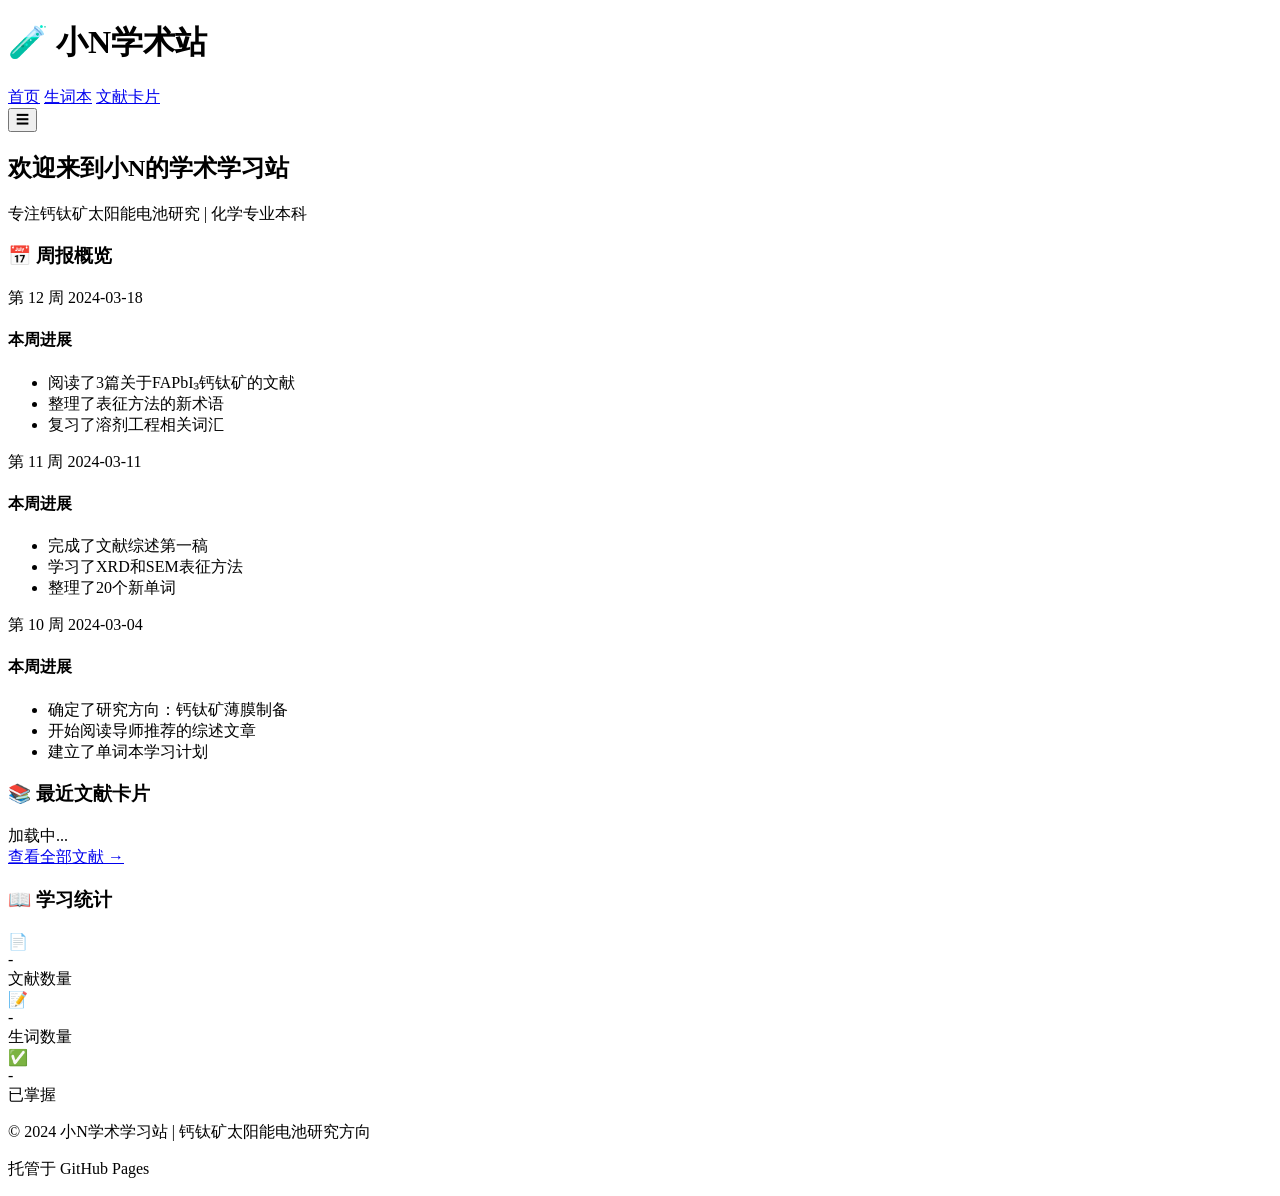
==== index.html @ a97bf340 "Create index.html" ====
<!DOCTYPE html>
<html lang="zh-CN">
<head>
    <meta charset="UTF-8">
    <meta name="viewport" content="width=device-width, initial-scale=1.0">
    <title>小N的学术学习站</title>
    <link rel="stylesheet" href="css/style.css">
</head>
<body>
    <header class="header">
        <div class="container">
            <h1 class="logo">🧪 小N学术站</h1>
            <nav class="nav">
                <a href="index.html" class="nav-link active">首页</a>
                <a href="vocabulary.html" class="nav-link">生词本</a>
                <a href="papers.html" class="nav-link">文献卡片</a>
            </nav>
            <button class="menu-toggle" id="menuToggle">☰</button>
        </div>
    </header>

    <main class="main">
        <section class="hero">
            <div class="container">
                <h2>欢迎来到小N的学术学习站</h2>
                <p>专注钙钛矿太阳能电池研究 | 化学专业本科</p>
            </div>
        </section>

        <div class="container">
            <section class="section">
                <h3 class="section-title">📅 周报概览</h3>
                <div class="weekly-reports">
                    <div class="report-card">
                        <div class="report-header">
                            <span class="report-week">第 12 周</span>
                            <span class="report-date">2024-03-18</span>
                        </div>
                        <div class="report-content">
                            <h4>本周进展</h4>
                            <ul>
                                <li>阅读了3篇关于FAPbI₃钙钛矿的文献</li>
                                <li>整理了表征方法的新术语</li>
                                <li>复习了溶剂工程相关词汇</li>
                            </ul>
                        </div>
                    </div>
                    <div class="report-card">
                        <div class="report-header">
                            <span class="report-week">第 11 周</span>
                            <span class="report-date">2024-03-11</span>
                        </div>
                        <div class="report-content">
                            <h4>本周进展</h4>
                            <ul>
                                <li>完成了文献综述第一稿</li>
                                <li>学习了XRD和SEM表征方法</li>
                                <li>整理了20个新单词</li>
                            </ul>
                        </div>
                    </div>
                    <div class="report-card">
                        <div class="report-header">
                            <span class="report-week">第 10 周</span>
                            <span class="report-date">2024-03-04</span>
                        </div>
                        <div class="report-content">
                            <h4>本周进展</h4>
                            <ul>
                                <li>确定了研究方向：钙钛矿薄膜制备</li>
                                <li>开始阅读导师推荐的综述文章</li>
                                <li>建立了单词本学习计划</li>
                            </ul>
                        </div>
                    </div>
                </div>
            </section>

            <section class="section">
                <h3 class="section-title">📚 最近文献卡片</h3>
                <div id="recentPapers" class="papers-grid">
                    <div class="loading">加载中...</div>
                </div>
                <div class="more-link">
                    <a href="papers.html" class="btn btn-primary">查看全部文献 →</a>
                </div>
            </section>

            <section class="section">
                <h3 class="section-title">📖 学习统计</h3>
                <div class="stats-grid">
                    <div class="stat-card">
                        <div class="stat-icon">📄</div>
                        <div class="stat-value" id="paperCount">-</div>
                        <div class="stat-label">文献数量</div>
                    </div>
                    <div class="stat-card">
                        <div class="stat-icon">📝</div>
                        <div class="stat-value" id="wordCount">-</div>
                        <div class="stat-label">生词数量</div>
                    </div>
                    <div class="stat-card">
                        <div class="stat-icon">✅</div>
                        <div class="stat-value" id="masteredCount">-</div>
                        <div class="stat-label">已掌握</div>
                    </div>
                </div>
            </section>
        </div>
    </main>

    <footer class="footer">
        <div class="container">
            <p>© 2024 小N学术学习站 | 钙钛矿太阳能电池研究方向</p>
            <p class="footer-link">托管于 GitHub Pages</p>
        </div>
    </footer>

    <script src="js/main.js"></script>
</body>
</html>
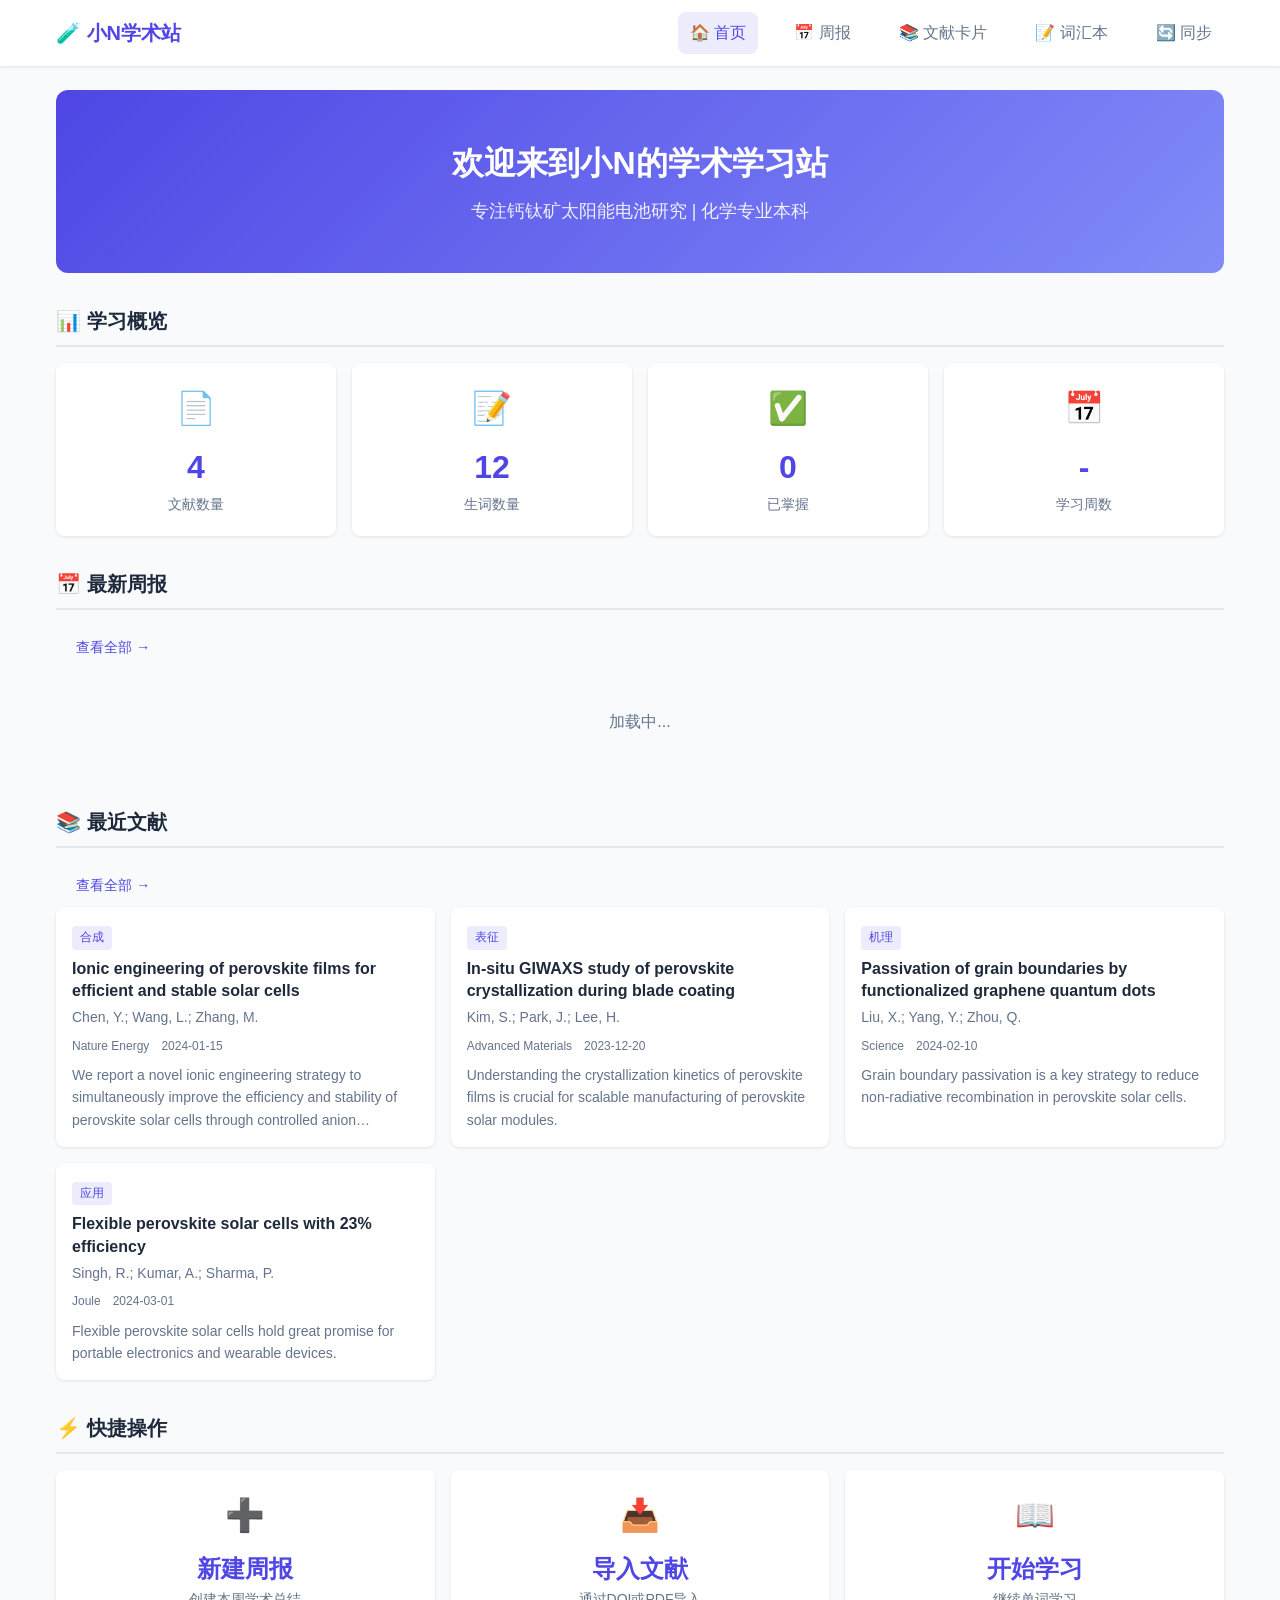
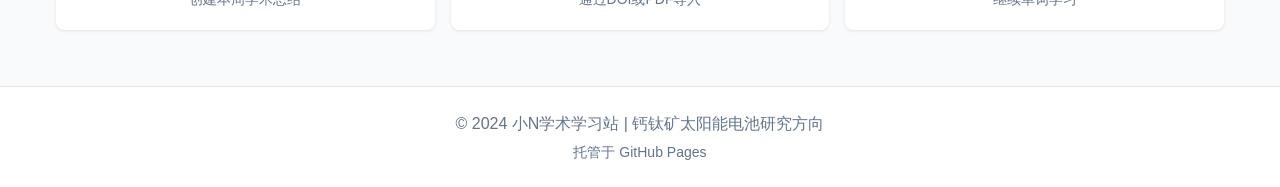
==== commit 0bcb882a: "Upload: index.html" ====
--- a/index.html
+++ b/index.html
@@ -3,91 +3,53 @@
 <head>
     <meta charset="UTF-8">
     <meta name="viewport" content="width=device-width, initial-scale=1.0">
-    <title>小N的学术学习站</title>
+    <title>小N学术站 - 钙钛矿太阳能电池研究</title>
     <link rel="stylesheet" href="css/style.css">
 </head>
 <body>
     <header class="header">
         <div class="container">
-            <h1 class="logo">🧪 小N学术站</h1>
-            <nav class="nav">
-                <a href="index.html" class="nav-link active">首页</a>
-                <a href="vocabulary.html" class="nav-link">生词本</a>
-                <a href="papers.html" class="nav-link">文献卡片</a>
+            <h1 class="logo">
+                <span class="logo-icon">🧪</span>
+                小N学术站
+            </h1>
+            <nav class="nav" id="navMenu">
+                <a href="index.html" class="nav-link active">
+                    <span class="icon">🏠</span> 首页
+                </a>
+                <a href="weekly.html" class="nav-link">
+                    <span class="icon">📅</span> 周报
+                </a>
+                <a href="papers.html" class="nav-link">
+                    <span class="icon">📚</span> 文献卡片
+                </a>
+                <a href="vocabulary.html" class="nav-link">
+                    <span class="icon">📝</span> 词汇本
+                </a>
+                <a href="sync.html" class="nav-link">
+                    <span class="icon">🔄</span> 同步
+                </a>
             </nav>
             <button class="menu-toggle" id="menuToggle">☰</button>
         </div>
     </header>
 
     <main class="main">
-        <section class="hero">
-            <div class="container">
-                <h2>欢迎来到小N的学术学习站</h2>
-                <p>专注钙钛矿太阳能电池研究 | 化学专业本科</p>
-            </div>
-        </section>
-
         <div class="container">
-            <section class="section">
-                <h3 class="section-title">📅 周报概览</h3>
-                <div class="weekly-reports">
-                    <div class="report-card">
-                        <div class="report-header">
-                            <span class="report-week">第 12 周</span>
-                            <span class="report-date">2024-03-18</span>
-                        </div>
-                        <div class="report-content">
-                            <h4>本周进展</h4>
-                            <ul>
-                                <li>阅读了3篇关于FAPbI₃钙钛矿的文献</li>
-                                <li>整理了表征方法的新术语</li>
-                                <li>复习了溶剂工程相关词汇</li>
-                            </ul>
-                        </div>
-                    </div>
-                    <div class="report-card">
-                        <div class="report-header">
-                            <span class="report-week">第 11 周</span>
-                            <span class="report-date">2024-03-11</span>
-                        </div>
-                        <div class="report-content">
-                            <h4>本周进展</h4>
-                            <ul>
-                                <li>完成了文献综述第一稿</li>
-                                <li>学习了XRD和SEM表征方法</li>
-                                <li>整理了20个新单词</li>
-                            </ul>
-                        </div>
-                    </div>
-                    <div class="report-card">
-                        <div class="report-header">
-                            <span class="report-week">第 10 周</span>
-                            <span class="report-date">2024-03-04</span>
-                        </div>
-                        <div class="report-content">
-                            <h4>本周进展</h4>
-                            <ul>
-                                <li>确定了研究方向：钙钛矿薄膜制备</li>
-                                <li>开始阅读导师推荐的综述文章</li>
-                                <li>建立了单词本学习计划</li>
-                            </ul>
-                        </div>
-                    </div>
+            <!-- Hero Section -->
+            <section class="hero">
+                <div class="hero-content">
+                    <h2>欢迎来到小N的学术学习站</h2>
+                    <p>专注钙钛矿太阳能电池研究 | 化学专业本科</p>
                 </div>
             </section>
 
+            <!-- Quick Stats -->
             <section class="section">
-                <h3 class="section-title">📚 最近文献卡片</h3>
-                <div id="recentPapers" class="papers-grid">
-                    <div class="loading">加载中...</div>
-                </div>
-                <div class="more-link">
-                    <a href="papers.html" class="btn btn-primary">查看全部文献 →</a>
-                </div>
-            </section>
-
-            <section class="section">
-                <h3 class="section-title">📖 学习统计</h3>
+                <h3 class="section-title">
+                    <span class="icon">📊</span>
+                    学习概览
+                </h3>
                 <div class="stats-grid">
                     <div class="stat-card">
                         <div class="stat-icon">📄</div>
@@ -104,6 +66,64 @@
                         <div class="stat-value" id="masteredCount">-</div>
                         <div class="stat-label">已掌握</div>
                     </div>
+                    <div class="stat-card">
+                        <div class="stat-icon">📅</div>
+                        <div class="stat-value" id="weekCount">-</div>
+                        <div class="stat-label">学习周数</div>
+                    </div>
+                </div>
+            </section>
+
+            <!-- Weekly Reports Preview -->
+            <section class="section">
+                <div class="section-header">
+                    <h3 class="section-title">
+                        <span class="icon">📅</span>
+                        最新周报
+                    </h3>
+                    <a href="weekly.html" class="btn btn-outline btn-sm">查看全部 →</a>
+                </div>
+                <div id="recentReports" class="weekly-reports">
+                    <div class="loading">加载中...</div>
+                </div>
+            </section>
+
+            <!-- Recent Papers -->
+            <section class="section">
+                <div class="section-header">
+                    <h3 class="section-title">
+                        <span class="icon">📚</span>
+                        最近文献
+                    </h3>
+                    <a href="papers.html" class="btn btn-outline btn-sm">查看全部 →</a>
+                </div>
+                <div id="recentPapers" class="papers-grid">
+                    <div class="loading">加载中...</div>
+                </div>
+            </section>
+
+            <!-- Quick Actions -->
+            <section class="section">
+                <h3 class="section-title">
+                    <span class="icon">⚡</span>
+                    快捷操作
+                </h3>
+                <div class="stats-grid">
+                    <a href="weekly.html" class="stat-card" style="text-decoration: none;">
+                        <div class="stat-icon">➕</div>
+                        <div class="stat-value" style="font-size: 1.5rem;">新建周报</div>
+                        <div class="stat-label">创建本周学术总结</div>
+                    </a>
+                    <a href="papers.html" class="stat-card" style="text-decoration: none;">
+                        <div class="stat-icon">📥</div>
+                        <div class="stat-value" style="font-size: 1.5rem;">导入文献</div>
+                        <div class="stat-label">通过DOI或PDF导入</div>
+                    </a>
+                    <a href="vocabulary.html" class="stat-card" style="text-decoration: none;">
+                        <div class="stat-icon">📖</div>
+                        <div class="stat-value" style="font-size: 1.5rem;">开始学习</div>
+                        <div class="stat-label">继续单词学习</div>
+                    </a>
                 </div>
             </section>
         </div>
--- a/css/style.css
+++ b/css/style.css
@@ -0,0 +1,1156 @@
+/* ===== CSS Variables ===== */
+:root {
+    --primary-color: #4f46e5;
+    --primary-hover: #4338ca;
+    --secondary-color: #64748b;
+    --success-color: #10b981;
+    --warning-color: #f59e0b;
+    --error-color: #ef4444;
+    --bg-color: #f8fafc;
+    --card-bg: #ffffff;
+    --text-primary: #1e293b;
+    --text-secondary: #64748b;
+    --border-color: #e2e8f0;
+    --shadow: 0 1px 3px rgba(0,0,0,0.1);
+    --shadow-lg: 0 4px 6px rgba(0,0,0,0.1);
+    --radius: 8px;
+    --radius-lg: 12px;
+}
+
+/* ===== Reset & Base ===== */
+* {
+    margin: 0;
+    padding: 0;
+    box-sizing: border-box;
+}
+
+body {
+    font-family: -apple-system, BlinkMacSystemFont, 'Segoe UI', Roboto, 'Helvetica Neue', Arial, sans-serif;
+    background-color: var(--bg-color);
+    color: var(--text-primary);
+    line-height: 1.6;
+    min-height: 100vh;
+}
+
+a {
+    color: var(--primary-color);
+    text-decoration: none;
+}
+
+a:hover {
+    text-decoration: underline;
+}
+
+.container {
+    max-width: 1200px;
+    margin: 0 auto;
+    padding: 0 16px;
+}
+
+/* ===== Header ===== */
+.header {
+    background: var(--card-bg);
+    box-shadow: var(--shadow);
+    position: sticky;
+    top: 0;
+    z-index: 100;
+}
+
+.header .container {
+    display: flex;
+    align-items: center;
+    justify-content: space-between;
+    padding: 12px 16px;
+}
+
+.logo {
+    font-size: 1.25rem;
+    font-weight: 700;
+    color: var(--primary-color);
+}
+
+.nav {
+    display: flex;
+    gap: 24px;
+}
+
+.nav-link {
+    color: var(--text-secondary);
+    font-weight: 500;
+    padding: 8px 12px;
+    border-radius: var(--radius);
+    transition: all 0.2s;
+}
+
+.nav-link:hover {
+    color: var(--primary-color);
+    background: rgba(79, 70, 229, 0.1);
+    text-decoration: none;
+}
+
+.nav-link.active {
+    color: var(--primary-color);
+    background: rgba(79, 70, 229, 0.1);
+}
+
+.menu-toggle {
+    display: none;
+    background: none;
+    border: none;
+    font-size: 1.5rem;
+    cursor: pointer;
+    padding: 4px 8px;
+}
+
+/* ===== Main Content ===== */
+.main {
+    padding: 24px 0;
+    min-height: calc(100vh - 180px);
+}
+
+/* ===== Hero Section ===== */
+.hero {
+    background: linear-gradient(135deg, var(--primary-color), #818cf8);
+    color: white;
+    padding: 48px 0;
+    border-radius: var(--radius-lg);
+    margin-bottom: 32px;
+    text-align: center;
+}
+
+.hero h2 {
+    font-size: 2rem;
+    margin-bottom: 8px;
+}
+
+.hero p {
+    opacity: 0.9;
+    font-size: 1.1rem;
+}
+
+/* ===== Section ===== */
+.section {
+    margin-bottom: 32px;
+}
+
+.section-title {
+    font-size: 1.25rem;
+    margin-bottom: 16px;
+    padding-bottom: 8px;
+    border-bottom: 2px solid var(--border-color);
+}
+
+/* ===== Weekly Reports ===== */
+.weekly-reports {
+    display: grid;
+    gap: 16px;
+}
+
+.report-card {
+    background: var(--card-bg);
+    border-radius: var(--radius);
+    box-shadow: var(--shadow);
+    overflow: hidden;
+}
+
+.report-header {
+    display: flex;
+    justify-content: space-between;
+    padding: 12px 16px;
+    background: #f1f5f9;
+    font-weight: 500;
+}
+
+.report-week {
+    color: var(--primary-color);
+}
+
+.report-date {
+    color: var(--text-secondary);
+    font-size: 0.875rem;
+}
+
+.report-content {
+    padding: 16px;
+}
+
+.report-content h4 {
+    font-size: 0.9rem;
+    color: var(--text-secondary);
+    margin-bottom: 8px;
+}
+
+.report-content ul {
+    list-style: none;
+}
+
+.report-content li {
+    padding: 4px 0;
+    padding-left: 20px;
+    position: relative;
+}
+
+.report-content li::before {
+    content: "•";
+    position: absolute;
+    left: 0;
+    color: var(--primary-color);
+}
+
+/* ===== Papers Grid ===== */
+.papers-grid {
+    display: grid;
+    grid-template-columns: repeat(auto-fill, minmax(300px, 1fr));
+    gap: 16px;
+}
+
+.paper-card {
+    background: var(--card-bg);
+    border-radius: var(--radius);
+    box-shadow: var(--shadow);
+    padding: 16px;
+    transition: transform 0.2s, box-shadow 0.2s;
+    cursor: pointer;
+}
+
+.paper-card:hover {
+    transform: translateY(-2px);
+    box-shadow: var(--shadow-lg);
+}
+
+.paper-category {
+    display: inline-block;
+    padding: 2px 8px;
+    background: rgba(79, 70, 229, 0.1);
+    color: var(--primary-color);
+    border-radius: 4px;
+    font-size: 0.75rem;
+    margin-bottom: 8px;
+}
+
+.paper-title {
+    font-size: 1rem;
+    font-weight: 600;
+    margin-bottom: 4px;
+    line-height: 1.4;
+    display: -webkit-box;
+    -webkit-line-clamp: 2;
+    -webkit-box-orient: vertical;
+    overflow: hidden;
+}
+
+.paper-authors {
+    font-size: 0.875rem;
+    color: var(--text-secondary);
+    margin-bottom: 8px;
+}
+
+.paper-meta {
+    display: flex;
+    gap: 12px;
+    font-size: 0.75rem;
+    color: var(--text-secondary);
+}
+
+.paper-abstract {
+    font-size: 0.875rem;
+    color: var(--text-secondary);
+    margin-top: 8px;
+    display: -webkit-box;
+    -webkit-line-clamp: 3;
+    -webkit-box-orient: vertical;
+    overflow: hidden;
+}
+
+/* ===== Stats Grid ===== */
+.stats-grid {
+    display: grid;
+    grid-template-columns: repeat(auto-fit, minmax(150px, 1fr));
+    gap: 16px;
+}
+
+.stat-card {
+    background: var(--card-bg);
+    border-radius: var(--radius);
+    box-shadow: var(--shadow);
+    padding: 20px;
+    text-align: center;
+}
+
+.stat-icon {
+    font-size: 2rem;
+    margin-bottom: 8px;
+}
+
+.stat-value {
+    font-size: 2rem;
+    font-weight: 700;
+    color: var(--primary-color);
+}
+
+.stat-label {
+    font-size: 0.875rem;
+    color: var(--text-secondary);
+}
+
+/* ===== More Link ===== */
+.more-link {
+    text-align: center;
+    margin-top: 16px;
+}
+
+/* ===== Buttons ===== */
+.btn {
+    display: inline-block;
+    padding: 10px 20px;
+    border-radius: var(--radius);
+    font-weight: 500;
+    cursor: pointer;
+    transition: all 0.2s;
+    border: none;
+    font-size: 0.9rem;
+}
+
+.btn-primary {
+    background: var(--primary-color);
+    color: white;
+}
+
+.btn-primary:hover {
+    background: var(--primary-hover);
+}
+
+.btn-secondary {
+    background: var(--secondary-color);
+    color: white;
+}
+
+.btn-secondary:hover {
+    background: #475569;
+}
+
+.btn:disabled {
+    opacity: 0.5;
+    cursor: not-allowed;
+}
+
+/* ===== Vocabulary ===== */
+.vocab-tabs {
+    display: flex;
+    gap: 8px;
+    margin-bottom: 20px;
+    flex-wrap: wrap;
+}
+
+.tab-btn {
+    padding: 8px 16px;
+    border: 1px solid var(--border-color);
+    background: var(--card-bg);
+    border-radius: var(--radius);
+    cursor: pointer;
+    font-weight: 500;
+    transition: all 0.2s;
+}
+
+.tab-btn.active {
+    background: var(--primary-color);
+    color: white;
+    border-color: var(--primary-color);
+}
+
+.vocab-content {
+    min-height: 300px;
+}
+
+.vocab-content.hidden {
+    display: none;
+}
+
+.study-header {
+    display: flex;
+    justify-content: space-between;
+    align-items: center;
+    margin-bottom: 20px;
+    flex-wrap: wrap;
+    gap: 12px;
+}
+
+.progress-info {
+    flex: 1;
+    min-width: 200px;
+}
+
+.progress-bar {
+    height: 8px;
+    background: var(--border-color);
+    border-radius: 4px;
+    overflow: hidden;
+    margin-top: 8px;
+}
+
+.progress-fill {
+    height: 100%;
+    background: var(--success-color);
+    width: 0%;
+    transition: width 0.3s;
+}
+
+.study-stats {
+    display: flex;
+    gap: 16px;
+    font-size: 0.875rem;
+    color: var(--text-secondary);
+}
+
+.study-area {
+    background: var(--card-bg);
+    border-radius: var(--radius-lg);
+    box-shadow: var(--shadow);
+    padding: 32px;
+    text-align: center;
+}
+
+.word-display {
+    font-size: 2rem;
+    font-weight: 700;
+    color: var(--primary-color);
+    margin-bottom: 8px;
+}
+
+.word-type {
+    color: var(--text-secondary);
+    font-size: 0.875rem;
+    margin-bottom: 24px;
+}
+
+.options-grid {
+    display: grid;
+    grid-template-columns: repeat(auto-fit, minmax(200px, 1fr));
+    gap: 12px;
+    margin-top: 20px;
+}
+
+.option-btn {
+    padding: 16px;
+    border: 2px solid var(--border-color);
+    background: var(--card-bg);
+    border-radius: var(--radius);
+    cursor: pointer;
+    font-size: 1rem;
+    transition: all 0.2s;
+    text-align: left;
+}
+
+.option-btn:hover {
+    border-color: var(--primary-color);
+    background: rgba(79, 70, 229, 0.05);
+}
+
+.option-btn.correct {
+    border-color: var(--success-color);
+    background: rgba(16, 185, 129, 0.1);
+}
+
+.option-btn.wrong {
+    border-color: var(--error-color);
+    background: rgba(239, 68, 68, 0.1);
+}
+
+.study-hint {
+    margin-top: 16px;
+    padding: 12px;
+    background: #f0fdf4;
+    border-radius: var(--radius);
+    color: var(--success-color);
+}
+
+.study-hint.error {
+    background: #fef2f2;
+    color: var(--error-color);
+}
+
+.word-list {
+    display: grid;
+    gap: 8px;
+}
+
+.word-item {
+    display: flex;
+    justify-content: space-between;
+    align-items: center;
+    padding: 12px 16px;
+    background: var(--card-bg);
+    border-radius: var(--radius);
+    box-shadow: var(--shadow);
+}
+
+.word-main {
+    display: flex;
+    align-items: center;
+    gap: 12px;
+}
+
+.word-text {
+    font-weight: 600;
+    color: var(--primary-color);
+}
+
+.word-cn {
+    color: var(--text-primary);
+}
+
+.word-meta {
+    font-size: 0.75rem;
+    color: var(--text-secondary);
+}
+
+.mastered-list {
+    display: grid;
+    gap: 8px;
+}
+
+.filter-bar {
+    display: flex;
+    gap: 12px;
+    margin-bottom: 16px;
+    flex-wrap: wrap;
+}
+
+.filter-select, .search-input {
+    padding: 8px 12px;
+    border: 1px solid var(--border-color);
+    border-radius: var(--radius);
+    font-size: 0.9rem;
+}
+
+.filter-select {
+    min-width: 120px;
+}
+
+.search-input {
+    flex: 1;
+    min-width: 200px;
+}
+
+.empty-message {
+    text-align: center;
+    color: var(--text-secondary);
+    padding: 40px;
+}
+
+/* ===== Add Form ===== */
+.add-form {
+    background: var(--card-bg);
+    border-radius: var(--radius);
+    box-shadow: var(--shadow);
+    padding: 20px;
+}
+
+.form-row {
+    display: flex;
+    gap: 16px;
+    margin-bottom: 16px;
+}
+
+.form-group {
+    flex: 1;
+}
+
+.form-group.full {
+    flex: 1 1 100%;
+}
+
+.form-group label {
+    display: block;
+    margin-bottom: 4px;
+    font-weight: 500;
+    font-size: 0.9rem;
+}
+
+.form-group input, .form-group select, .form-group textarea {
+    width: 100%;
+    padding: 8px 12px;
+    border: 1px solid var(--border-color);
+    border-radius: var(--radius);
+    font-size: 0.9rem;
+}
+
+.form-group textarea {
+    resize: vertical;
+}
+
+/* ===== Modal ===== */
+.modal {
+    position: fixed;
+    top: 0;
+    left: 0;
+    width: 100%;
+    height: 100%;
+    background: rgba(0,0,0,0.5);
+    display: flex;
+    align-items: center;
+    justify-content: center;
+    z-index: 1000;
+    padding: 16px;
+}
+
+.modal.hidden {
+    display: none;
+}
+
+.modal-content {
+    background: var(--card-bg);
+    border-radius: var(--radius-lg);
+    width: 100%;
+    max-width: 700px;
+    max-height: 90vh;
+    overflow-y: auto;
+}
+
+.modal-header {
+    display: flex;
+    justify-content: space-between;
+    align-items: center;
+    padding: 16px 20px;
+    border-bottom: 1px solid var(--border-color);
+}
+
+.modal-header h3 {
+    font-size: 1.1rem;
+}
+
+.modal-close {
+    background: none;
+    border: none;
+    font-size: 1.5rem;
+    cursor: pointer;
+    color: var(--text-secondary);
+}
+
+.modal-body {
+    padding: 20px;
+}
+
+.paper-detail {
+    display: grid;
+    gap: 16px;
+}
+
+.detail-item {
+    display: grid;
+    grid-template-columns: 100px 1fr;
+    gap: 8px;
+}
+
+.detail-label {
+    font-weight: 500;
+    color: var(--text-secondary);
+    font-size: 0.9rem;
+}
+
+.detail-value {
+    font-size: 0.9rem;
+}
+
+/* ===== Upload Form ===== */
+.upload-form .form-group {
+    margin-bottom: 16px;
+}
+
+.form-actions {
+    display: flex;
+    justify-content: flex-end;
+    gap: 12px;
+    margin-top: 20px;
+}
+
+/* ===== Pagination ===== */
+.pagination {
+    display: flex;
+    justify-content: center;
+    gap: 8px;
+    margin-top: 24px;
+}
+
+.page-btn {
+    padding: 8px 12px;
+    border: 1px solid var(--border-color);
+    background: var(--card-bg);
+    border-radius: var(--radius);
+    cursor: pointer;
+    transition: all 0.2s;
+}
+
+.page-btn.active {
+    background: var(--primary-color);
+    color: white;
+    border-color: var(--primary-color);
+}
+
+.page-btn:disabled {
+    opacity: 0.5;
+    cursor: not-allowed;
+}
+
+/* ===== Footer ===== */
+.footer {
+    background: var(--card-bg);
+    padding: 24px 0;
+    text-align: center;
+    color: var(--text-secondary);
+    border-top: 1px solid var(--border-color);
+}
+
+.footer-link {
+    font-size: 0.875rem;
+    margin-top: 4px;
+}
+
+/* ===== Loading ===== */
+.loading {
+    text-align: center;
+    padding: 40px;
+    color: var(--text-secondary);
+}
+
+/* ===== Responsive ===== */
+@media (max-width: 768px) {
+    .nav {
+        display: none;
+        position: absolute;
+        top: 100%;
+        left: 0;
+        right: 0;
+        background: var(--card-bg);
+        flex-direction: column;
+        padding: 12px;
+        box-shadow: var(--shadow);
+        gap: 4px;
+    }
+
+    .nav.active {
+        display: flex;
+    }
+
+    .menu-toggle {
+        display: block;
+    }
+
+    .hero {
+        padding: 32px 16px;
+    }
+
+    .hero h2 {
+        font-size: 1.5rem;
+    }
+
+    .papers-grid {
+        grid-template-columns: 1fr;
+    }
+
+    .form-row {
+        flex-direction: column;
+    }
+
+    .filter-bar {
+        flex-direction: column;
+    }
+
+    .filter-select, .search-input {
+        width: 100%;
+    }
+
+    .study-header {
+        flex-direction: column;
+        align-items: flex-start;
+    }
+
+    .word-display {
+        font-size: 1.5rem;
+    }
+
+    .options-grid {
+        grid-template-columns: 1fr;
+    }
+
+    .detail-item {
+        grid-template-columns: 1fr;
+    }
+}
+
+/* ===== Animations ===== */
+@keyframes fadeIn {
+    from { opacity: 0; transform: translateY(10px); }
+    to { opacity: 1; transform: translateY(0); }
+}
+
+.paper-card, .word-item {
+    animation: fadeIn 0.3s ease-out;
+}
+
+/* ===== 单词本新增样式 ===== */
+
+/* 学习统计栏 */
+.study-stats-bar {
+    display: flex;
+    justify-content: center;
+    gap: 32px;
+    margin-bottom: 20px;
+    padding: 16px;
+    background: var(--card-bg);
+    border-radius: var(--radius);
+    box-shadow: var(--shadow);
+}
+
+.stat-item {
+    text-align: center;
+}
+
+.stat-num {
+    display: block;
+    font-size: 2rem;
+    font-weight: 700;
+    color: var(--primary-color);
+}
+
+.stat-label {
+    font-size: 0.875rem;
+    color: var(--text-secondary);
+}
+
+/* 学习按钮 */
+.study-buttons {
+    display: flex;
+    justify-content: center;
+    gap: 16px;
+    margin-bottom: 20px;
+}
+
+.study-btn {
+    padding: 16px 32px;
+    font-size: 1.1rem;
+}
+
+/* 队列信息 */
+.queue-info {
+    text-align: center;
+    margin-bottom: 16px;
+    padding: 8px 16px;
+    background: rgba(79, 70, 229, 0.1);
+    border-radius: var(--radius);
+}
+
+.queue-badge {
+    display: inline-block;
+    padding: 4px 12px;
+    background: var(--primary-color);
+    color: white;
+    border-radius: 20px;
+    font-size: 0.875rem;
+    font-weight: 500;
+}
+
+/* 单词卡片展示 */
+.word-card-display {
+    padding: 24px;
+}
+
+.word-card-display .word-main-display {
+    margin-bottom: 24px;
+}
+
+.word-card-display .word-en {
+    font-size: 2.5rem;
+    font-weight: 700;
+    color: var(--primary-color);
+    margin-bottom: 8px;
+}
+
+.word-card-display .word-cn {
+    font-size: 1.5rem;
+    color: var(--text-primary);
+}
+
+.word-card-display .word-definition-section,
+.word-card-display .word-example-section {
+    text-align: left;
+    margin-bottom: 16px;
+    padding: 16px;
+    background: #f8fafc;
+    border-radius: var(--radius);
+}
+
+.word-card-display .section-label {
+    font-size: 0.75rem;
+    font-weight: 600;
+    color: var(--text-secondary);
+    text-transform: uppercase;
+    margin-bottom: 8px;
+}
+
+.word-card-display .word-definition {
+    font-size: 1rem;
+    line-height: 1.6;
+}
+
+.word-card-display .word-example {
+    font-size: 1rem;
+    font-style: italic;
+    color: var(--text-primary);
+    margin-bottom: 4px;
+}
+
+.word-card-display .word-example-cn {
+    font-size: 0.9rem;
+    color: var(--text-secondary);
+}
+
+.continue-btn {
+    margin-top: 16px;
+    padding: 14px 28px;
+    background: var(--primary-color);
+    color: white;
+    border: none;
+    border-radius: var(--radius);
+    font-size: 1rem;
+    font-weight: 600;
+    cursor: pointer;
+    transition: all 0.2s;
+}
+
+.continue-btn:hover {
+    background: var(--primary-hover);
+    transform: translateY(-2px);
+}
+
+/* 回合指示器 */
+.quiz-header {
+    margin-bottom: 20px;
+}
+
+.round-indicator {
+    display: inline-block;
+    padding: 6px 16px;
+    background: rgba(79, 70, 229, 0.1);
+    color: var(--primary-color);
+    border-radius: 20px;
+    font-size: 0.875rem;
+    font-weight: 600;
+}
+
+/* 完成消息 */
+.completion-message {
+    text-align: center;
+    padding: 40px;
+}
+
+.completion-icon {
+    font-size: 4rem;
+    margin-bottom: 16px;
+}
+
+.completion-message h3 {
+    font-size: 1.5rem;
+    margin-bottom: 8px;
+    color: var(--success-color);
+}
+
+.completion-message p {
+    color: var(--text-secondary);
+    margin-bottom: 24px;
+}
+
+/* 今日完成徽章 */
+.completed-badge {
+    display: inline-block;
+    padding: 8px 16px;
+    background: rgba(16, 185, 129, 0.1);
+    color: var(--success-color);
+    border-radius: 20px;
+    font-size: 0.875rem;
+    font-weight: 600;
+}
+
+/* 错误提示 */
+.error-hint {
+    color: var(--error-color) !important;
+}
+
+/* 状态徽章 */
+.status-badge {
+    display: inline-block;
+    padding: 2px 8px;
+    border-radius: 4px;
+    font-size: 0.75rem;
+    font-weight: 500;
+}
+
+.status-badge.new {
+    background: rgba(79, 70, 229, 0.1);
+    color: var(--primary-color);
+}
+
+.status-badge.wrong {
+    background: rgba(239, 68, 68, 0.1);
+    color: var(--error-color);
+}
+
+.status-badge.mastered {
+    background: rgba(16, 185, 129, 0.1);
+    color: var(--success-color);
+}
+
+.status-badge.learning {
+    background: rgba(245, 158, 11, 0.1);
+    color: var(--warning-color);
+}
+
+/* 单词项右侧 */
+.word-item-right {
+    display: flex;
+    align-items: center;
+    gap: 8px;
+}
+
+/* 单词项状态颜色 */
+.word-item.mastered {
+    border-left: 3px solid var(--success-color);
+}
+
+.word-item.wrong {
+    border-left: 3px solid var(--error-color);
+}
+
+/* 错词计数 */
+.error-count {
+    color: var(--error-color);
+}
+
+/* 提示文字 */
+.form-hint {
+    margin-top: 12px;
+    font-size: 0.8rem;
+    color: var(--text-secondary);
+    text-align: center;
+}
+
+.section-desc {
+    color: var(--text-secondary);
+    margin-bottom: 16px;
+    font-size: 0.9rem;
+}
+
+/* ===== 文献卡片新增样式 ===== */
+
+/* 传入方式选择 */
+.import-type-selector {
+    display: flex;
+    gap: 16px;
+    margin-bottom: 20px;
+}
+
+.radio-label {
+    display: flex;
+    align-items: center;
+    gap: 8px;
+    padding: 12px 20px;
+    border: 2px solid var(--border-color);
+    border-radius: var(--radius);
+    cursor: pointer;
+    transition: all 0.2s;
+    flex: 1;
+    justify-content: center;
+}
+
+.radio-label:hover {
+    border-color: var(--primary-color);
+}
+
+.radio-label input:checked + span {
+    color: var(--primary-color);
+    font-weight: 600;
+}
+
+.radio-label:has(input:checked) {
+    border-color: var(--primary-color);
+    background: rgba(79, 70, 229, 0.05);
+}
+
+.import-field {
+    margin-bottom: 16px;
+}
+
+.field-hint {
+    margin-top: 4px;
+    font-size: 0.8rem;
+    color: var(--text-secondary);
+}
+
+/* 详情操作按钮 */
+.detail-actions {
+    margin-top: 24px;
+    padding-top: 16px;
+    border-top: 1px solid var(--border-color);
+    text-align: center;
+}
+
+/* 编辑表单 */
+.edit-form .form-row {
+    display: flex;
+    gap: 16px;
+    margin-bottom: 16px;
+}
+
+.edit-form .form-row .form-group {
+    flex: 1;
+}
+
+/* 弹窗尺寸 */
+.modal-lg .modal-content {
+    max-width: 800px;
+}
+
+.modal-xl .modal-content {
+    max-width: 900px;
+}
+
+/* 详情项全宽 */
+.paper-detail .detail-item.full {
+    grid-template-columns: 1fr;
+}
+
+.paper-detail .detail-item.full .detail-label {
+    margin-bottom: 4px;
+}
+
+/* 响应式调整 */
+@media (max-width: 768px) {
+    .study-stats-bar {
+        gap: 16px;
+        padding: 12px;
+    }
+    
+    .stat-num {
+        font-size: 1.5rem;
+    }
+    
+    .study-buttons {
+        flex-direction: column;
+    }
+    
+    .study-btn {
+        width: 100%;
+    }
+    
+    .word-card-display .word-en {
+        font-size: 2rem;
+    }
+    
+    .import-type-selector {
+        flex-direction: column;
+    }
+    
+    .edit-form .form-row {
+        flex-direction: column;
+    }
+}
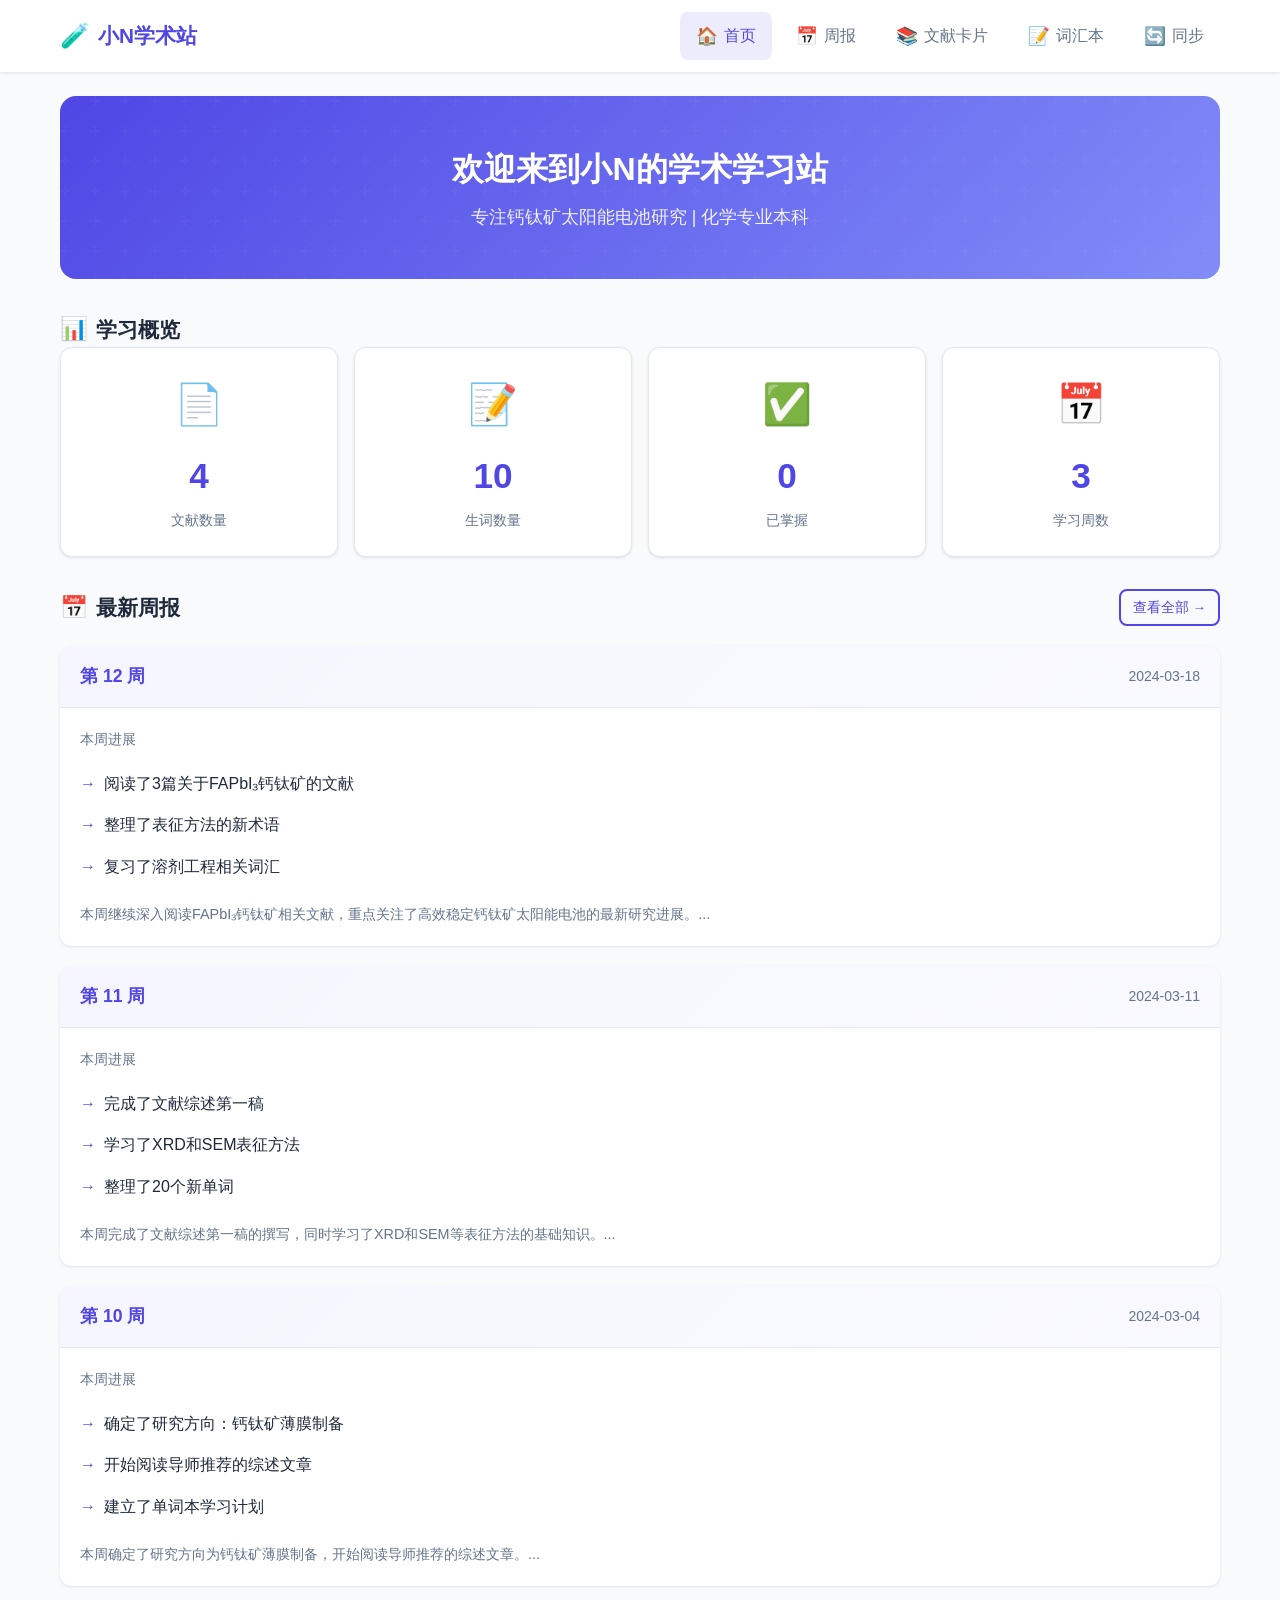
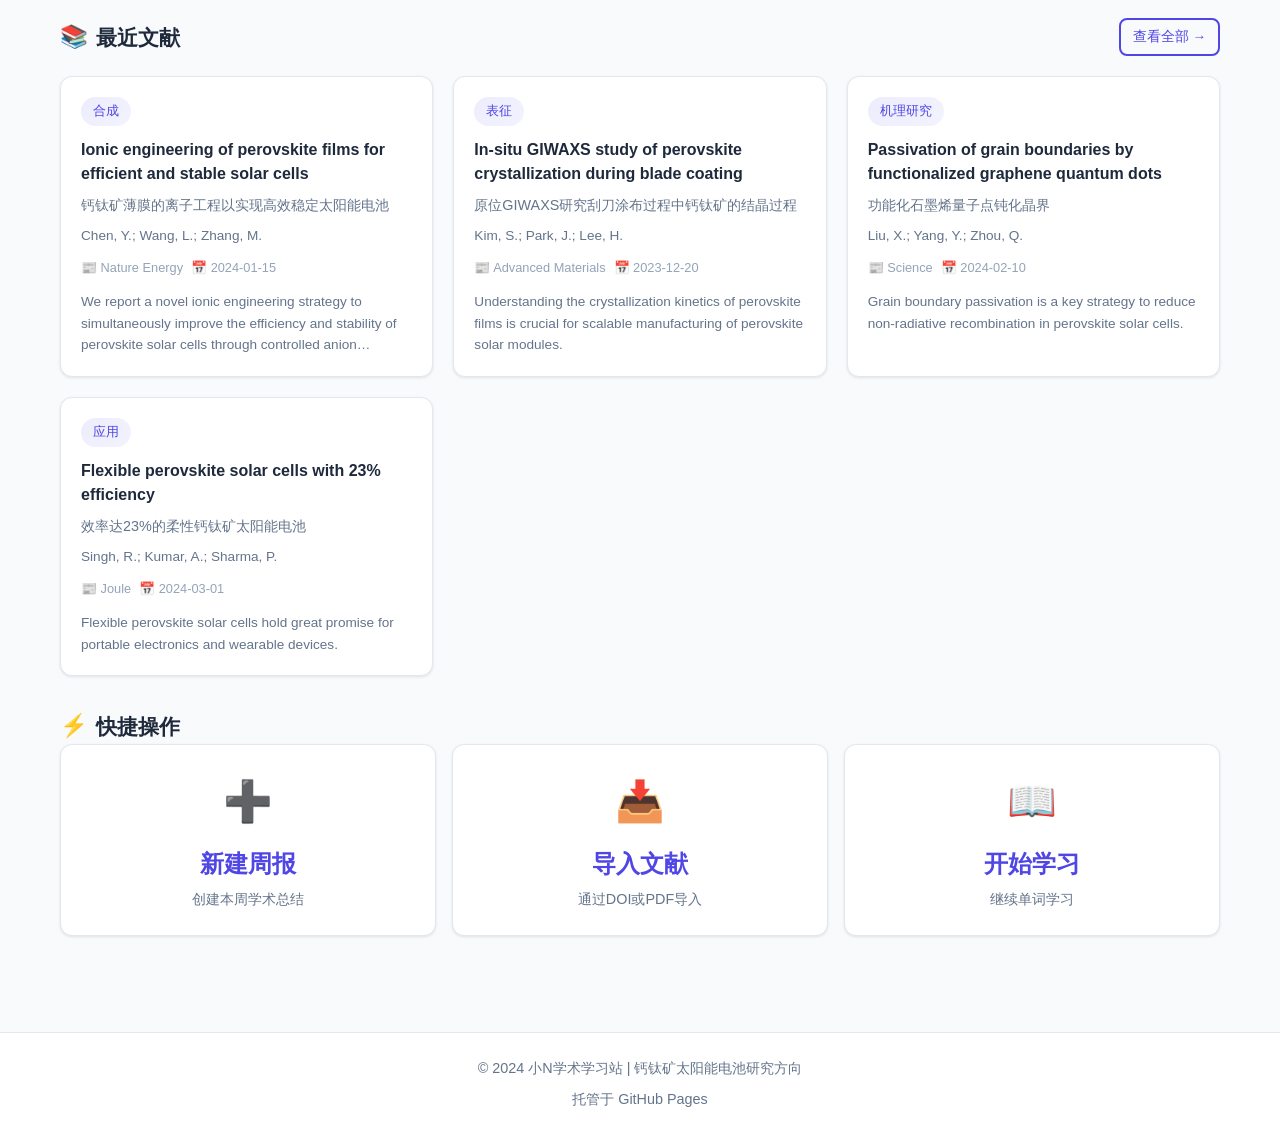
==== commit 384f9bbb: "Update: index.html" ====
--- a/index.html
+++ b/index.html
@@ -2,8 +2,14 @@
 <html lang="zh-CN">
 <head>
     <meta charset="UTF-8">
-    <meta name="viewport" content="width=device-width, initial-scale=1.0">
+    <meta name="viewport" content="width=device-width, initial-scale=1.0, maximum-scale=1.0, user-scalable=no">
+    <meta name="theme-color" content="#4f46e5">
+    <meta name="apple-mobile-web-app-capable" content="yes">
+    <meta name="apple-mobile-web-app-status-bar-style" content="default">
+    <meta name="apple-mobile-web-app-title" content="学术站">
     <title>小N学术站 - 钙钛矿太阳能电池研究</title>
+    <link rel="manifest" href="manifest.json">
+    <link rel="apple-touch-icon" href="icons/icon-192.png">
     <link rel="stylesheet" href="css/style.css">
 </head>
 <body>
@@ -137,5 +143,15 @@
     </footer>
 
     <script src="js/main.js"></script>
+    <script>
+        // 注册 Service Worker
+        if ('serviceWorker' in navigator) {
+            window.addEventListener('load', () => {
+                navigator.serviceWorker.register('/sw.js')
+                    .then(reg => console.log('Service Worker 注册成功'))
+                    .catch(err => console.log('Service Worker 注册失败:', err));
+            });
+        }
+    </script>
 </body>
 </html>
--- a/css/style.css
+++ b/css/style.css
@@ -2,6 +2,7 @@
 :root {
     --primary-color: #4f46e5;
     --primary-hover: #4338ca;
+    --primary-light: #818cf8;
     --secondary-color: #64748b;
     --success-color: #10b981;
     --warning-color: #f59e0b;
@@ -10,11 +11,14 @@
     --card-bg: #ffffff;
     --text-primary: #1e293b;
     --text-secondary: #64748b;
+    --text-muted: #94a3b8;
     --border-color: #e2e8f0;
     --shadow: 0 1px 3px rgba(0,0,0,0.1);
-    --shadow-lg: 0 4px 6px rgba(0,0,0,0.1);
+    --shadow-md: 0 4px 6px rgba(0,0,0,0.1);
+    --shadow-lg: 0 10px 15px rgba(0,0,0,0.1);
     --radius: 8px;
-    --radius-lg: 12px;
+    --radius-md: 12px;
+    --radius-lg: 16px;
 }
 
 /* ===== Reset & Base ===== */
@@ -35,16 +39,18 @@
 a {
     color: var(--primary-color);
     text-decoration: none;
+    transition: color 0.2s;
 }
 
 a:hover {
+    color: var(--primary-hover);
     text-decoration: underline;
 }
 
 .container {
     max-width: 1200px;
     margin: 0 auto;
-    padding: 0 16px;
+    padding: 0 20px;
 }
 
 /* ===== Header ===== */
@@ -60,26 +66,36 @@
     display: flex;
     align-items: center;
     justify-content: space-between;
-    padding: 12px 16px;
+    padding: 12px 20px;
 }
 
 .logo {
-    font-size: 1.25rem;
+    font-size: 1.3rem;
     font-weight: 700;
     color: var(--primary-color);
+    display: flex;
+    align-items: center;
+    gap: 8px;
+}
+
+.logo-icon {
+    font-size: 1.5rem;
 }
 
 .nav {
     display: flex;
-    gap: 24px;
+    gap: 8px;
 }
 
 .nav-link {
     color: var(--text-secondary);
     font-weight: 500;
-    padding: 8px 12px;
+    padding: 10px 16px;
     border-radius: var(--radius);
     transition: all 0.2s;
+    display: flex;
+    align-items: center;
+    gap: 6px;
 }
 
 .nav-link:hover {
@@ -91,6 +107,10 @@
 .nav-link.active {
     color: var(--primary-color);
     background: rgba(79, 70, 229, 0.1);
+}
+
+.nav-link .icon {
+    font-size: 1.1rem;
 }
 
 .menu-toggle {
@@ -110,12 +130,30 @@
 
 /* ===== Hero Section ===== */
 .hero {
-    background: linear-gradient(135deg, var(--primary-color), #818cf8);
+    background: linear-gradient(135deg, var(--primary-color), var(--primary-light));
     color: white;
     padding: 48px 0;
     border-radius: var(--radius-lg);
     margin-bottom: 32px;
     text-align: center;
+    position: relative;
+    overflow: hidden;
+}
+
+.hero::before {
+    content: '';
+    position: absolute;
+    top: 0;
+    left: 0;
+    right: 0;
+    bottom: 0;
+    background: url("data:image/svg+xml,%3Csvg width='60' height='60' viewBox='0 0 60 60' xmlns='http://www.w3.org/2000/svg'%3E%3Cg fill='none' fill-rule='evenodd'%3E%3Cg fill='%23ffffff' fill-opacity='0.05'%3E%3Cpath d='M36 34v-4h-2v4h-4v2h4v4h2v-4h4v-2h-4zm0-30V0h-2v4h-4v2h4v4h2V6h4V4h-4zM6 34v-4H4v4H0v2h4v4h2v-4h4v-2H6zM6 4V0H4v4H0v2h4v4h2V6h4V4H6z'/%3E%3C/g%3E%3C/g%3E%3C/svg%3E");
+    opacity: 0.5;
+}
+
+.hero-content {
+    position: relative;
+    z-index: 1;
 }
 
 .hero h2 {
@@ -133,36 +171,68 @@
     margin-bottom: 32px;
 }
 
+.section-header {
+    display: flex;
+    justify-content: space-between;
+    align-items: center;
+    margin-bottom: 20px;
+    flex-wrap: wrap;
+    gap: 12px;
+}
+
 .section-title {
-    font-size: 1.25rem;
-    margin-bottom: 16px;
-    padding-bottom: 8px;
-    border-bottom: 2px solid var(--border-color);
+    font-size: 1.3rem;
+    font-weight: 600;
+    display: flex;
+    align-items: center;
+    gap: 8px;
+}
+
+.section-title .icon {
+    font-size: 1.4rem;
+}
+
+.section-badge {
+    background: var(--primary-color);
+    color: white;
+    padding: 2px 10px;
+    border-radius: 20px;
+    font-size: 0.75rem;
+    font-weight: 500;
 }
 
 /* ===== Weekly Reports ===== */
 .weekly-reports {
     display: grid;
-    gap: 16px;
+    gap: 20px;
 }
 
 .report-card {
     background: var(--card-bg);
-    border-radius: var(--radius);
+    border-radius: var(--radius-md);
     box-shadow: var(--shadow);
     overflow: hidden;
+    transition: transform 0.2s, box-shadow 0.2s;
+}
+
+.report-card:hover {
+    transform: translateY(-2px);
+    box-shadow: var(--shadow-md);
 }
 
 .report-header {
     display: flex;
     justify-content: space-between;
-    padding: 12px 16px;
-    background: #f1f5f9;
-    font-weight: 500;
+    align-items: center;
+    padding: 16px 20px;
+    background: linear-gradient(135deg, rgba(79, 70, 229, 0.05), rgba(129, 140, 248, 0.05));
+    border-bottom: 1px solid var(--border-color);
 }
 
 .report-week {
     color: var(--primary-color);
+    font-weight: 600;
+    font-size: 1.1rem;
 }
 
 .report-date {
@@ -171,13 +241,14 @@
 }
 
 .report-content {
-    padding: 16px;
+    padding: 20px;
 }
 
 .report-content h4 {
     font-size: 0.9rem;
     color: var(--text-secondary);
-    margin-bottom: 8px;
+    margin-bottom: 12px;
+    font-weight: 500;
 }
 
 .report-content ul {
@@ -185,13 +256,14 @@
 }
 
 .report-content li {
-    padding: 4px 0;
-    padding-left: 20px;
+    padding: 8px 0;
+    padding-left: 24px;
     position: relative;
+    color: var(--text-primary);
 }
 
 .report-content li::before {
-    content: "•";
+    content: "→";
     position: absolute;
     left: 0;
     color: var(--primary-color);
@@ -200,62 +272,76 @@
 /* ===== Papers Grid ===== */
 .papers-grid {
     display: grid;
-    grid-template-columns: repeat(auto-fill, minmax(300px, 1fr));
-    gap: 16px;
+    grid-template-columns: repeat(auto-fill, minmax(320px, 1fr));
+    gap: 20px;
 }
 
 .paper-card {
     background: var(--card-bg);
-    border-radius: var(--radius);
+    border-radius: var(--radius-md);
     box-shadow: var(--shadow);
-    padding: 16px;
+    padding: 20px;
     transition: transform 0.2s, box-shadow 0.2s;
     cursor: pointer;
+    border: 1px solid var(--border-color);
 }
 
 .paper-card:hover {
-    transform: translateY(-2px);
+    transform: translateY(-4px);
     box-shadow: var(--shadow-lg);
+    border-color: var(--primary-light);
 }
 
 .paper-category {
     display: inline-block;
-    padding: 2px 8px;
-    background: rgba(79, 70, 229, 0.1);
-    color: var(--primary-color);
-    border-radius: 4px;
-    font-size: 0.75rem;
-    margin-bottom: 8px;
+    padding: 4px 12px;
+    background: linear-gradient(135deg, rgba(79, 70, 229, 0.1), rgba(129, 140, 248, 0.1));
+    color: var(--primary-color);
+    border-radius: 20px;
+    font-size: 0.8rem;
+    font-weight: 500;
+    margin-bottom: 12px;
 }
 
 .paper-title {
     font-size: 1rem;
     font-weight: 600;
-    margin-bottom: 4px;
-    line-height: 1.4;
-    display: -webkit-box;
-    -webkit-line-clamp: 2;
-    -webkit-box-orient: vertical;
-    overflow: hidden;
+    margin-bottom: 8px;
+    line-height: 1.5;
+    color: var(--text-primary);
+}
+
+.paper-title-cn {
+    font-size: 0.9rem;
+    color: var(--text-secondary);
+    margin-bottom: 8px;
 }
 
 .paper-authors {
-    font-size: 0.875rem;
-    color: var(--text-secondary);
-    margin-bottom: 8px;
+    font-size: 0.85rem;
+    color: var(--text-secondary);
+    margin-bottom: 12px;
 }
 
 .paper-meta {
     display: flex;
-    gap: 12px;
-    font-size: 0.75rem;
-    color: var(--text-secondary);
+    flex-wrap: wrap;
+    gap: 8px;
+    font-size: 0.8rem;
+    color: var(--text-muted);
+}
+
+.paper-meta-item {
+    display: flex;
+    align-items: center;
+    gap: 4px;
 }
 
 .paper-abstract {
-    font-size: 0.875rem;
-    color: var(--text-secondary);
-    margin-top: 8px;
+    font-size: 0.85rem;
+    color: var(--text-secondary);
+    margin-top: 12px;
+    line-height: 1.6;
     display: -webkit-box;
     -webkit-line-clamp: 3;
     -webkit-box-orient: vertical;
@@ -265,43 +351,41 @@
 /* ===== Stats Grid ===== */
 .stats-grid {
     display: grid;
-    grid-template-columns: repeat(auto-fit, minmax(150px, 1fr));
+    grid-template-columns: repeat(auto-fit, minmax(160px, 1fr));
     gap: 16px;
 }
 
 .stat-card {
     background: var(--card-bg);
-    border-radius: var(--radius);
+    border-radius: var(--radius-md);
     box-shadow: var(--shadow);
-    padding: 20px;
+    padding: 24px;
     text-align: center;
+    border: 1px solid var(--border-color);
 }
 
 .stat-icon {
-    font-size: 2rem;
-    margin-bottom: 8px;
+    font-size: 2.5rem;
+    margin-bottom: 12px;
 }
 
 .stat-value {
-    font-size: 2rem;
+    font-size: 2.2rem;
     font-weight: 700;
     color: var(--primary-color);
 }
 
 .stat-label {
-    font-size: 0.875rem;
-    color: var(--text-secondary);
-}
-
-/* ===== More Link ===== */
-.more-link {
-    text-align: center;
-    margin-top: 16px;
+    font-size: 0.9rem;
+    color: var(--text-secondary);
+    margin-top: 4px;
 }
 
 /* ===== Buttons ===== */
 .btn {
-    display: inline-block;
+    display: inline-flex;
+    align-items: center;
+    gap: 6px;
     padding: 10px 20px;
     border-radius: var(--radius);
     font-weight: 500;
@@ -318,6 +402,7 @@
 
 .btn-primary:hover {
     background: var(--primary-hover);
+    text-decoration: none;
 }
 
 .btn-secondary {
@@ -327,6 +412,33 @@
 
 .btn-secondary:hover {
     background: #475569;
+    text-decoration: none;
+}
+
+.btn-outline {
+    background: transparent;
+    border: 2px solid var(--primary-color);
+    color: var(--primary-color);
+}
+
+.btn-outline:hover {
+    background: rgba(79, 70, 229, 0.1);
+    text-decoration: none;
+}
+
+.btn-success {
+    background: var(--success-color);
+    color: white;
+}
+
+.btn-danger {
+    background: var(--error-color);
+    color: white;
+}
+
+.btn-sm {
+    padding: 6px 12px;
+    font-size: 0.85rem;
 }
 
 .btn:disabled {
@@ -334,197 +446,31 @@
     cursor: not-allowed;
 }
 
-/* ===== Vocabulary ===== */
-.vocab-tabs {
-    display: flex;
-    gap: 8px;
-    margin-bottom: 20px;
-    flex-wrap: wrap;
-}
-
-.tab-btn {
-    padding: 8px 16px;
-    border: 1px solid var(--border-color);
-    background: var(--card-bg);
-    border-radius: var(--radius);
-    cursor: pointer;
-    font-weight: 500;
-    transition: all 0.2s;
-}
-
-.tab-btn.active {
-    background: var(--primary-color);
-    color: white;
-    border-color: var(--primary-color);
-}
-
-.vocab-content {
-    min-height: 300px;
-}
-
-.vocab-content.hidden {
-    display: none;
-}
-
-.study-header {
-    display: flex;
-    justify-content: space-between;
-    align-items: center;
-    margin-bottom: 20px;
+/* ===== Filter Bar ===== */
+.filter-bar {
+    display: flex;
     flex-wrap: wrap;
     gap: 12px;
-}
-
-.progress-info {
-    flex: 1;
-    min-width: 200px;
-}
-
-.progress-bar {
-    height: 8px;
-    background: var(--border-color);
-    border-radius: 4px;
-    overflow: hidden;
-    margin-top: 8px;
-}
-
-.progress-fill {
-    height: 100%;
-    background: var(--success-color);
-    width: 0%;
-    transition: width 0.3s;
-}
-
-.study-stats {
-    display: flex;
-    gap: 16px;
-    font-size: 0.875rem;
-    color: var(--text-secondary);
-}
-
-.study-area {
-    background: var(--card-bg);
-    border-radius: var(--radius-lg);
+    margin-bottom: 20px;
+    padding: 16px;
+    background: var(--card-bg);
+    border-radius: var(--radius-md);
     box-shadow: var(--shadow);
-    padding: 32px;
-    text-align: center;
-}
-
-.word-display {
-    font-size: 2rem;
-    font-weight: 700;
-    color: var(--primary-color);
-    margin-bottom: 8px;
-}
-
-.word-type {
-    color: var(--text-secondary);
-    font-size: 0.875rem;
-    margin-bottom: 24px;
-}
-
-.options-grid {
-    display: grid;
-    grid-template-columns: repeat(auto-fit, minmax(200px, 1fr));
-    gap: 12px;
-    margin-top: 20px;
-}
-
-.option-btn {
-    padding: 16px;
-    border: 2px solid var(--border-color);
-    background: var(--card-bg);
-    border-radius: var(--radius);
-    cursor: pointer;
-    font-size: 1rem;
-    transition: all 0.2s;
-    text-align: left;
-}
-
-.option-btn:hover {
+}
+
+.filter-select,
+.search-input {
+    padding: 10px 14px;
+    border: 1px solid var(--border-color);
+    border-radius: var(--radius);
+    font-size: 0.9rem;
+    transition: border-color 0.2s;
+}
+
+.filter-select:focus,
+.search-input:focus {
+    outline: none;
     border-color: var(--primary-color);
-    background: rgba(79, 70, 229, 0.05);
-}
-
-.option-btn.correct {
-    border-color: var(--success-color);
-    background: rgba(16, 185, 129, 0.1);
-}
-
-.option-btn.wrong {
-    border-color: var(--error-color);
-    background: rgba(239, 68, 68, 0.1);
-}
-
-.study-hint {
-    margin-top: 16px;
-    padding: 12px;
-    background: #f0fdf4;
-    border-radius: var(--radius);
-    color: var(--success-color);
-}
-
-.study-hint.error {
-    background: #fef2f2;
-    color: var(--error-color);
-}
-
-.word-list {
-    display: grid;
-    gap: 8px;
-}
-
-.word-item {
-    display: flex;
-    justify-content: space-between;
-    align-items: center;
-    padding: 12px 16px;
-    background: var(--card-bg);
-    border-radius: var(--radius);
-    box-shadow: var(--shadow);
-}
-
-.word-main {
-    display: flex;
-    align-items: center;
-    gap: 12px;
-}
-
-.word-text {
-    font-weight: 600;
-    color: var(--primary-color);
-}
-
-.word-cn {
-    color: var(--text-primary);
-}
-
-.word-meta {
-    font-size: 0.75rem;
-    color: var(--text-secondary);
-}
-
-.mastered-list {
-    display: grid;
-    gap: 8px;
-}
-
-.filter-bar {
-    display: flex;
-    gap: 12px;
-    margin-bottom: 16px;
-    flex-wrap: wrap;
-}
-
-.filter-select, .search-input {
-    padding: 8px 12px;
-    border: 1px solid var(--border-color);
-    border-radius: var(--radius);
-    font-size: 0.9rem;
-}
-
-.filter-select {
-    min-width: 120px;
 }
 
 .search-input {
@@ -532,51 +478,8 @@
     min-width: 200px;
 }
 
-.empty-message {
-    text-align: center;
-    color: var(--text-secondary);
-    padding: 40px;
-}
-
-/* ===== Add Form ===== */
-.add-form {
-    background: var(--card-bg);
-    border-radius: var(--radius);
-    box-shadow: var(--shadow);
-    padding: 20px;
-}
-
-.form-row {
-    display: flex;
-    gap: 16px;
-    margin-bottom: 16px;
-}
-
-.form-group {
-    flex: 1;
-}
-
-.form-group.full {
-    flex: 1 1 100%;
-}
-
-.form-group label {
-    display: block;
-    margin-bottom: 4px;
-    font-weight: 500;
-    font-size: 0.9rem;
-}
-
-.form-group input, .form-group select, .form-group textarea {
-    width: 100%;
-    padding: 8px 12px;
-    border: 1px solid var(--border-color);
-    border-radius: var(--radius);
-    font-size: 0.9rem;
-}
-
-.form-group textarea {
-    resize: vertical;
+.filter-select {
+    min-width: 140px;
 }
 
 /* ===== Modal ===== */
@@ -584,14 +487,14 @@
     position: fixed;
     top: 0;
     left: 0;
-    width: 100%;
-    height: 100%;
-    background: rgba(0,0,0,0.5);
+    right: 0;
+    bottom: 0;
+    background: rgba(0, 0, 0, 0.5);
     display: flex;
     align-items: center;
     justify-content: center;
     z-index: 1000;
-    padding: 16px;
+    padding: 20px;
 }
 
 .modal.hidden {
@@ -601,22 +504,32 @@
 .modal-content {
     background: var(--card-bg);
     border-radius: var(--radius-lg);
+    max-width: 500px;
     width: 100%;
-    max-width: 700px;
     max-height: 90vh;
     overflow-y: auto;
+    box-shadow: var(--shadow-lg);
+}
+
+.modal-lg {
+    max-width: 700px;
+}
+
+.modal-xl {
+    max-width: 900px;
 }
 
 .modal-header {
     display: flex;
     justify-content: space-between;
     align-items: center;
-    padding: 16px 20px;
+    padding: 20px 24px;
     border-bottom: 1px solid var(--border-color);
 }
 
 .modal-header h3 {
-    font-size: 1.1rem;
+    font-size: 1.2rem;
+    font-weight: 600;
 }
 
 .modal-close {
@@ -625,43 +538,459 @@
     font-size: 1.5rem;
     cursor: pointer;
     color: var(--text-secondary);
+    padding: 4px 8px;
+    transition: color 0.2s;
+}
+
+.modal-close:hover {
+    color: var(--text-primary);
 }
 
 .modal-body {
-    padding: 20px;
-}
-
-.paper-detail {
+    padding: 24px;
+}
+
+/* ===== Form ===== */
+.form-group {
+    margin-bottom: 20px;
+}
+
+.form-group label {
+    display: block;
+    font-weight: 500;
+    margin-bottom: 8px;
+    color: var(--text-primary);
+}
+
+.form-group input,
+.form-group select,
+.form-group textarea {
+    width: 100%;
+    padding: 10px 14px;
+    border: 1px solid var(--border-color);
+    border-radius: var(--radius);
+    font-size: 0.9rem;
+    transition: border-color 0.2s;
+}
+
+.form-group input:focus,
+.form-group select:focus,
+.form-group textarea:focus {
+    outline: none;
+    border-color: var(--primary-color);
+}
+
+.form-group textarea {
+    resize: vertical;
+    min-height: 100px;
+}
+
+.form-row {
     display: grid;
+    grid-template-columns: repeat(auto-fit, minmax(200px, 1fr));
     gap: 16px;
 }
 
-.detail-item {
-    display: grid;
-    grid-template-columns: 100px 1fr;
+.checkbox-label {
+    display: flex;
+    align-items: center;
     gap: 8px;
-}
-
-.detail-label {
+    cursor: pointer;
+    padding: 10px 14px;
+    background: rgba(79, 70, 229, 0.05);
+    border: 1px solid rgba(79, 70, 229, 0.2);
+    border-radius: var(--radius);
+    transition: all 0.2s;
+}
+
+.checkbox-label:hover {
+    background: rgba(79, 70, 229, 0.1);
+}
+
+.checkbox-label input[type="checkbox"] {
+    width: 18px;
+    height: 18px;
+    cursor: pointer;
+}
+
+.checkbox-label span {
     font-weight: 500;
-    color: var(--text-secondary);
-    font-size: 0.9rem;
-}
-
-.detail-value {
-    font-size: 0.9rem;
-}
-
-/* ===== Upload Form ===== */
-.upload-form .form-group {
-    margin-bottom: 16px;
+    color: var(--primary-color);
 }
 
 .form-actions {
     display: flex;
     justify-content: flex-end;
     gap: 12px;
+    margin-top: 24px;
+    padding-top: 20px;
+    border-top: 1px solid var(--border-color);
+}
+
+.form-hint {
+    font-size: 0.85rem;
+    color: var(--text-muted);
+    margin-top: 12px;
+}
+
+/* ===== Tabs ===== */
+.tabs {
+    display: flex;
+    gap: 4px;
+    margin-bottom: 20px;
+    flex-wrap: wrap;
+    padding: 4px;
+    background: var(--card-bg);
+    border-radius: var(--radius-md);
+    box-shadow: var(--shadow);
+}
+
+.tab-btn {
+    padding: 10px 20px;
+    border: none;
+    background: transparent;
+    border-radius: var(--radius);
+    cursor: pointer;
+    font-weight: 500;
+    transition: all 0.2s;
+    color: var(--text-secondary);
+    flex: 1;
+    text-align: center;
+}
+
+.tab-btn:hover {
+    background: rgba(79, 70, 229, 0.1);
+    color: var(--primary-color);
+}
+
+.tab-btn.active {
+    background: var(--primary-color);
+    color: white;
+}
+
+.tab-content {
+    display: none;
+}
+
+.tab-content.active {
+    display: block;
+}
+
+/* ===== Vocabulary ===== */
+.vocab-panel {
+    background: var(--card-bg);
+    border-radius: var(--radius-md);
+    box-shadow: var(--shadow);
+    padding: 24px;
+    margin-bottom: 20px;
+}
+
+.study-header {
+    display: flex;
+    justify-content: space-between;
+    align-items: center;
+    margin-bottom: 20px;
+    flex-wrap: wrap;
+    gap: 16px;
+}
+
+.progress-info {
+    flex: 1;
+    min-width: 200px;
+}
+
+.progress-text {
+    font-size: 0.9rem;
+    color: var(--text-secondary);
+    margin-bottom: 8px;
+}
+
+.progress-bar {
+    height: 10px;
+    background: var(--border-color);
+    border-radius: 5px;
+    overflow: hidden;
+}
+
+.progress-fill {
+    height: 100%;
+    background: linear-gradient(90deg, var(--success-color), #34d399);
+    width: 0%;
+    transition: width 0.5s ease;
+}
+
+.study-controls {
+    display: flex;
+    flex-wrap: wrap;
+    gap: 12px;
+    align-items: center;
+}
+
+.study-btn-group {
+    display: flex;
+    gap: 8px;
+}
+
+.study-area {
+    background: var(--card-bg);
+    border-radius: var(--radius-lg);
+    box-shadow: var(--shadow);
+    padding: 40px;
+    text-align: center;
+    min-height: 400px;
+    display: flex;
+    flex-direction: column;
+    justify-content: center;
+}
+
+.study-area .empty-message {
+    color: var(--text-muted);
+    font-size: 1.1rem;
+}
+
+/* Word Card Display */
+.word-card-display {
+    max-width: 600px;
+    margin: 0 auto;
+}
+
+.word-main-display {
+    margin-bottom: 24px;
+}
+
+.word-en {
+    font-size: 2.5rem;
+    font-weight: 700;
+    color: var(--primary-color);
+    margin-bottom: 12px;
+}
+
+.word-cn {
+    font-size: 1.5rem;
+    color: var(--text-primary);
+}
+
+.word-definition-section,
+.word-example-section {
+    text-align: left;
+    margin-bottom: 20px;
+    padding: 16px;
+    background: #f8fafc;
+    border-radius: var(--radius);
+}
+
+.section-label {
+    font-size: 0.8rem;
+    color: var(--text-muted);
+    text-transform: uppercase;
+    letter-spacing: 0.5px;
+    margin-bottom: 8px;
+}
+
+.word-definition {
+    font-size: 1.1rem;
+    color: var(--text-primary);
+    line-height: 1.6;
+}
+
+.word-example {
+    font-size: 1rem;
+    color: var(--text-primary);
+    line-height: 1.6;
+    margin-bottom: 8px;
+}
+
+.word-example-cn {
+    font-size: 0.95rem;
+    color: var(--text-secondary);
+}
+
+.continue-btn {
     margin-top: 20px;
+    padding: 14px 32px;
+    background: var(--primary-color);
+    color: white;
+    border: none;
+    border-radius: var(--radius);
+    font-size: 1rem;
+    font-weight: 500;
+    cursor: pointer;
+    transition: background 0.2s;
+}
+
+.continue-btn:hover {
+    background: var(--primary-hover);
+}
+
+/* Quiz Card Display */
+.quiz-card-display {
+    max-width: 600px;
+    margin: 0 auto;
+}
+
+.word-display {
+    font-size: 2rem;
+    font-weight: 700;
+    color: var(--primary-color);
+    margin-bottom: 32px;
+    padding: 24px;
+    background: linear-gradient(135deg, rgba(79, 70, 229, 0.05), rgba(129, 140, 248, 0.05));
+    border-radius: var(--radius-md);
+}
+
+.quiz-prompt {
+    font-size: 1.1rem;
+    color: var(--text-secondary);
+    margin-bottom: 16px;
+}
+
+.options-grid {
+    display: grid;
+    gap: 12px;
+}
+
+.option-btn {
+    padding: 18px 24px;
+    border: 2px solid var(--border-color);
+    background: var(--card-bg);
+    border-radius: var(--radius);
+    cursor: pointer;
+    font-size: 1rem;
+    transition: all 0.2s;
+    text-align: left;
+}
+
+.option-btn:hover {
+    border-color: var(--primary-color);
+    background: rgba(79, 70, 229, 0.05);
+    transform: translateX(4px);
+}
+
+.option-btn.correct {
+    border-color: var(--success-color);
+    background: rgba(16, 185, 129, 0.1);
+}
+
+.option-btn.wrong {
+    border-color: var(--error-color);
+    background: rgba(239, 68, 68, 0.1);
+}
+
+/* Queue Info */
+.queue-info {
+    display: flex;
+    align-items: center;
+    gap: 12px;
+    flex-wrap: wrap;
+    padding: 12px 20px;
+    background: var(--card-bg);
+    border-radius: var(--radius-md);
+    box-shadow: var(--shadow);
+    margin-bottom: 20px;
+}
+
+.queue-badge {
+    background: var(--primary-color);
+    color: white;
+    padding: 4px 12px;
+    border-radius: 20px;
+    font-size: 0.85rem;
+    font-weight: 500;
+}
+
+.phase-badge {
+    background: rgba(79, 70, 229, 0.1);
+    color: var(--primary-color);
+    padding: 4px 12px;
+    border-radius: 20px;
+    font-size: 0.85rem;
+    font-weight: 500;
+}
+
+.word-progress {
+    color: var(--text-secondary);
+    font-size: 0.9rem;
+}
+
+/* Word Lists */
+.word-list {
+    display: grid;
+    gap: 12px;
+}
+
+.word-item {
+    display: flex;
+    justify-content: space-between;
+    align-items: center;
+    padding: 16px 20px;
+    background: var(--card-bg);
+    border-radius: var(--radius);
+    box-shadow: var(--shadow);
+    border: 1px solid var(--border-color);
+    transition: border-color 0.2s;
+}
+
+.word-item:hover {
+    border-color: var(--primary-light);
+}
+
+.word-main {
+    display: flex;
+    align-items: center;
+    gap: 16px;
+}
+
+.word-text {
+    font-weight: 600;
+    color: var(--primary-color);
+    font-size: 1.1rem;
+}
+
+.word-cn {
+    color: var(--text-primary);
+}
+
+.word-meta {
+    display: flex;
+    align-items: center;
+    gap: 12px;
+}
+
+.word-status {
+    padding: 4px 10px;
+    border-radius: 20px;
+    font-size: 0.75rem;
+    font-weight: 500;
+}
+
+.status-new {
+    background: rgba(79, 70, 229, 0.1);
+    color: var(--primary-color);
+}
+
+.status-studying {
+    background: rgba(245, 158, 11, 0.1);
+    color: var(--warning-color);
+}
+
+.status-learned {
+    background: rgba(16, 185, 129, 0.1);
+    color: var(--success-color);
+}
+
+.status-mastered {
+    background: rgba(16, 185, 129, 0.2);
+    color: #059669;
+}
+
+.status-wrong {
+    background: rgba(239, 68, 68, 0.1);
+    color: var(--error-color);
+}
+
+.word-actions {
+    display: flex;
+    gap: 8px;
 }
 
 /* ===== Pagination ===== */
@@ -673,12 +1002,17 @@
 }
 
 .page-btn {
-    padding: 8px 12px;
+    padding: 8px 14px;
     border: 1px solid var(--border-color);
     background: var(--card-bg);
     border-radius: var(--radius);
     cursor: pointer;
     transition: all 0.2s;
+}
+
+.page-btn:hover {
+    border-color: var(--primary-color);
+    color: var(--primary-color);
 }
 
 .page-btn.active {
@@ -687,30 +1021,444 @@
     border-color: var(--primary-color);
 }
 
-.page-btn:disabled {
-    opacity: 0.5;
-    cursor: not-allowed;
+/* ===== Completion Message ===== */
+.completion-message {
+    text-align: center;
+    padding: 40px;
+}
+
+.completion-icon {
+    font-size: 4rem;
+    margin-bottom: 20px;
+}
+
+.completion-message h3 {
+    font-size: 1.5rem;
+    margin-bottom: 12px;
+    color: var(--success-color);
+}
+
+.completion-message p {
+    color: var(--text-secondary);
+    margin-bottom: 24px;
+}
+
+/* ===== Settings Panel ===== */
+.settings-panel {
+    background: var(--card-bg);
+    border-radius: var(--radius-md);
+    box-shadow: var(--shadow);
+    padding: 24px;
+    margin-bottom: 20px;
+}
+
+.settings-row {
+    display: flex;
+    justify-content: space-between;
+    align-items: center;
+    padding: 12px 0;
+    border-bottom: 1px solid var(--border-color);
+}
+
+.settings-row:last-child {
+    border-bottom: none;
+}
+
+.settings-label {
+    font-weight: 500;
+    color: var(--text-primary);
+}
+
+.settings-value {
+    display: flex;
+    align-items: center;
+    gap: 12px;
+}
+
+.toggle-switch {
+    position: relative;
+    width: 48px;
+    height: 26px;
+}
+
+.toggle-switch input {
+    opacity: 0;
+    width: 0;
+    height: 0;
+}
+
+.toggle-slider {
+    position: absolute;
+    cursor: pointer;
+    top: 0;
+    left: 0;
+    right: 0;
+    bottom: 0;
+    background-color: var(--border-color);
+    transition: 0.3s;
+    border-radius: 26px;
+}
+
+.toggle-slider:before {
+    position: absolute;
+    content: "";
+    height: 20px;
+    width: 20px;
+    left: 3px;
+    bottom: 3px;
+    background-color: white;
+    transition: 0.3s;
+    border-radius: 50%;
+}
+
+input:checked + .toggle-slider {
+    background-color: var(--primary-color);
+}
+
+input:checked + .toggle-slider:before {
+    transform: translateX(22px);
+}
+
+/* ===== Journal Management ===== */
+.journal-list {
+    display: grid;
+    gap: 12px;
+    margin-bottom: 20px;
+}
+
+.journal-item {
+    display: flex;
+    justify-content: space-between;
+    align-items: center;
+    padding: 16px 20px;
+    background: var(--card-bg);
+    border-radius: var(--radius);
+    box-shadow: var(--shadow);
+    border: 1px solid var(--border-color);
+}
+
+.journal-name {
+    font-weight: 500;
+    color: var(--text-primary);
+}
+
+.journal-category {
+    font-size: 0.8rem;
+    color: var(--text-muted);
+    margin-top: 4px;
+}
+
+.journal-actions {
+    display: flex;
+    gap: 8px;
+}
+
+/* ===== Import Form ===== */
+.import-type-selector {
+    display: flex;
+    gap: 12px;
+    margin-bottom: 20px;
+}
+
+.radio-label {
+    display: flex;
+    align-items: center;
+    gap: 8px;
+    cursor: pointer;
+    padding: 12px 16px;
+    border: 2px solid var(--border-color);
+    border-radius: var(--radius);
+    flex: 1;
+    justify-content: center;
+    transition: all 0.2s;
+}
+
+.radio-label:hover {
+    border-color: var(--primary-light);
+}
+
+.radio-label input:checked + span {
+    color: var(--primary-color);
+}
+
+.radio-label:has(input:checked) {
+    border-color: var(--primary-color);
+    background: rgba(79, 70, 229, 0.05);
+}
+
+.import-field {
+    margin-bottom: 20px;
+}
+
+.import-field.hidden {
+    display: none;
+}
+
+.field-hint {
+    font-size: 0.85rem;
+    color: var(--text-muted);
+    margin-top: 8px;
+}
+
+/* ===== Paper Detail Modal ===== */
+.paper-detail {
+    max-width: 800px;
+}
+
+.detail-header {
+    margin-bottom: 24px;
+}
+
+.detail-title {
+    font-size: 1.5rem;
+    font-weight: 600;
+    color: var(--text-primary);
+    margin-bottom: 12px;
+    line-height: 1.4;
+}
+
+.detail-title-cn {
+    font-size: 1.2rem;
+    color: var(--text-secondary);
+    margin-bottom: 16px;
+}
+
+.detail-meta {
+    display: flex;
+    flex-wrap: wrap;
+    gap: 16px;
+    padding: 16px;
+    background: #f8fafc;
+    border-radius: var(--radius);
+    margin-bottom: 20px;
+}
+
+.detail-meta-item {
+    display: flex;
+    flex-direction: column;
+    gap: 4px;
+}
+
+.detail-meta-label {
+    font-size: 0.75rem;
+    color: var(--text-muted);
+    text-transform: uppercase;
+    letter-spacing: 0.5px;
+}
+
+.detail-meta-value {
+    font-weight: 500;
+    color: var(--text-primary);
+}
+
+.detail-section {
+    margin-bottom: 24px;
+}
+
+.detail-section-title {
+    font-size: 1rem;
+    font-weight: 600;
+    color: var(--primary-color);
+    margin-bottom: 12px;
+    padding-bottom: 8px;
+    border-bottom: 2px solid rgba(79, 70, 229, 0.2);
+}
+
+.detail-content {
+    color: var(--text-primary);
+    line-height: 1.8;
+}
+
+.detail-keywords {
+    display: flex;
+    flex-wrap: wrap;
+    gap: 8px;
+}
+
+.keyword-tag {
+    padding: 4px 12px;
+    background: rgba(79, 70, 229, 0.1);
+    color: var(--primary-color);
+    border-radius: 20px;
+    font-size: 0.85rem;
+}
+
+.detail-image {
+    max-width: 100%;
+    border-radius: var(--radius);
+    margin-top: 16px;
+}
+
+.detail-actions {
+    display: flex;
+    gap: 12px;
+    margin-top: 24px;
+    padding-top: 20px;
+    border-top: 1px solid var(--border-color);
+}
+
+/* ===== Weekly Report ===== */
+.weekly-meta {
+    display: flex;
+    gap: 12px;
+    margin-bottom: 20px;
+    flex-wrap: wrap;
+}
+
+.weekly-stats {
+    display: grid;
+    grid-template-columns: repeat(auto-fit, minmax(120px, 1fr));
+    gap: 12px;
+    margin-bottom: 24px;
+}
+
+.weekly-stat {
+    text-align: center;
+    padding: 16px;
+    background: linear-gradient(135deg, rgba(79, 70, 229, 0.05), rgba(129, 140, 248, 0.05));
+    border-radius: var(--radius);
+}
+
+.weekly-stat-value {
+    font-size: 1.5rem;
+    font-weight: 700;
+    color: var(--primary-color);
+}
+
+.weekly-stat-label {
+    font-size: 0.85rem;
+    color: var(--text-secondary);
+}
+
+.review-section {
+    background: var(--card-bg);
+    border-radius: var(--radius-md);
+    box-shadow: var(--shadow);
+    padding: 24px;
+    margin-bottom: 20px;
+}
+
+.review-title {
+    font-size: 1.2rem;
+    font-weight: 600;
+    margin-bottom: 16px;
+    display: flex;
+    align-items: center;
+    gap: 8px;
+}
+
+.review-item {
+    padding: 16px;
+    background: #f8fafc;
+    border-radius: var(--radius);
+    margin-bottom: 12px;
+}
+
+.review-item:last-child {
+    margin-bottom: 0;
+}
+
+.review-paper-title {
+    font-weight: 600;
+    color: var(--text-primary);
+    margin-bottom: 8px;
+}
+
+.review-paper-meta {
+    font-size: 0.85rem;
+    color: var(--text-secondary);
+    margin-bottom: 12px;
+}
+
+.review-summary {
+    font-size: 0.95rem;
+    color: var(--text-primary);
+    line-height: 1.6;
+}
+
+/* ===== Language Toggle ===== */
+.lang-toggle {
+    display: flex;
+    align-items: center;
+    gap: 8px;
+    padding: 6px 12px;
+    background: rgba(79, 70, 229, 0.1);
+    border-radius: 20px;
+    cursor: pointer;
+    transition: background 0.2s;
+}
+
+.lang-toggle:hover {
+    background: rgba(79, 70, 229, 0.2);
+}
+
+.lang-indicator {
+    font-size: 0.85rem;
+    font-weight: 500;
+    color: var(--primary-color);
 }
 
 /* ===== Footer ===== */
 .footer {
     background: var(--card-bg);
+    border-top: 1px solid var(--border-color);
     padding: 24px 0;
+    margin-top: 40px;
+}
+
+.footer .container {
     text-align: center;
-    color: var(--text-secondary);
-    border-top: 1px solid var(--border-color);
+}
+
+.footer p {
+    color: var(--text-secondary);
+    font-size: 0.9rem;
 }
 
 .footer-link {
-    font-size: 0.875rem;
-    margin-top: 4px;
-}
-
-/* ===== Loading ===== */
+    margin-top: 8px;
+    font-size: 0.85rem;
+}
+
+/* ===== Utilities ===== */
+.hidden {
+    display: none !important;
+}
+
+.text-center {
+    text-align: center;
+}
+
+.text-muted {
+    color: var(--text-muted);
+}
+
+.mt-4 {
+    margin-top: 16px;
+}
+
+.mb-4 {
+    margin-bottom: 16px;
+}
+
 .loading {
     text-align: center;
     padding: 40px;
-    color: var(--text-secondary);
+    color: var(--text-muted);
+}
+
+.empty-message {
+    text-align: center;
+    padding: 40px;
+    color: var(--text-muted);
+    background: var(--card-bg);
+    border-radius: var(--radius-md);
+    box-shadow: var(--shadow);
+}
+
+.more-link {
+    text-align: center;
+    margin-top: 20px;
 }
 
 /* ===== Responsive ===== */
@@ -723,9 +1471,9 @@
         right: 0;
         background: var(--card-bg);
         flex-direction: column;
-        padding: 12px;
+        padding: 16px;
         box-shadow: var(--shadow);
-        gap: 4px;
+        gap: 8px;
     }
 
     .nav.active {
@@ -736,33 +1484,57 @@
         display: block;
     }
 
+    .hero h2 {
+        font-size: 1.5rem;
+    }
+
+    .papers-grid {
+        grid-template-columns: 1fr;
+    }
+
+    .stats-grid {
+        grid-template-columns: repeat(2, 1fr);
+    }
+
+    .filter-bar {
+        flex-direction: column;
+    }
+
+    .filter-select,
+    .search-input {
+        width: 100%;
+    }
+
+    .study-controls {
+        flex-direction: column;
+        align-items: stretch;
+    }
+
+    .study-btn-group {
+        flex-direction: column;
+    }
+
+    .queue-info {
+        flex-direction: column;
+        text-align: center;
+    }
+
+    .modal-content {
+        max-height: 85vh;
+    }
+}
+
+@media (max-width: 480px) {
+    .container {
+        padding: 0 16px;
+    }
+
     .hero {
         padding: 32px 16px;
     }
 
-    .hero h2 {
-        font-size: 1.5rem;
-    }
-
-    .papers-grid {
-        grid-template-columns: 1fr;
-    }
-
-    .form-row {
-        flex-direction: column;
-    }
-
-    .filter-bar {
-        flex-direction: column;
-    }
-
-    .filter-select, .search-input {
-        width: 100%;
-    }
-
-    .study-header {
-        flex-direction: column;
-        align-items: flex-start;
+    .word-en {
+        font-size: 2rem;
     }
 
     .word-display {
@@ -772,385 +1544,4 @@
     .options-grid {
         grid-template-columns: 1fr;
     }
-
-    .detail-item {
-        grid-template-columns: 1fr;
-    }
-}
-
-/* ===== Animations ===== */
-@keyframes fadeIn {
-    from { opacity: 0; transform: translateY(10px); }
-    to { opacity: 1; transform: translateY(0); }
-}
-
-.paper-card, .word-item {
-    animation: fadeIn 0.3s ease-out;
-}
-
-/* ===== 单词本新增样式 ===== */
-
-/* 学习统计栏 */
-.study-stats-bar {
-    display: flex;
-    justify-content: center;
-    gap: 32px;
-    margin-bottom: 20px;
-    padding: 16px;
-    background: var(--card-bg);
-    border-radius: var(--radius);
-    box-shadow: var(--shadow);
-}
-
-.stat-item {
-    text-align: center;
-}
-
-.stat-num {
-    display: block;
-    font-size: 2rem;
-    font-weight: 700;
-    color: var(--primary-color);
-}
-
-.stat-label {
-    font-size: 0.875rem;
-    color: var(--text-secondary);
-}
-
-/* 学习按钮 */
-.study-buttons {
-    display: flex;
-    justify-content: center;
-    gap: 16px;
-    margin-bottom: 20px;
-}
-
-.study-btn {
-    padding: 16px 32px;
-    font-size: 1.1rem;
-}
-
-/* 队列信息 */
-.queue-info {
-    text-align: center;
-    margin-bottom: 16px;
-    padding: 8px 16px;
-    background: rgba(79, 70, 229, 0.1);
-    border-radius: var(--radius);
-}
-
-.queue-badge {
-    display: inline-block;
-    padding: 4px 12px;
-    background: var(--primary-color);
-    color: white;
-    border-radius: 20px;
-    font-size: 0.875rem;
-    font-weight: 500;
-}
-
-/* 单词卡片展示 */
-.word-card-display {
-    padding: 24px;
-}
-
-.word-card-display .word-main-display {
-    margin-bottom: 24px;
-}
-
-.word-card-display .word-en {
-    font-size: 2.5rem;
-    font-weight: 700;
-    color: var(--primary-color);
-    margin-bottom: 8px;
-}
-
-.word-card-display .word-cn {
-    font-size: 1.5rem;
-    color: var(--text-primary);
-}
-
-.word-card-display .word-definition-section,
-.word-card-display .word-example-section {
-    text-align: left;
-    margin-bottom: 16px;
-    padding: 16px;
-    background: #f8fafc;
-    border-radius: var(--radius);
-}
-
-.word-card-display .section-label {
-    font-size: 0.75rem;
-    font-weight: 600;
-    color: var(--text-secondary);
-    text-transform: uppercase;
-    margin-bottom: 8px;
-}
-
-.word-card-display .word-definition {
-    font-size: 1rem;
-    line-height: 1.6;
-}
-
-.word-card-display .word-example {
-    font-size: 1rem;
-    font-style: italic;
-    color: var(--text-primary);
-    margin-bottom: 4px;
-}
-
-.word-card-display .word-example-cn {
-    font-size: 0.9rem;
-    color: var(--text-secondary);
-}
-
-.continue-btn {
-    margin-top: 16px;
-    padding: 14px 28px;
-    background: var(--primary-color);
-    color: white;
-    border: none;
-    border-radius: var(--radius);
-    font-size: 1rem;
-    font-weight: 600;
-    cursor: pointer;
-    transition: all 0.2s;
-}
-
-.continue-btn:hover {
-    background: var(--primary-hover);
-    transform: translateY(-2px);
-}
-
-/* 回合指示器 */
-.quiz-header {
-    margin-bottom: 20px;
-}
-
-.round-indicator {
-    display: inline-block;
-    padding: 6px 16px;
-    background: rgba(79, 70, 229, 0.1);
-    color: var(--primary-color);
-    border-radius: 20px;
-    font-size: 0.875rem;
-    font-weight: 600;
-}
-
-/* 完成消息 */
-.completion-message {
-    text-align: center;
-    padding: 40px;
-}
-
-.completion-icon {
-    font-size: 4rem;
-    margin-bottom: 16px;
-}
-
-.completion-message h3 {
-    font-size: 1.5rem;
-    margin-bottom: 8px;
-    color: var(--success-color);
-}
-
-.completion-message p {
-    color: var(--text-secondary);
-    margin-bottom: 24px;
-}
-
-/* 今日完成徽章 */
-.completed-badge {
-    display: inline-block;
-    padding: 8px 16px;
-    background: rgba(16, 185, 129, 0.1);
-    color: var(--success-color);
-    border-radius: 20px;
-    font-size: 0.875rem;
-    font-weight: 600;
-}
-
-/* 错误提示 */
-.error-hint {
-    color: var(--error-color) !important;
-}
-
-/* 状态徽章 */
-.status-badge {
-    display: inline-block;
-    padding: 2px 8px;
-    border-radius: 4px;
-    font-size: 0.75rem;
-    font-weight: 500;
-}
-
-.status-badge.new {
-    background: rgba(79, 70, 229, 0.1);
-    color: var(--primary-color);
-}
-
-.status-badge.wrong {
-    background: rgba(239, 68, 68, 0.1);
-    color: var(--error-color);
-}
-
-.status-badge.mastered {
-    background: rgba(16, 185, 129, 0.1);
-    color: var(--success-color);
-}
-
-.status-badge.learning {
-    background: rgba(245, 158, 11, 0.1);
-    color: var(--warning-color);
-}
-
-/* 单词项右侧 */
-.word-item-right {
-    display: flex;
-    align-items: center;
-    gap: 8px;
-}
-
-/* 单词项状态颜色 */
-.word-item.mastered {
-    border-left: 3px solid var(--success-color);
-}
-
-.word-item.wrong {
-    border-left: 3px solid var(--error-color);
-}
-
-/* 错词计数 */
-.error-count {
-    color: var(--error-color);
-}
-
-/* 提示文字 */
-.form-hint {
-    margin-top: 12px;
-    font-size: 0.8rem;
-    color: var(--text-secondary);
-    text-align: center;
-}
-
-.section-desc {
-    color: var(--text-secondary);
-    margin-bottom: 16px;
-    font-size: 0.9rem;
-}
-
-/* ===== 文献卡片新增样式 ===== */
-
-/* 传入方式选择 */
-.import-type-selector {
-    display: flex;
-    gap: 16px;
-    margin-bottom: 20px;
-}
-
-.radio-label {
-    display: flex;
-    align-items: center;
-    gap: 8px;
-    padding: 12px 20px;
-    border: 2px solid var(--border-color);
-    border-radius: var(--radius);
-    cursor: pointer;
-    transition: all 0.2s;
-    flex: 1;
-    justify-content: center;
-}
-
-.radio-label:hover {
-    border-color: var(--primary-color);
-}
-
-.radio-label input:checked + span {
-    color: var(--primary-color);
-    font-weight: 600;
-}
-
-.radio-label:has(input:checked) {
-    border-color: var(--primary-color);
-    background: rgba(79, 70, 229, 0.05);
-}
-
-.import-field {
-    margin-bottom: 16px;
-}
-
-.field-hint {
-    margin-top: 4px;
-    font-size: 0.8rem;
-    color: var(--text-secondary);
-}
-
-/* 详情操作按钮 */
-.detail-actions {
-    margin-top: 24px;
-    padding-top: 16px;
-    border-top: 1px solid var(--border-color);
-    text-align: center;
-}
-
-/* 编辑表单 */
-.edit-form .form-row {
-    display: flex;
-    gap: 16px;
-    margin-bottom: 16px;
-}
-
-.edit-form .form-row .form-group {
-    flex: 1;
-}
-
-/* 弹窗尺寸 */
-.modal-lg .modal-content {
-    max-width: 800px;
-}
-
-.modal-xl .modal-content {
-    max-width: 900px;
-}
-
-/* 详情项全宽 */
-.paper-detail .detail-item.full {
-    grid-template-columns: 1fr;
-}
-
-.paper-detail .detail-item.full .detail-label {
-    margin-bottom: 4px;
-}
-
-/* 响应式调整 */
-@media (max-width: 768px) {
-    .study-stats-bar {
-        gap: 16px;
-        padding: 12px;
-    }
-    
-    .stat-num {
-        font-size: 1.5rem;
-    }
-    
-    .study-buttons {
-        flex-direction: column;
-    }
-    
-    .study-btn {
-        width: 100%;
-    }
-    
-    .word-card-display .word-en {
-        font-size: 2rem;
-    }
-    
-    .import-type-selector {
-        flex-direction: column;
-    }
-    
-    .edit-form .form-row {
-        flex-direction: column;
-    }
-}
+}
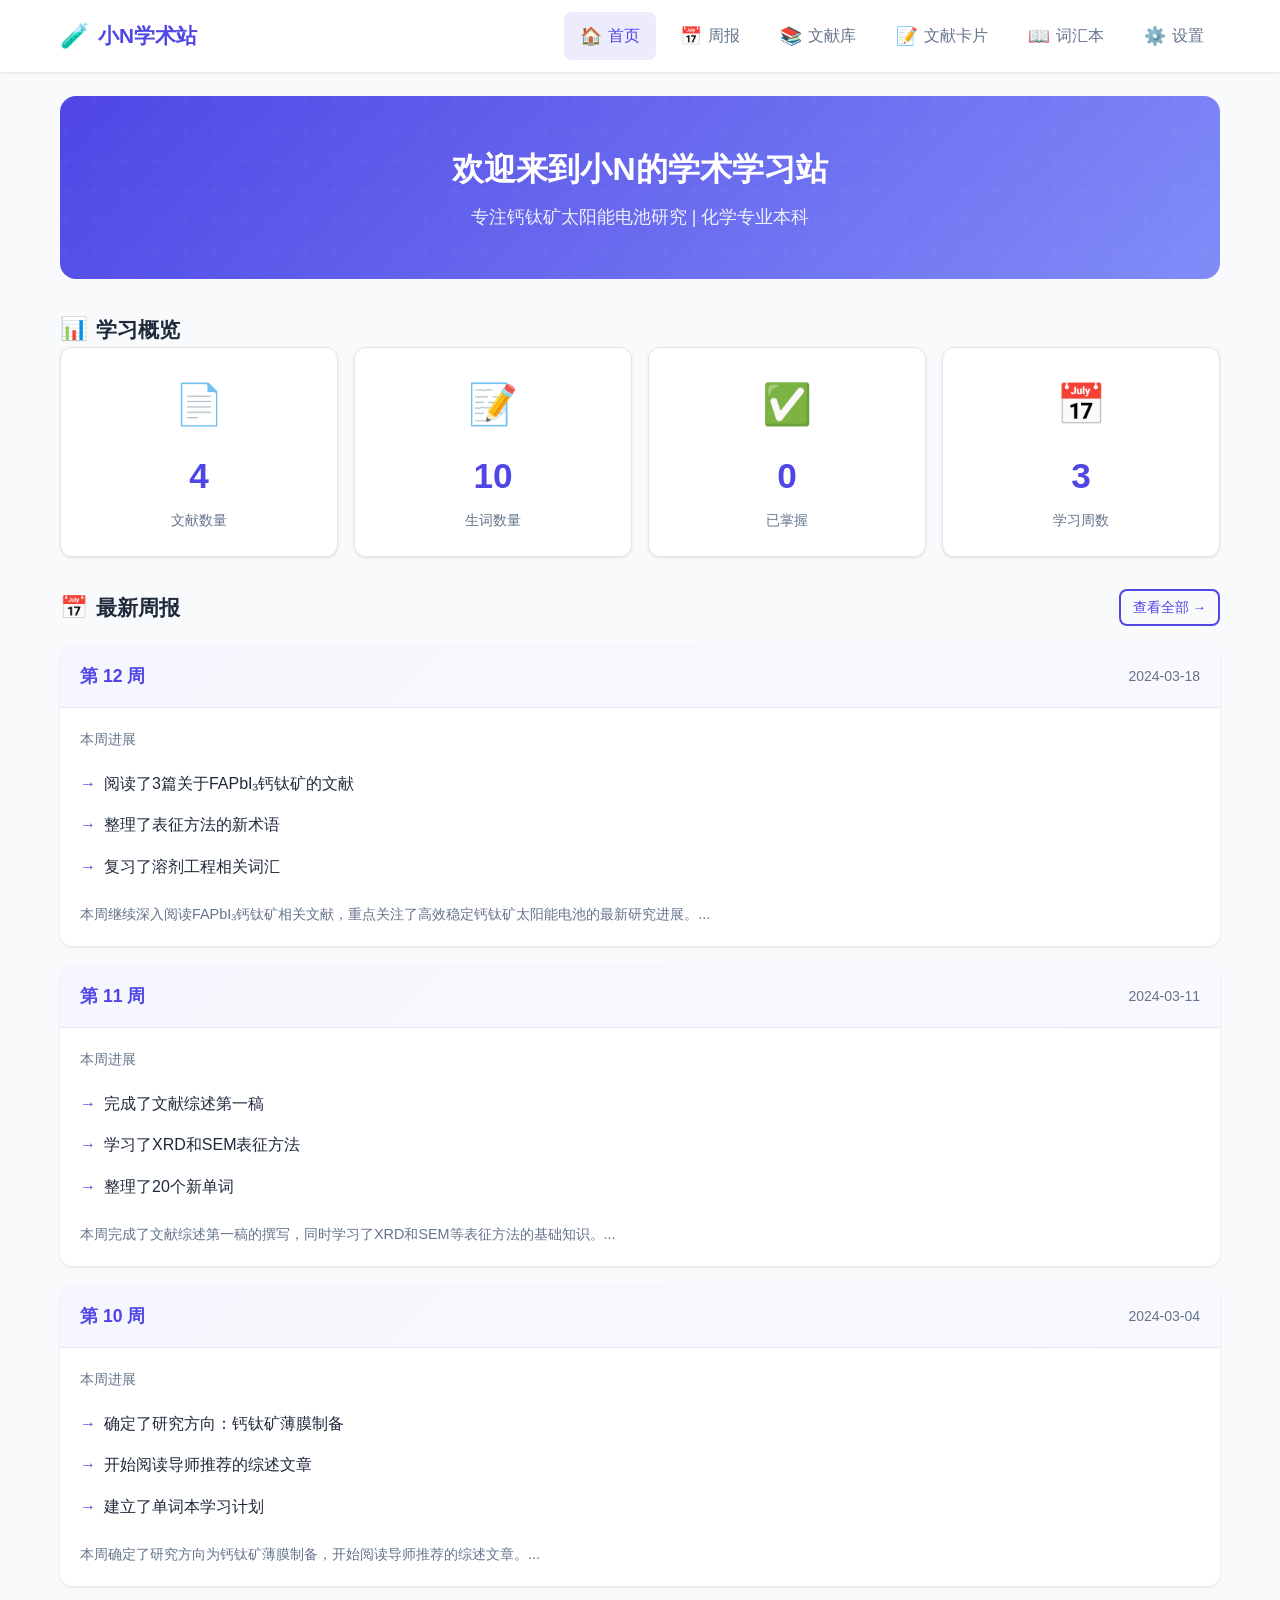
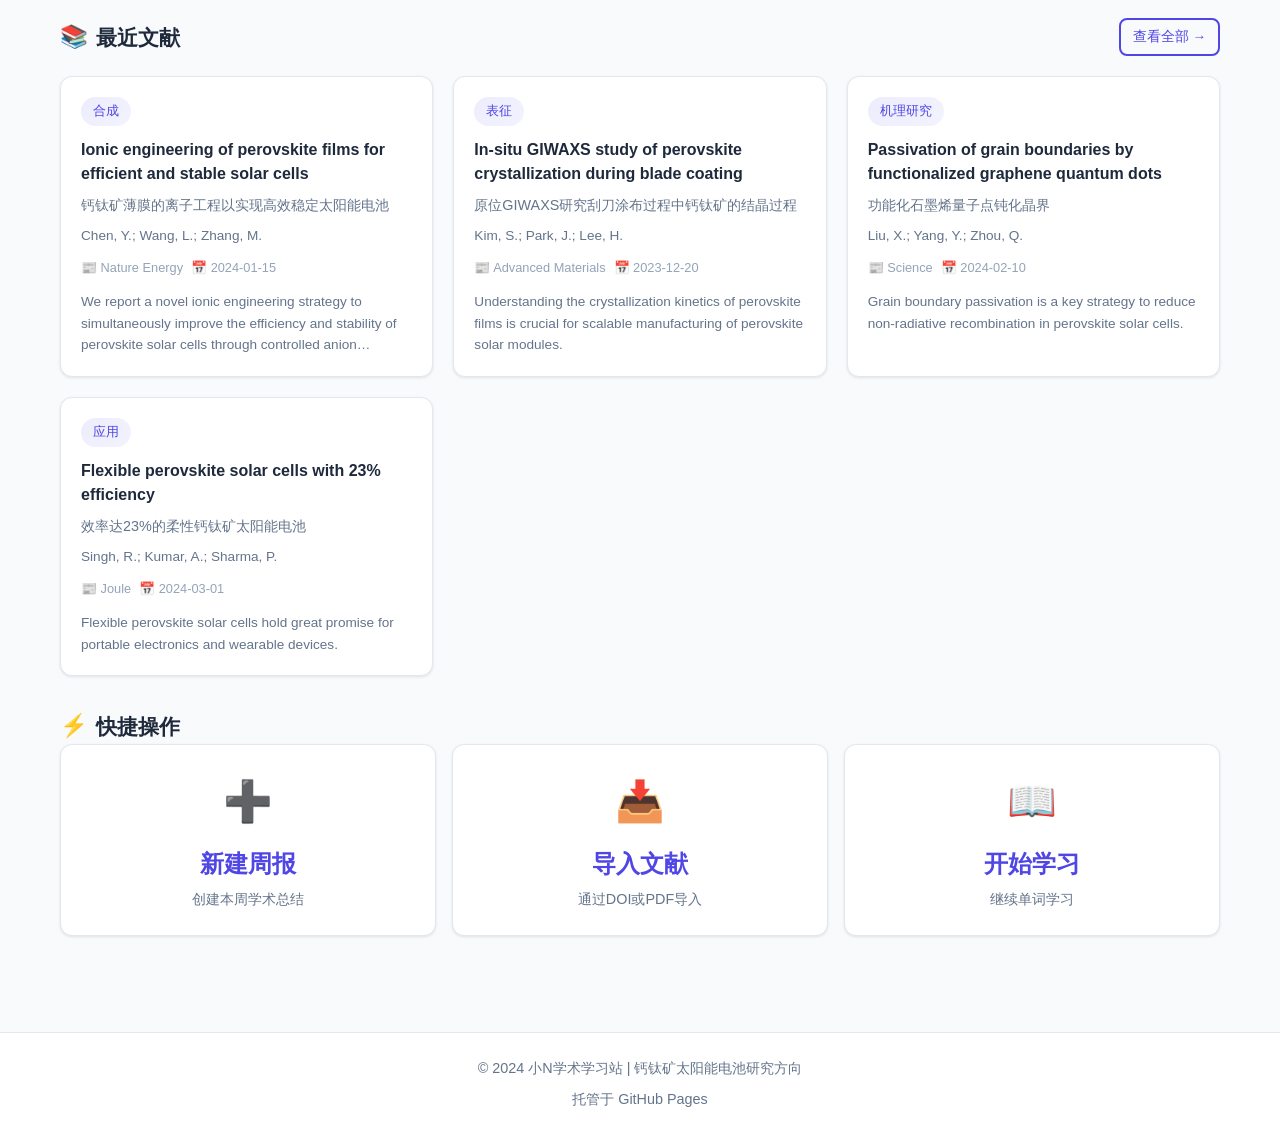
==== commit a325aef0: "Update: index.html" ====
--- a/index.html
+++ b/index.html
@@ -26,14 +26,17 @@
                 <a href="weekly.html" class="nav-link">
                     <span class="icon">📅</span> 周报
                 </a>
+                <a href="library.html" class="nav-link">
+                    <span class="icon">📚</span> 文献库
+                </a>
                 <a href="papers.html" class="nav-link">
-                    <span class="icon">📚</span> 文献卡片
+                    <span class="icon">📝</span> 文献卡片
                 </a>
                 <a href="vocabulary.html" class="nav-link">
-                    <span class="icon">📝</span> 词汇本
+                    <span class="icon">📖</span> 词汇本
                 </a>
-                <a href="sync.html" class="nav-link">
-                    <span class="icon">🔄</span> 同步
+                <a href="settings.html" class="nav-link">
+                    <span class="icon">⚙️</span> 设置
                 </a>
             </nav>
             <button class="menu-toggle" id="menuToggle">☰</button>
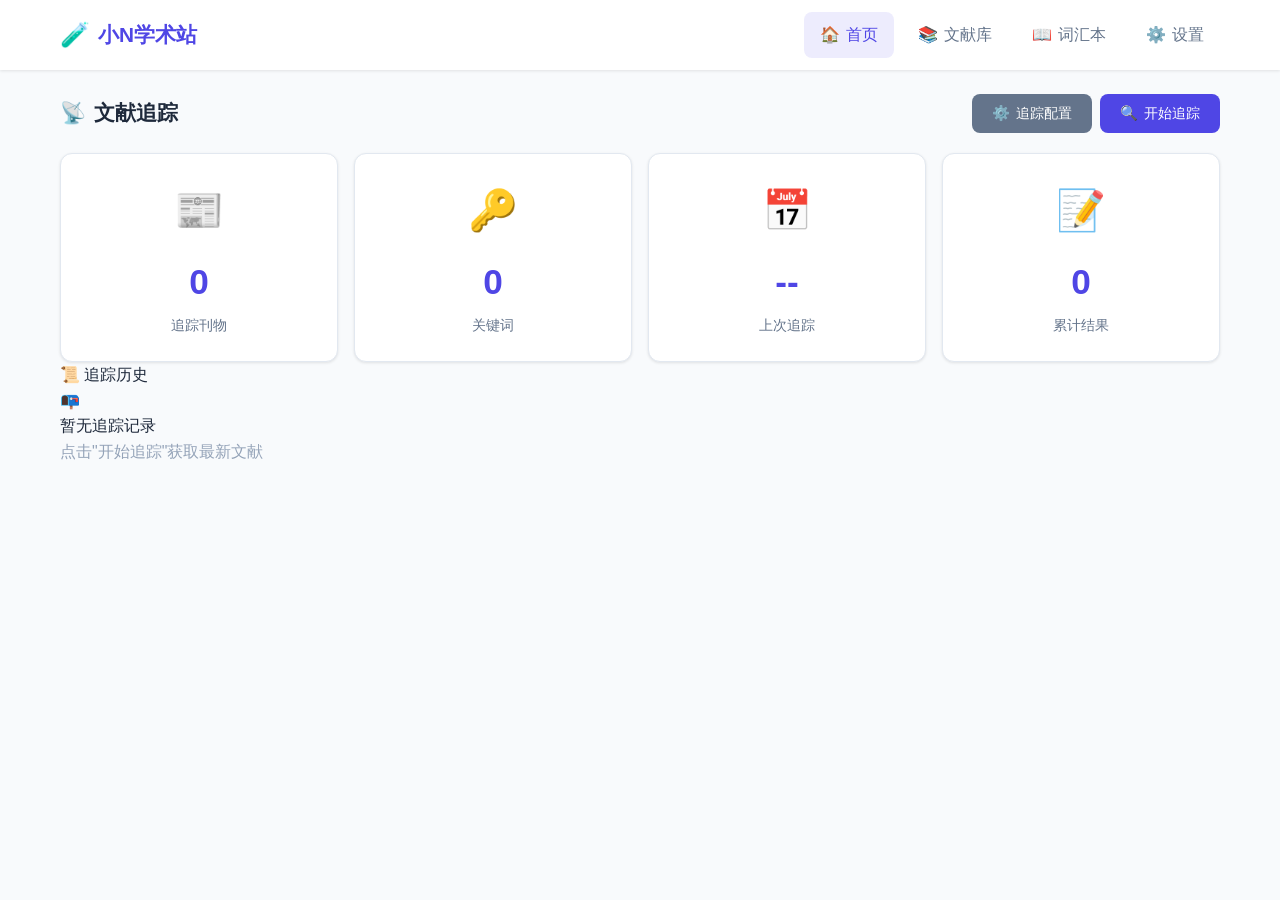
==== commit 863b730c: "Update: index.html" ====
--- a/index.html
+++ b/index.html
@@ -2,14 +2,8 @@
 <html lang="zh-CN">
 <head>
     <meta charset="UTF-8">
-    <meta name="viewport" content="width=device-width, initial-scale=1.0, maximum-scale=1.0, user-scalable=no">
-    <meta name="theme-color" content="#4f46e5">
-    <meta name="apple-mobile-web-app-capable" content="yes">
-    <meta name="apple-mobile-web-app-status-bar-style" content="default">
-    <meta name="apple-mobile-web-app-title" content="学术站">
-    <title>小N学术站 - 钙钛矿太阳能电池研究</title>
-    <link rel="manifest" href="manifest.json">
-    <link rel="apple-touch-icon" href="icons/icon-192.png">
+    <meta name="viewport" content="width=device-width, initial-scale=1.0">
+    <title>首页 - 小N学术站</title>
     <link rel="stylesheet" href="css/style.css">
 </head>
 <body>
@@ -21,22 +15,16 @@
             </h1>
             <nav class="nav" id="navMenu">
                 <a href="index.html" class="nav-link active">
-                    <span class="icon">🏠</span> 首页
-                </a>
-                <a href="weekly.html" class="nav-link">
-                    <span class="icon">📅</span> 周报
-                </a>
-                <a href="library.html" class="nav-link">
-                    <span class="icon">📚</span> 文献库
+                    <span>🏠</span> 首页
                 </a>
                 <a href="papers.html" class="nav-link">
-                    <span class="icon">📝</span> 文献卡片
+                    <span>📚</span> 文献库
                 </a>
                 <a href="vocabulary.html" class="nav-link">
-                    <span class="icon">📖</span> 词汇本
+                    <span>📖</span> 词汇本
                 </a>
                 <a href="settings.html" class="nav-link">
-                    <span class="icon">⚙️</span> 设置
+                    <span>⚙️</span> 设置
                 </a>
             </nav>
             <button class="menu-toggle" id="menuToggle">☰</button>
@@ -45,116 +33,167 @@
 
     <main class="main">
         <div class="container">
-            <!-- Hero Section -->
-            <section class="hero">
-                <div class="hero-content">
-                    <h2>欢迎来到小N的学术学习站</h2>
-                    <p>专注钙钛矿太阳能电池研究 | 化学专业本科</p>
+            <!-- 页面标题 -->
+            <div class="section-header">
+                <h3 class="section-title">
+                    <span>📡</span>
+                    文献追踪
+                </h3>
+                <div style="display: flex; gap: 8px;">
+                    <button class="btn btn-secondary" id="configBtn">
+                        <span>⚙️</span> 追踪配置
+                    </button>
+                    <button class="btn btn-primary" id="trackBtn">
+                        <span>🔍</span> 开始追踪
+                    </button>
                 </div>
-            </section>
+            </div>
 
-            <!-- Quick Stats -->
-            <section class="section">
-                <h3 class="section-title">
-                    <span class="icon">📊</span>
-                    学习概览
-                </h3>
-                <div class="stats-grid">
-                    <div class="stat-card">
-                        <div class="stat-icon">📄</div>
-                        <div class="stat-value" id="paperCount">-</div>
-                        <div class="stat-label">文献数量</div>
+            <!-- 追踪状态卡片 -->
+            <div class="stats-grid">
+                <div class="stat-card">
+                    <div class="stat-icon">📰</div>
+                    <div class="stat-value" id="journalCount">0</div>
+                    <div class="stat-label">追踪刊物</div>
+                </div>
+                <div class="stat-card">
+                    <div class="stat-icon">🔑</div>
+                    <div class="stat-value" id="keywordCount">0</div>
+                    <div class="stat-label">关键词</div>
+                </div>
+                <div class="stat-card">
+                    <div class="stat-icon">📅</div>
+                    <div class="stat-value" id="lastTrackingTime">--</div>
+                    <div class="stat-label">上次追踪</div>
+                </div>
+                <div class="stat-card">
+                    <div class="stat-icon">📝</div>
+                    <div class="stat-value" id="totalResults">0</div>
+                    <div class="stat-label">累计结果</div>
+                </div>
+            </div>
+
+            <!-- 追踪进度区域 -->
+            <div id="trackingProgress" class="card hidden" style="margin-bottom: 24px;">
+                <div class="card-title">
+                    <span>🔄</span> 追踪进度
+                </div>
+                <div class="tracking-progress">
+                    <div class="progress">
+                        <div class="progress-bar" id="trackingBar" style="width: 0%"></div>
                     </div>
-                    <div class="stat-card">
-                        <div class="stat-icon">📝</div>
-                        <div class="stat-value" id="wordCount">-</div>
-                        <div class="stat-label">生词数量</div>
-                    </div>
-                    <div class="stat-card">
-                        <div class="stat-icon">✅</div>
-                        <div class="stat-value" id="masteredCount">-</div>
-                        <div class="stat-label">已掌握</div>
-                    </div>
-                    <div class="stat-card">
-                        <div class="stat-icon">📅</div>
-                        <div class="stat-value" id="weekCount">-</div>
-                        <div class="stat-label">学习周数</div>
+                    <div style="display: flex; justify-content: space-between; margin-top: 8px;">
+                        <span id="trackingStatus">准备中...</span>
+                        <span id="trackingPercent">0%</span>
                     </div>
                 </div>
-            </section>
+                <div id="currentJournal" style="margin-top: 16px; padding: 12px; background: var(--bg); border-radius: 8px;">
+                    等待开始...
+                </div>
+            </div>
 
-            <!-- Weekly Reports Preview -->
-            <section class="section">
-                <div class="section-header">
-                    <h3 class="section-title">
-                        <span class="icon">📅</span>
-                        最新周报
-                    </h3>
-                    <a href="weekly.html" class="btn btn-outline btn-sm">查看全部 →</a>
+            <!-- 追踪结果区域 -->
+            <div id="trackingResults" class="card hidden" style="margin-bottom: 24px;">
+                <div class="card-title">
+                    <span>📊</span> 追踪结果
+                    <button class="btn btn-sm btn-primary" id="importAllBtn" style="margin-left: auto;">
+                        📥 全部导入
+                    </button>
                 </div>
-                <div id="recentReports" class="weekly-reports">
-                    <div class="loading">加载中...</div>
+                <div id="resultsList" class="list"></div>
+            </div>
+
+            <!-- 追踪历史 -->
+            <div class="card">
+                <div class="card-title">
+                    <span>📜</span> 追踪历史
                 </div>
-            </section>
-
-            <!-- Recent Papers -->
-            <section class="section">
-                <div class="section-header">
-                    <h3 class="section-title">
-                        <span class="icon">📚</span>
-                        最近文献
-                    </h3>
-                    <a href="papers.html" class="btn btn-outline btn-sm">查看全部 →</a>
+                <div id="historyList" class="list">
+                    <div class="empty-state">
+                        <div class="empty-state-icon">📭</div>
+                        <p>暂无追踪记录</p>
+                        <p class="text-muted">点击"开始追踪"获取最新文献</p>
+                    </div>
                 </div>
-                <div id="recentPapers" class="papers-grid">
-                    <div class="loading">加载中...</div>
-                </div>
-            </section>
-
-            <!-- Quick Actions -->
-            <section class="section">
-                <h3 class="section-title">
-                    <span class="icon">⚡</span>
-                    快捷操作
-                </h3>
-                <div class="stats-grid">
-                    <a href="weekly.html" class="stat-card" style="text-decoration: none;">
-                        <div class="stat-icon">➕</div>
-                        <div class="stat-value" style="font-size: 1.5rem;">新建周报</div>
-                        <div class="stat-label">创建本周学术总结</div>
-                    </a>
-                    <a href="papers.html" class="stat-card" style="text-decoration: none;">
-                        <div class="stat-icon">📥</div>
-                        <div class="stat-value" style="font-size: 1.5rem;">导入文献</div>
-                        <div class="stat-label">通过DOI或PDF导入</div>
-                    </a>
-                    <a href="vocabulary.html" class="stat-card" style="text-decoration: none;">
-                        <div class="stat-icon">📖</div>
-                        <div class="stat-value" style="font-size: 1.5rem;">开始学习</div>
-                        <div class="stat-label">继续单词学习</div>
-                    </a>
-                </div>
-            </section>
+            </div>
         </div>
     </main>
 
-    <footer class="footer">
-        <div class="container">
-            <p>© 2024 小N学术学习站 | 钙钛矿太阳能电池研究方向</p>
-            <p class="footer-link">托管于 GitHub Pages</p>
+    <!-- 追踪配置模态框 -->
+    <div id="configModal" class="modal hidden">
+        <div class="modal-content modal-lg">
+            <div class="modal-header">
+                <h3>📡 追踪配置</h3>
+                <button class="modal-close" id="closeConfigModal">×</button>
+            </div>
+            <div class="modal-body">
+                <!-- 关键词配置 -->
+                <div class="settings-section">
+                    <div class="settings-section-title">🔑 关键词配置</div>
+                    <div class="form-group">
+                        <label class="form-label">添加关键词（支持 AND/OR/NOT）</label>
+                        <div style="display: flex; gap: 8px; margin-bottom: 12px;">
+                            <input type="text" class="form-input" id="keywordInput" placeholder="输入关键词，如: perovskite AND solar">
+                            <select class="form-select" id="keywordLogic" style="width: 120px;">
+                                <option value="AND">AND</option>
+                                <option value="OR">OR</option>
+                                <option value="NOT">NOT</option>
+                            </select>
+                            <button class="btn btn-primary" id="addKeywordBtn">添加</button>
+                        </div>
+                        <div id="keywordTags" style="display: flex; flex-wrap: wrap; gap: 8px;"></div>
+                    </div>
+                </div>
+
+                <!-- 刊物配置 -->
+                <div class="settings-section">
+                    <div class="settings-section-title">📰 选择追踪刊物</div>
+                    <div id="journalList" class="list" style="max-height: 400px; overflow-y: auto;"></div>
+                </div>
+
+                <!-- 自动追踪设置 -->
+                <div class="settings-section">
+                    <div class="settings-section-title">⏰ 自动追踪</div>
+                    <div class="settings-row">
+                        <span class="settings-label">每周一自动追踪</span>
+                        <label class="toggle-switch">
+                            <input type="checkbox" id="autoTrackToggle">
+                            <span class="toggle-slider"></span>
+                        </label>
+                    </div>
+                </div>
+            </div>
+            <div class="modal-footer" style="padding: 16px 20px; border-top: 1px solid var(--border); display: flex; justify-content: flex-end; gap: 8px;">
+                <button class="btn btn-secondary" id="cancelConfigBtn">取消</button>
+                <button class="btn btn-primary" id="saveConfigBtn">保存配置</button>
+            </div>
         </div>
-    </footer>
+    </div>
+
+    <!-- 导入确认模态框 -->
+    <div id="importModal" class="modal hidden">
+        <div class="modal-content">
+            <div class="modal-header">
+                <h3>📥 导入文献</h3>
+                <button class="modal-close" id="closeImportModal">×</button>
+            </div>
+            <div class="modal-body">
+                <p style="margin-bottom: 16px;">即将导入 <strong id="importCount">0</strong> 篇文献到文献库</p>
+                <div class="form-group">
+                    <label class="form-label">
+                        <input type="checkbox" id="dedupToggle" checked>
+                        自动去重（跳过已存在的文献）
+                    </label>
+                </div>
+            </div>
+            <div class="modal-footer" style="padding: 16px 20px; border-top: 1px solid var(--border); display: flex; justify-content: flex-end; gap: 8px;">
+                <button class="btn btn-secondary" id="cancelImportBtn">取消</button>
+                <button class="btn btn-success" id="confirmImportBtn">确认导入</button>
+            </div>
+        </div>
+    </div>
 
     <script src="js/main.js"></script>
-    <script>
-        // 注册 Service Worker
-        if ('serviceWorker' in navigator) {
-            window.addEventListener('load', () => {
-                navigator.serviceWorker.register('/sw.js')
-                    .then(reg => console.log('Service Worker 注册成功'))
-                    .catch(err => console.log('Service Worker 注册失败:', err));
-            });
-        }
-    </script>
+    <script src="js/tracking.js"></script>
 </body>
 </html>
--- a/css/style.css
+++ b/css/style.css
@@ -1545,3 +1545,141 @@
         grid-template-columns: 1fr;
     }
 }
+
+
+/* ===== Card Badges ===== */
+.card-badge {
+    display: inline-block;
+    padding: 2px 8px;
+    border-radius: 4px;
+    font-size: 0.75rem;
+    font-weight: 500;
+}
+
+.card-badge.yellow {
+    background: rgba(245, 158, 11, 0.2);
+    color: #d97706;
+}
+
+.card-badge.green {
+    background: rgba(16, 185, 129, 0.2);
+    color: #10b981;
+}
+
+/* ===== Paper Cards ===== */
+.paper-card {
+    position: relative;
+}
+
+.paper-card.rough-card {
+    border-left: 3px solid #f59e0b;
+}
+
+.paper-card.complete-card {
+    border-left: 3px solid #10b981;
+}
+
+/* ===== Detail Modal ===== */
+.card-type-banner {
+    text-align: center;
+    padding: 12px;
+    border-radius: var(--radius);
+    margin-bottom: 16px;
+    font-weight: 500;
+}
+
+.card-type-banner.yellow {
+    background: rgba(245, 158, 11, 0.15);
+    color: #d97706;
+}
+
+.card-type-banner.green {
+    background: rgba(16, 185, 129, 0.15);
+    color: #10b981;
+}
+
+/* ===== Complete Modal ===== */
+.complete-modal-content {
+    max-height: 80vh;
+    overflow-y: auto;
+}
+
+/* ===== Buttons ===== */
+.btn-warning {
+    background: #f59e0b;
+    color: white;
+}
+
+.btn-warning:hover {
+    background: #d97706;
+}
+
+/* ===== Swipeable Items ===== */
+.swipe-actions {
+    position: absolute;
+    top: 0;
+    left: 0;
+    right: 0;
+    bottom: 0;
+    display: flex;
+    pointer-events: none;
+}
+
+.swipe-action {
+    flex: 1;
+    display: flex;
+    align-items: center;
+    justify-content: center;
+    color: white;
+    font-weight: 500;
+    opacity: 0;
+    transition: opacity 0.3s;
+}
+
+.swipe-left {
+    background: rgba(239, 68, 68, 0.9);
+}
+
+.swipe-right {
+    background: rgba(16, 185, 129, 0.9);
+}
+
+/* ===== Sync Section ===== */
+.sync-section {
+    padding: 16px;
+    background: var(--card-bg);
+    border-radius: var(--radius);
+    margin: 16px 0;
+}
+
+
+/* ===== Loading Overlay ===== */
+.loading-overlay {
+    position: fixed;
+    top: 0;
+    left: 0;
+    right: 0;
+    bottom: 0;
+    background: rgba(0, 0, 0, 0.5);
+    display: flex;
+    flex-direction: column;
+    align-items: center;
+    justify-content: center;
+    z-index: 9999;
+    color: white;
+    font-size: 16px;
+}
+
+.loading-spinner {
+    width: 40px;
+    height: 40px;
+    border: 3px solid rgba(255, 255, 255, 0.3);
+    border-top-color: white;
+    border-radius: 50%;
+    animation: spin 1s linear infinite;
+    margin-bottom: 12px;
+}
+
+@keyframes spin {
+    to { transform: rotate(360deg); }
+}
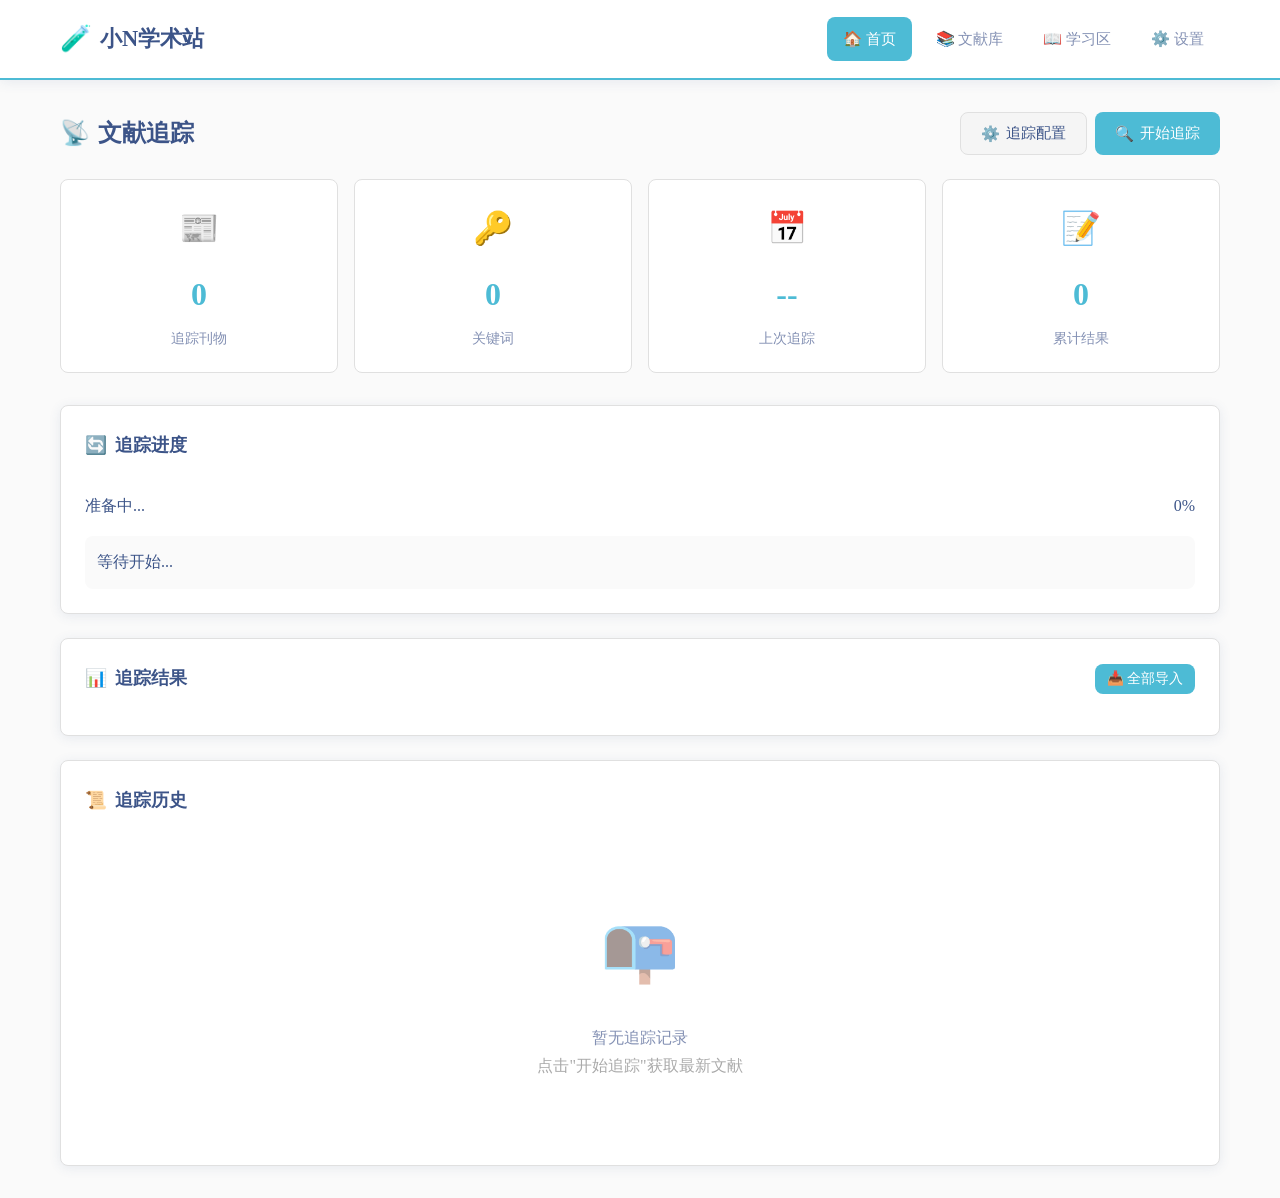
==== commit 71044c75: "修改导航为学习区，添加摘要翻译练习功能" ====
--- a/index.html
+++ b/index.html
@@ -21,7 +21,7 @@
                     <span>📚</span> 文献库
                 </a>
                 <a href="vocabulary.html" class="nav-link">
-                    <span>📖</span> 词汇本
+                    <span>📖</span> 学习区
                 </a>
                 <a href="settings.html" class="nav-link">
                     <span>⚙️</span> 设置
--- a/css/style.css
+++ b/css/style.css
@@ -1,27 +1,38 @@
-/* ===== CSS Variables ===== */
+/* 小N学术站 - 全局样式 */
+/* Nature Classic 配色 + Times New Roman/宋体 字体 */
+
 :root {
-    --primary-color: #4f46e5;
-    --primary-hover: #4338ca;
-    --primary-light: #818cf8;
-    --secondary-color: #64748b;
-    --success-color: #10b981;
-    --warning-color: #f59e0b;
-    --error-color: #ef4444;
-    --bg-color: #f8fafc;
-    --card-bg: #ffffff;
-    --text-primary: #1e293b;
-    --text-secondary: #64748b;
-    --text-muted: #94a3b8;
-    --border-color: #e2e8f0;
-    --shadow: 0 1px 3px rgba(0,0,0,0.1);
-    --shadow-md: 0 4px 6px rgba(0,0,0,0.1);
-    --shadow-lg: 0 10px 15px rgba(0,0,0,0.1);
+    /* 小N学术站配色 - 蓝绿主调 */
+    --primary: #4DBBD5;        /* 主基调 - 蓝色（按钮、标题、强调） */
+    --primary-light: #6DCCE8;
+    --secondary: #00A087;       /* 主基调 - 绿色（成功状态、卡片边框） */
+    --secondary-light: #00C49A;
+    
+    /* 文字颜色 */
+    --text: #3C5488;           /* 主要文字（正文） */
+    --text-secondary: #8491B4;  /* 次要信息（作者、出版日期等） */
+    --text-muted: #AAAAAA;
+    
+    /* 语义化颜色 */
+    --success: #00A087;        /* 成功状态 */
+    --warning: #F39B7F;        /* 强调/警告色 */
+    --danger: #E64B35;         /* 错误提示 - 仅用于错误 */
+    --info: #4DBBD5;
+    
+    /* 背景与边框 */
+    --bg: #FAFAFA;
+    --bg-secondary: #F5F5F5;
+    --card-bg: #FFFFFF;
+    --card-bg-hover: #F8F8F8;
+    --border: #E0E0E0;
+    --border-accent: #00A087;   /* 卡片边框强调 */
+    
+    /* 其他 */
     --radius: 8px;
-    --radius-md: 12px;
-    --radius-lg: 16px;
-}
-
-/* ===== Reset & Base ===== */
+    --shadow: 0 2px 12px rgba(60, 84, 136, 0.1);
+}
+
+/* 字体设置：英文数字Times New Roman，中文宋体 */
 * {
     margin: 0;
     padding: 0;
@@ -29,23 +40,19 @@
 }
 
 body {
-    font-family: -apple-system, BlinkMacSystemFont, 'Segoe UI', Roboto, 'Helvetica Neue', Arial, sans-serif;
-    background-color: var(--bg-color);
-    color: var(--text-primary);
-    line-height: 1.6;
+    font-family: 'Times New Roman', SimSun, serif;
+    background: var(--bg);
+    color: var(--text);
+    line-height: 1.8;
     min-height: 100vh;
 }
 
-a {
-    color: var(--primary-color);
-    text-decoration: none;
-    transition: color 0.2s;
-}
-
-a:hover {
-    color: var(--primary-hover);
-    text-decoration: underline;
-}
+/* 英文和数字使用 Times New Roman */
+.en, .english, code, pre, .code {
+    font-family: 'Times New Roman', serif;
+}
+
+/* 中文使用宋体 - 自动处理 */
 
 .container {
     max-width: 1200px;
@@ -53,443 +60,464 @@
     padding: 0 20px;
 }
 
-/* ===== Header ===== */
+/* Header */
 .header {
     background: var(--card-bg);
-    box-shadow: var(--shadow);
+    border-bottom: 2px solid var(--primary);
+    padding: 16px 0;
     position: sticky;
     top: 0;
     z-index: 100;
+    box-shadow: var(--shadow);
 }
 
 .header .container {
     display: flex;
     align-items: center;
     justify-content: space-between;
-    padding: 12px 20px;
 }
 
 .logo {
-    font-size: 1.3rem;
+    font-size: 1.4rem;
     font-weight: 700;
-    color: var(--primary-color);
     display: flex;
     align-items: center;
     gap: 8px;
+    color: var(--text);
 }
 
 .logo-icon {
-    font-size: 1.5rem;
+    font-size: 1.6rem;
 }
 
 .nav {
     display: flex;
     gap: 8px;
+    flex-wrap: wrap;
 }
 
 .nav-link {
     color: var(--text-secondary);
-    font-weight: 500;
-    padding: 10px 16px;
+    text-decoration: none;
+    padding: 8px 16px;
     border-radius: var(--radius);
     transition: all 0.2s;
-    display: flex;
-    align-items: center;
-    gap: 6px;
+    font-size: 0.95rem;
 }
 
 .nav-link:hover {
-    color: var(--primary-color);
-    background: rgba(79, 70, 229, 0.1);
-    text-decoration: none;
+    background: var(--bg-secondary);
+    color: var(--text);
 }
 
 .nav-link.active {
-    color: var(--primary-color);
-    background: rgba(79, 70, 229, 0.1);
-}
-
-.nav-link .icon {
-    font-size: 1.1rem;
+    background: var(--primary);
+    color: white;
 }
 
 .menu-toggle {
     display: none;
-    background: none;
-    border: none;
+    background: var(--card-bg);
+    border: 1px solid var(--border);
+    color: var(--text);
+    padding: 8px 12px;
+    border-radius: var(--radius);
+    cursor: pointer;
+    font-size: 1.2rem;
+}
+
+/* Main */
+.main {
+    padding: 32px 0;
+}
+
+/* Section */
+.section-header {
+    display: flex;
+    align-items: center;
+    justify-content: space-between;
+    margin-bottom: 24px;
+    flex-wrap: wrap;
+    gap: 16px;
+}
+
+.section-title {
     font-size: 1.5rem;
+    font-weight: 600;
+    display: flex;
+    align-items: center;
+    gap: 8px;
+    color: var(--text);
+}
+
+.main-tab-btn {
     cursor: pointer;
-    padding: 4px 8px;
-}
-
-/* ===== Main Content ===== */
-.main {
-    padding: 24px 0;
-    min-height: calc(100vh - 180px);
-}
-
-/* ===== Hero Section ===== */
-.hero {
-    background: linear-gradient(135deg, var(--primary-color), var(--primary-light));
-    color: white;
-    padding: 48px 0;
-    border-radius: var(--radius-lg);
+    padding: 4px 12px;
+    border-radius: 6px;
+    transition: all 0.2s;
+    color: var(--text-secondary);
+}
+
+.main-tab-btn:hover {
+    color: var(--text);
+    background: var(--hover-bg);
+}
+
+.main-tab-btn.active {
+    color: var(--primary);
+    font-weight: 600;
+}
+
+/* Cards */
+.card {
+    background: var(--card-bg);
+    border-radius: var(--radius);
+    padding: 24px;
+    box-shadow: var(--shadow);
+    border: 1px solid var(--border);
+}
+
+.card-title {
+    font-size: 1.1rem;
+    font-weight: 600;
+    margin-bottom: 16px;
+    display: flex;
+    align-items: center;
+    gap: 8px;
+    color: var(--text);
+}
+
+/* Stats Grid */
+.stats-grid {
+    display: grid;
+    grid-template-columns: repeat(auto-fit, minmax(140px, 1fr));
+    gap: 16px;
     margin-bottom: 32px;
+}
+
+.stat-card {
+    background: var(--card-bg);
+    border-radius: var(--radius);
+    padding: 20px;
     text-align: center;
-    position: relative;
-    overflow: hidden;
-}
-
-.hero::before {
-    content: '';
-    position: absolute;
-    top: 0;
-    left: 0;
-    right: 0;
-    bottom: 0;
-    background: url("data:image/svg+xml,%3Csvg width='60' height='60' viewBox='0 0 60 60' xmlns='http://www.w3.org/2000/svg'%3E%3Cg fill='none' fill-rule='evenodd'%3E%3Cg fill='%23ffffff' fill-opacity='0.05'%3E%3Cpath d='M36 34v-4h-2v4h-4v2h4v4h2v-4h4v-2h-4zm0-30V0h-2v4h-4v2h4v4h2V6h4V4h-4zM6 34v-4H4v4H0v2h4v4h2v-4h4v-2H6zM6 4V0H4v4H0v2h4v4h2V6h4V4H6z'/%3E%3C/g%3E%3C/g%3E%3C/svg%3E");
-    opacity: 0.5;
-}
-
-.hero-content {
-    position: relative;
-    z-index: 1;
-}
-
-.hero h2 {
+    border: 1px solid var(--border);
+    transition: transform 0.2s, border-color 0.2s;
+}
+
+.stat-card:hover {
+    transform: translateY(-2px);
+    border-color: var(--primary);
+}
+
+.stat-icon {
     font-size: 2rem;
     margin-bottom: 8px;
 }
 
-.hero p {
-    opacity: 0.9;
+.stat-value {
+    font-size: 2rem;
+    font-weight: 700;
+    color: var(--primary);
+}
+
+.stat-label {
+    color: var(--text-secondary);
+    font-size: 0.85rem;
+    margin-top: 4px;
+}
+
+/* Buttons */
+.btn {
+    display: inline-flex;
+    align-items: center;
+    justify-content: center;
+    gap: 6px;
+    padding: 10px 20px;
+    border: none;
+    border-radius: var(--radius);
+    font-size: 0.95rem;
+    font-weight: 500;
+    cursor: pointer;
+    transition: all 0.2s;
+    text-decoration: none;
+    font-family: 'Times New Roman', SimSun, serif;
+}
+
+.btn:disabled {
+    opacity: 0.5;
+    cursor: not-allowed;
+}
+
+.btn-primary {
+    background: var(--primary);
+    color: white;
+}
+
+.btn-primary:hover:not(:disabled) {
+    background: var(--primary-light);
+    transform: translateY(-1px);
+}
+
+.btn-secondary {
+    background: var(--bg-secondary);
+    color: var(--text);
+    border: 1px solid var(--border);
+}
+
+.btn-secondary:hover:not(:disabled) {
+    background: var(--border);
+}
+
+.btn-success {
+    background: var(--success);
+    color: white;
+}
+
+.btn-success:hover:not(:disabled) {
+    background: #008B74;
+}
+
+.btn-danger {
+    background: var(--danger);
+    color: white;
+}
+
+.btn-danger:hover:not(:disabled) {
+    background: #D43D2A;
+}
+
+.btn-warning {
+    background: var(--warning);
+    color: var(--text);
+}
+
+.btn-warning:hover:not(:disabled) {
+    background: #E88A6A;
+}
+
+.btn-outline {
+    background: transparent;
+    color: var(--text);
+    border: 1px solid var(--border);
+}
+
+.btn-outline:hover:not(:disabled) {
+    background: var(--bg-secondary);
+}
+
+.btn-sm {
+    padding: 6px 12px;
+    font-size: 0.85rem;
+}
+
+.btn-lg {
+    padding: 14px 28px;
     font-size: 1.1rem;
 }
 
-/* ===== Section ===== */
-.section {
-    margin-bottom: 32px;
-}
-
-.section-header {
-    display: flex;
-    justify-content: space-between;
-    align-items: center;
+.btn-block {
+    width: 100%;
+}
+
+/* Forms */
+.form-group {
+    margin-bottom: 16px;
+}
+
+.form-label {
+    display: block;
+    margin-bottom: 6px;
+    font-weight: 500;
+    color: var(--text);
+}
+
+.form-input,
+.form-select,
+.form-textarea {
+    width: 100%;
+    padding: 10px 14px;
+    border: 1px solid var(--border);
+    border-radius: var(--radius);
+    font-size: 0.95rem;
+    background: var(--card-bg);
+    color: var(--text);
+    transition: border-color 0.2s, box-shadow 0.2s;
+    font-family: 'Times New Roman', SimSun, serif;
+}
+
+.form-input:focus,
+.form-select:focus,
+.form-textarea:focus {
+    outline: none;
+    border-color: var(--primary);
+    box-shadow: 0 0 0 3px rgba(230, 75, 53, 0.1);
+}
+
+.form-textarea {
+    resize: vertical;
+    min-height: 100px;
+}
+
+/* Tabs */
+.tabs {
+    display: flex;
+    gap: 4px;
+    margin-bottom: 24px;
+    border-bottom: 2px solid var(--border);
+    padding-bottom: 0;
+}
+
+.tab-btn {
+    padding: 12px 24px;
+    border: none;
+    background: transparent;
+    color: var(--text-secondary);
+    cursor: pointer;
+    font-size: 0.95rem;
+    font-weight: 500;
+    transition: all 0.2s;
+    border-bottom: 2px solid transparent;
+    margin-bottom: -2px;
+    font-family: 'Times New Roman', SimSun, serif;
+}
+
+.tab-btn:hover {
+    color: var(--text);
+}
+
+.tab-btn.active {
+    color: var(--primary);
+    border-bottom-color: var(--primary);
+}
+
+.tab-content {
+    display: none;
+}
+
+.tab-content.active {
+    display: block;
+}
+
+/* Filter Bar */
+.filter-bar {
+    display: flex;
+    gap: 12px;
     margin-bottom: 20px;
     flex-wrap: wrap;
-    gap: 12px;
-}
-
-.section-title {
-    font-size: 1.3rem;
+    align-items: center;
+}
+
+/* Lists */
+.list {
+    display: grid;
+    gap: 16px;
+}
+
+.list-item {
+    background: var(--card-bg);
+    border: 1px solid var(--border);
+    border-radius: var(--radius);
+    padding: 16px;
+    display: flex;
+    justify-content: space-between;
+    align-items: center;
+    transition: all 0.2s;
+}
+
+.list-item:hover {
+    border-color: var(--primary);
+    box-shadow: var(--shadow);
+}
+
+.list-item-main {
+    flex: 1;
+    min-width: 0;
+}
+
+.list-item-title {
     font-weight: 600;
-    display: flex;
-    align-items: center;
-    gap: 8px;
-}
-
-.section-title .icon {
-    font-size: 1.4rem;
-}
-
-.section-badge {
-    background: var(--primary-color);
-    color: white;
-    padding: 2px 10px;
-    border-radius: 20px;
-    font-size: 0.75rem;
-    font-weight: 500;
-}
-
-/* ===== Weekly Reports ===== */
-.weekly-reports {
-    display: grid;
-    gap: 20px;
-}
-
-.report-card {
-    background: var(--card-bg);
-    border-radius: var(--radius-md);
-    box-shadow: var(--shadow);
-    overflow: hidden;
-    transition: transform 0.2s, box-shadow 0.2s;
-}
-
-.report-card:hover {
-    transform: translateY(-2px);
-    box-shadow: var(--shadow-md);
-}
-
-.report-header {
-    display: flex;
-    justify-content: space-between;
-    align-items: center;
-    padding: 16px 20px;
-    background: linear-gradient(135deg, rgba(79, 70, 229, 0.05), rgba(129, 140, 248, 0.05));
-    border-bottom: 1px solid var(--border-color);
-}
-
-.report-week {
-    color: var(--primary-color);
-    font-weight: 600;
-    font-size: 1.1rem;
-}
-
-.report-date {
+    color: var(--text);
+    margin-bottom: 4px;
+}
+
+.list-item-sub {
+    font-size: 0.85rem;
     color: var(--text-secondary);
-    font-size: 0.875rem;
-}
-
-.report-content {
-    padding: 20px;
-}
-
-.report-content h4 {
-    font-size: 0.9rem;
-    color: var(--text-secondary);
-    margin-bottom: 12px;
-    font-weight: 500;
-}
-
-.report-content ul {
-    list-style: none;
-}
-
-.report-content li {
-    padding: 8px 0;
-    padding-left: 24px;
-    position: relative;
-    color: var(--text-primary);
-}
-
-.report-content li::before {
-    content: "→";
-    position: absolute;
-    left: 0;
-    color: var(--primary-color);
-}
-
-/* ===== Papers Grid ===== */
-.papers-grid {
-    display: grid;
-    grid-template-columns: repeat(auto-fill, minmax(320px, 1fr));
-    gap: 20px;
-}
-
+}
+
+/* Paper Cards */
 .paper-card {
     background: var(--card-bg);
-    border-radius: var(--radius-md);
+    border: 1px solid var(--border);
+    border-radius: var(--radius);
+    padding: 20px;
+    transition: all 0.2s;
+}
+
+.paper-card:hover {
+    border-color: var(--secondary);
     box-shadow: var(--shadow);
-    padding: 20px;
-    transition: transform 0.2s, box-shadow 0.2s;
-    cursor: pointer;
-    border: 1px solid var(--border-color);
-}
-
-.paper-card:hover {
-    transform: translateY(-4px);
-    box-shadow: var(--shadow-lg);
-    border-color: var(--primary-light);
-}
-
-.paper-category {
-    display: inline-block;
-    padding: 4px 12px;
-    background: linear-gradient(135deg, rgba(79, 70, 229, 0.1), rgba(129, 140, 248, 0.1));
-    color: var(--primary-color);
-    border-radius: 20px;
-    font-size: 0.8rem;
-    font-weight: 500;
-    margin-bottom: 12px;
-}
-
-.paper-title {
-    font-size: 1rem;
+}
+
+.paper-card-title {
+    font-size: 1.1rem;
     font-weight: 600;
+    color: var(--text);
     margin-bottom: 8px;
     line-height: 1.5;
-    color: var(--text-primary);
-}
-
-.paper-title-cn {
-    font-size: 0.9rem;
-    color: var(--text-secondary);
-    margin-bottom: 8px;
-}
-
-.paper-authors {
+}
+
+.paper-card-meta {
     font-size: 0.85rem;
     color: var(--text-secondary);
     margin-bottom: 12px;
 }
 
-.paper-meta {
-    display: flex;
+.paper-card-actions {
+    display: flex;
+    gap: 8px;
     flex-wrap: wrap;
-    gap: 8px;
-    font-size: 0.8rem;
-    color: var(--text-muted);
-}
-
-.paper-meta-item {
-    display: flex;
-    align-items: center;
-    gap: 4px;
-}
-
-.paper-abstract {
-    font-size: 0.85rem;
+}
+
+/* Badges */
+.badge {
+    display: inline-block;
+    padding: 4px 10px;
+    border-radius: 4px;
+    font-size: 0.75rem;
+    font-weight: 500;
+}
+
+.badge-primary {
+    background: rgba(230, 75, 53, 0.1);
+    color: var(--primary);
+}
+
+.badge-secondary {
+    background: var(--bg-secondary);
     color: var(--text-secondary);
-    margin-top: 12px;
-    line-height: 1.6;
-    display: -webkit-box;
-    -webkit-line-clamp: 3;
-    -webkit-box-orient: vertical;
-    overflow: hidden;
-}
-
-/* ===== Stats Grid ===== */
-.stats-grid {
-    display: grid;
-    grid-template-columns: repeat(auto-fit, minmax(160px, 1fr));
-    gap: 16px;
-}
-
-.stat-card {
-    background: var(--card-bg);
-    border-radius: var(--radius-md);
-    box-shadow: var(--shadow);
-    padding: 24px;
-    text-align: center;
-    border: 1px solid var(--border-color);
-}
-
-.stat-icon {
-    font-size: 2.5rem;
-    margin-bottom: 12px;
-}
-
-.stat-value {
-    font-size: 2.2rem;
-    font-weight: 700;
-    color: var(--primary-color);
-}
-
-.stat-label {
-    font-size: 0.9rem;
-    color: var(--text-secondary);
-    margin-top: 4px;
-}
-
-/* ===== Buttons ===== */
-.btn {
-    display: inline-flex;
-    align-items: center;
-    gap: 6px;
-    padding: 10px 20px;
-    border-radius: var(--radius);
-    font-weight: 500;
-    cursor: pointer;
-    transition: all 0.2s;
-    border: none;
-    font-size: 0.9rem;
-}
-
-.btn-primary {
-    background: var(--primary-color);
-    color: white;
-}
-
-.btn-primary:hover {
-    background: var(--primary-hover);
-    text-decoration: none;
-}
-
-.btn-secondary {
-    background: var(--secondary-color);
-    color: white;
-}
-
-.btn-secondary:hover {
-    background: #475569;
-    text-decoration: none;
-}
-
-.btn-outline {
-    background: transparent;
-    border: 2px solid var(--primary-color);
-    color: var(--primary-color);
-}
-
-.btn-outline:hover {
-    background: rgba(79, 70, 229, 0.1);
-    text-decoration: none;
-}
-
-.btn-success {
-    background: var(--success-color);
-    color: white;
-}
-
-.btn-danger {
-    background: var(--error-color);
-    color: white;
-}
-
-.btn-sm {
-    padding: 6px 12px;
-    font-size: 0.85rem;
-}
-
-.btn:disabled {
-    opacity: 0.5;
-    cursor: not-allowed;
-}
-
-/* ===== Filter Bar ===== */
-.filter-bar {
-    display: flex;
-    flex-wrap: wrap;
-    gap: 12px;
-    margin-bottom: 20px;
-    padding: 16px;
-    background: var(--card-bg);
-    border-radius: var(--radius-md);
-    box-shadow: var(--shadow);
-}
-
-.filter-select,
-.search-input {
-    padding: 10px 14px;
-    border: 1px solid var(--border-color);
-    border-radius: var(--radius);
-    font-size: 0.9rem;
-    transition: border-color 0.2s;
-}
-
-.filter-select:focus,
-.search-input:focus {
-    outline: none;
-    border-color: var(--primary-color);
-}
-
-.search-input {
-    flex: 1;
-    min-width: 200px;
-}
-
-.filter-select {
-    min-width: 140px;
-}
-
-/* ===== Modal ===== */
+}
+
+.badge-success {
+    background: rgba(0, 160, 135, 0.1);
+    color: var(--success);
+}
+
+.badge-warning {
+    background: rgba(243, 155, 127, 0.2);
+    color: #C77A5E;
+}
+
+.badge-info {
+    background: rgba(77, 187, 213, 0.1);
+    color: var(--info);
+}
+
+/* Modal */
 .modal {
     position: fixed;
-    top: 0;
-    left: 0;
-    right: 0;
-    bottom: 0;
-    background: rgba(0, 0, 0, 0.5);
+    inset: 0;
+    background: rgba(60, 84, 136, 0.3);
     display: flex;
     align-items: center;
     justify-content: center;
@@ -503,582 +531,124 @@
 
 .modal-content {
     background: var(--card-bg);
-    border-radius: var(--radius-lg);
+    border-radius: var(--radius);
     max-width: 500px;
     width: 100%;
     max-height: 90vh;
-    overflow-y: auto;
-    box-shadow: var(--shadow-lg);
+    overflow: auto;
+    box-shadow: 0 10px 40px rgba(60, 84, 136, 0.2);
 }
 
 .modal-lg {
-    max-width: 700px;
-}
-
-.modal-xl {
-    max-width: 900px;
+    max-width: 800px;
 }
 
 .modal-header {
+    padding: 20px 24px;
+    border-bottom: 1px solid var(--border);
     display: flex;
     justify-content: space-between;
     align-items: center;
-    padding: 20px 24px;
-    border-bottom: 1px solid var(--border-color);
 }
 
 .modal-header h3 {
     font-size: 1.2rem;
-    font-weight: 600;
+    color: var(--text);
 }
 
 .modal-close {
     background: none;
     border: none;
     font-size: 1.5rem;
+    color: var(--text-secondary);
     cursor: pointer;
-    color: var(--text-secondary);
-    padding: 4px 8px;
-    transition: color 0.2s;
+    padding: 4px;
+    line-height: 1;
 }
 
 .modal-close:hover {
-    color: var(--text-primary);
+    color: var(--primary);
 }
 
 .modal-body {
     padding: 24px;
 }
 
-/* ===== Form ===== */
-.form-group {
-    margin-bottom: 20px;
-}
-
-.form-group label {
-    display: block;
-    font-weight: 500;
-    margin-bottom: 8px;
-    color: var(--text-primary);
-}
-
-.form-group input,
-.form-group select,
-.form-group textarea {
-    width: 100%;
-    padding: 10px 14px;
-    border: 1px solid var(--border-color);
-    border-radius: var(--radius);
-    font-size: 0.9rem;
-    transition: border-color 0.2s;
-}
-
-.form-group input:focus,
-.form-group select:focus,
-.form-group textarea:focus {
-    outline: none;
-    border-color: var(--primary-color);
-}
-
-.form-group textarea {
-    resize: vertical;
-    min-height: 100px;
-}
-
-.form-row {
-    display: grid;
-    grid-template-columns: repeat(auto-fit, minmax(200px, 1fr));
-    gap: 16px;
-}
-
-.checkbox-label {
-    display: flex;
-    align-items: center;
-    gap: 8px;
-    cursor: pointer;
-    padding: 10px 14px;
-    background: rgba(79, 70, 229, 0.05);
-    border: 1px solid rgba(79, 70, 229, 0.2);
-    border-radius: var(--radius);
-    transition: all 0.2s;
-}
-
-.checkbox-label:hover {
-    background: rgba(79, 70, 229, 0.1);
-}
-
-.checkbox-label input[type="checkbox"] {
-    width: 18px;
-    height: 18px;
-    cursor: pointer;
-}
-
-.checkbox-label span {
-    font-weight: 500;
-    color: var(--primary-color);
-}
-
-.form-actions {
+.modal-footer {
+    padding: 16px 24px;
+    border-top: 1px solid var(--border);
     display: flex;
     justify-content: flex-end;
     gap: 12px;
-    margin-top: 24px;
-    padding-top: 20px;
-    border-top: 1px solid var(--border-color);
-}
-
-.form-hint {
-    font-size: 0.85rem;
-    color: var(--text-muted);
-    margin-top: 12px;
-}
-
-/* ===== Tabs ===== */
-.tabs {
-    display: flex;
-    gap: 4px;
-    margin-bottom: 20px;
-    flex-wrap: wrap;
-    padding: 4px;
-    background: var(--card-bg);
-    border-radius: var(--radius-md);
+}
+
+/* Empty State */
+.empty-state {
+    text-align: center;
+    padding: 60px 20px;
+    color: var(--text-secondary);
+}
+
+.empty-state-icon {
+    font-size: 4rem;
+    margin-bottom: 16px;
+    opacity: 0.5;
+}
+
+/* Toast */
+.toast-container {
+    position: fixed;
+    top: 20px;
+    right: 20px;
+    z-index: 2000;
+    display: flex;
+    flex-direction: column;
+    gap: 8px;
+}
+
+.toast {
+    padding: 12px 20px;
+    border-radius: var(--radius);
+    color: white;
+    font-size: 0.9rem;
     box-shadow: var(--shadow);
-}
-
-.tab-btn {
-    padding: 10px 20px;
-    border: none;
-    background: transparent;
-    border-radius: var(--radius);
-    cursor: pointer;
-    font-weight: 500;
-    transition: all 0.2s;
-    color: var(--text-secondary);
-    flex: 1;
-    text-align: center;
-}
-
-.tab-btn:hover {
-    background: rgba(79, 70, 229, 0.1);
-    color: var(--primary-color);
-}
-
-.tab-btn.active {
-    background: var(--primary-color);
-    color: white;
-}
-
-.tab-content {
-    display: none;
-}
-
-.tab-content.active {
-    display: block;
-}
-
-/* ===== Vocabulary ===== */
-.vocab-panel {
-    background: var(--card-bg);
-    border-radius: var(--radius-md);
-    box-shadow: var(--shadow);
-    padding: 24px;
-    margin-bottom: 20px;
-}
-
-.study-header {
-    display: flex;
-    justify-content: space-between;
-    align-items: center;
-    margin-bottom: 20px;
-    flex-wrap: wrap;
-    gap: 16px;
-}
-
-.progress-info {
-    flex: 1;
-    min-width: 200px;
-}
-
-.progress-text {
-    font-size: 0.9rem;
-    color: var(--text-secondary);
-    margin-bottom: 8px;
-}
-
-.progress-bar {
-    height: 10px;
-    background: var(--border-color);
-    border-radius: 5px;
-    overflow: hidden;
-}
-
-.progress-fill {
-    height: 100%;
-    background: linear-gradient(90deg, var(--success-color), #34d399);
-    width: 0%;
-    transition: width 0.5s ease;
-}
-
-.study-controls {
-    display: flex;
-    flex-wrap: wrap;
-    gap: 12px;
-    align-items: center;
-}
-
-.study-btn-group {
-    display: flex;
-    gap: 8px;
-}
-
-.study-area {
-    background: var(--card-bg);
-    border-radius: var(--radius-lg);
-    box-shadow: var(--shadow);
-    padding: 40px;
-    text-align: center;
-    min-height: 400px;
-    display: flex;
-    flex-direction: column;
-    justify-content: center;
-}
-
-.study-area .empty-message {
-    color: var(--text-muted);
-    font-size: 1.1rem;
-}
-
-/* Word Card Display */
-.word-card-display {
-    max-width: 600px;
-    margin: 0 auto;
-}
-
-.word-main-display {
-    margin-bottom: 24px;
-}
-
-.word-en {
-    font-size: 2.5rem;
-    font-weight: 700;
-    color: var(--primary-color);
-    margin-bottom: 12px;
-}
-
-.word-cn {
-    font-size: 1.5rem;
-    color: var(--text-primary);
-}
-
-.word-definition-section,
-.word-example-section {
-    text-align: left;
-    margin-bottom: 20px;
-    padding: 16px;
-    background: #f8fafc;
-    border-radius: var(--radius);
-}
-
-.section-label {
-    font-size: 0.8rem;
-    color: var(--text-muted);
-    text-transform: uppercase;
-    letter-spacing: 0.5px;
-    margin-bottom: 8px;
-}
-
-.word-definition {
-    font-size: 1.1rem;
-    color: var(--text-primary);
-    line-height: 1.6;
-}
-
-.word-example {
-    font-size: 1rem;
-    color: var(--text-primary);
-    line-height: 1.6;
-    margin-bottom: 8px;
-}
-
-.word-example-cn {
-    font-size: 0.95rem;
-    color: var(--text-secondary);
-}
-
-.continue-btn {
-    margin-top: 20px;
-    padding: 14px 32px;
-    background: var(--primary-color);
-    color: white;
-    border: none;
-    border-radius: var(--radius);
-    font-size: 1rem;
-    font-weight: 500;
-    cursor: pointer;
-    transition: background 0.2s;
-}
-
-.continue-btn:hover {
-    background: var(--primary-hover);
-}
-
-/* Quiz Card Display */
-.quiz-card-display {
-    max-width: 600px;
-    margin: 0 auto;
-}
-
-.word-display {
-    font-size: 2rem;
-    font-weight: 700;
-    color: var(--primary-color);
-    margin-bottom: 32px;
-    padding: 24px;
-    background: linear-gradient(135deg, rgba(79, 70, 229, 0.05), rgba(129, 140, 248, 0.05));
-    border-radius: var(--radius-md);
-}
-
-.quiz-prompt {
-    font-size: 1.1rem;
-    color: var(--text-secondary);
-    margin-bottom: 16px;
-}
-
-.options-grid {
-    display: grid;
-    gap: 12px;
-}
-
-.option-btn {
-    padding: 18px 24px;
-    border: 2px solid var(--border-color);
-    background: var(--card-bg);
-    border-radius: var(--radius);
-    cursor: pointer;
-    font-size: 1rem;
-    transition: all 0.2s;
-    text-align: left;
-}
-
-.option-btn:hover {
-    border-color: var(--primary-color);
-    background: rgba(79, 70, 229, 0.05);
-    transform: translateX(4px);
-}
-
-.option-btn.correct {
-    border-color: var(--success-color);
-    background: rgba(16, 185, 129, 0.1);
-}
-
-.option-btn.wrong {
-    border-color: var(--error-color);
-    background: rgba(239, 68, 68, 0.1);
-}
-
-/* Queue Info */
-.queue-info {
-    display: flex;
-    align-items: center;
-    gap: 12px;
-    flex-wrap: wrap;
-    padding: 12px 20px;
-    background: var(--card-bg);
-    border-radius: var(--radius-md);
-    box-shadow: var(--shadow);
-    margin-bottom: 20px;
-}
-
-.queue-badge {
-    background: var(--primary-color);
-    color: white;
-    padding: 4px 12px;
-    border-radius: 20px;
-    font-size: 0.85rem;
-    font-weight: 500;
-}
-
-.phase-badge {
-    background: rgba(79, 70, 229, 0.1);
-    color: var(--primary-color);
-    padding: 4px 12px;
-    border-radius: 20px;
-    font-size: 0.85rem;
-    font-weight: 500;
-}
-
-.word-progress {
-    color: var(--text-secondary);
-    font-size: 0.9rem;
-}
-
-/* Word Lists */
-.word-list {
-    display: grid;
-    gap: 12px;
-}
-
-.word-item {
-    display: flex;
-    justify-content: space-between;
-    align-items: center;
-    padding: 16px 20px;
-    background: var(--card-bg);
-    border-radius: var(--radius);
-    box-shadow: var(--shadow);
-    border: 1px solid var(--border-color);
-    transition: border-color 0.2s;
-}
-
-.word-item:hover {
-    border-color: var(--primary-light);
-}
-
-.word-main {
-    display: flex;
-    align-items: center;
-    gap: 16px;
-}
-
-.word-text {
-    font-weight: 600;
-    color: var(--primary-color);
-    font-size: 1.1rem;
-}
-
-.word-cn {
-    color: var(--text-primary);
-}
-
-.word-meta {
-    display: flex;
-    align-items: center;
-    gap: 12px;
-}
-
-.word-status {
-    padding: 4px 10px;
-    border-radius: 20px;
-    font-size: 0.75rem;
-    font-weight: 500;
-}
-
-.status-new {
-    background: rgba(79, 70, 229, 0.1);
-    color: var(--primary-color);
-}
-
-.status-studying {
-    background: rgba(245, 158, 11, 0.1);
-    color: var(--warning-color);
-}
-
-.status-learned {
-    background: rgba(16, 185, 129, 0.1);
-    color: var(--success-color);
-}
-
-.status-mastered {
-    background: rgba(16, 185, 129, 0.2);
-    color: #059669;
-}
-
-.status-wrong {
-    background: rgba(239, 68, 68, 0.1);
-    color: var(--error-color);
-}
-
-.word-actions {
-    display: flex;
-    gap: 8px;
-}
-
-/* ===== Pagination ===== */
-.pagination {
-    display: flex;
-    justify-content: center;
-    gap: 8px;
-    margin-top: 24px;
-}
-
-.page-btn {
-    padding: 8px 14px;
-    border: 1px solid var(--border-color);
-    background: var(--card-bg);
-    border-radius: var(--radius);
-    cursor: pointer;
-    transition: all 0.2s;
-}
-
-.page-btn:hover {
-    border-color: var(--primary-color);
-    color: var(--primary-color);
-}
-
-.page-btn.active {
-    background: var(--primary-color);
-    color: white;
-    border-color: var(--primary-color);
-}
-
-/* ===== Completion Message ===== */
-.completion-message {
-    text-align: center;
-    padding: 40px;
-}
-
-.completion-icon {
-    font-size: 4rem;
-    margin-bottom: 20px;
-}
-
-.completion-message h3 {
-    font-size: 1.5rem;
-    margin-bottom: 12px;
-    color: var(--success-color);
-}
-
-.completion-message p {
-    color: var(--text-secondary);
-    margin-bottom: 24px;
-}
-
-/* ===== Settings Panel ===== */
-.settings-panel {
-    background: var(--card-bg);
-    border-radius: var(--radius-md);
-    box-shadow: var(--shadow);
-    padding: 24px;
-    margin-bottom: 20px;
-}
-
-.settings-row {
-    display: flex;
-    justify-content: space-between;
-    align-items: center;
-    padding: 12px 0;
-    border-bottom: 1px solid var(--border-color);
-}
-
-.settings-row:last-child {
-    border-bottom: none;
-}
-
-.settings-label {
-    font-weight: 500;
-    color: var(--text-primary);
-}
-
-.settings-value {
-    display: flex;
-    align-items: center;
-    gap: 12px;
-}
-
+    animation: slideIn 0.3s ease;
+}
+
+.toast.success {
+    background: var(--success);
+}
+
+.toast.error {
+    background: var(--danger);
+}
+
+.toast.warning {
+    background: var(--warning);
+    color: var(--text);
+}
+
+.toast.info {
+    background: var(--info);
+}
+
+@keyframes slideIn {
+    from {
+        transform: translateX(100%);
+        opacity: 0;
+    }
+    to {
+        transform: translateX(0);
+        opacity: 1;
+    }
+}
+
+/* Toggle Switch */
 .toggle-switch {
     position: relative;
-    width: 48px;
-    height: 26px;
+    display: inline-block;
+    width: 44px;
+    height: 24px;
 }
 
 .toggle-switch input {
@@ -1090,378 +660,97 @@
 .toggle-slider {
     position: absolute;
     cursor: pointer;
-    top: 0;
-    left: 0;
-    right: 0;
-    bottom: 0;
-    background-color: var(--border-color);
+    inset: 0;
+    background: var(--border);
+    border-radius: 24px;
     transition: 0.3s;
-    border-radius: 26px;
-}
-
-.toggle-slider:before {
+}
+
+.toggle-slider::before {
+    content: '';
     position: absolute;
-    content: "";
-    height: 20px;
-    width: 20px;
+    height: 18px;
+    width: 18px;
     left: 3px;
     bottom: 3px;
-    background-color: white;
+    background: white;
+    border-radius: 50%;
     transition: 0.3s;
-    border-radius: 50%;
-}
-
-input:checked + .toggle-slider {
-    background-color: var(--primary-color);
-}
-
-input:checked + .toggle-slider:before {
-    transform: translateX(22px);
-}
-
-/* ===== Journal Management ===== */
-.journal-list {
-    display: grid;
-    gap: 12px;
-    margin-bottom: 20px;
-}
-
-.journal-item {
+}
+
+.toggle-switch input:checked + .toggle-slider {
+    background: var(--primary);
+}
+
+.toggle-switch input:checked + .toggle-slider::before {
+    transform: translateX(20px);
+}
+
+/* Settings Row */
+.settings-row {
     display: flex;
     justify-content: space-between;
     align-items: center;
-    padding: 16px 20px;
-    background: var(--card-bg);
-    border-radius: var(--radius);
-    box-shadow: var(--shadow);
-    border: 1px solid var(--border-color);
-}
-
-.journal-name {
+    padding: 12px 0;
+    border-bottom: 1px solid var(--border);
+}
+
+.settings-row:last-child {
+    border-bottom: none;
+}
+
+.settings-label {
     font-weight: 500;
-    color: var(--text-primary);
-}
-
-.journal-category {
-    font-size: 0.8rem;
+    color: var(--text);
+}
+
+/* Alert */
+.alert {
+    padding: 12px 16px;
+    border-radius: var(--radius);
+    font-size: 0.9rem;
+}
+
+.alert-warning {
+    background: rgba(243, 155, 127, 0.15);
+    color: #B8694F;
+    border: 1px solid rgba(243, 155, 127, 0.3);
+}
+
+.alert-info {
+    background: rgba(77, 187, 213, 0.1);
+    color: #2D8A9F;
+    border: 1px solid rgba(77, 187, 213, 0.3);
+}
+
+.alert-success {
+    background: rgba(0, 160, 135, 0.1);
+    color: #006B59;
+    border: 1px solid rgba(0, 160, 135, 0.3);
+}
+
+/* Text Utilities */
+.text-muted {
     color: var(--text-muted);
-    margin-top: 4px;
-}
-
-.journal-actions {
-    display: flex;
-    gap: 8px;
-}
-
-/* ===== Import Form ===== */
-.import-type-selector {
-    display: flex;
-    gap: 12px;
-    margin-bottom: 20px;
-}
-
-.radio-label {
-    display: flex;
-    align-items: center;
-    gap: 8px;
-    cursor: pointer;
-    padding: 12px 16px;
-    border: 2px solid var(--border-color);
-    border-radius: var(--radius);
-    flex: 1;
-    justify-content: center;
-    transition: all 0.2s;
-}
-
-.radio-label:hover {
-    border-color: var(--primary-light);
-}
-
-.radio-label input:checked + span {
-    color: var(--primary-color);
-}
-
-.radio-label:has(input:checked) {
-    border-color: var(--primary-color);
-    background: rgba(79, 70, 229, 0.05);
-}
-
-.import-field {
-    margin-bottom: 20px;
-}
-
-.import-field.hidden {
-    display: none;
-}
-
-.field-hint {
-    font-size: 0.85rem;
-    color: var(--text-muted);
-    margin-top: 8px;
-}
-
-/* ===== Paper Detail Modal ===== */
-.paper-detail {
-    max-width: 800px;
-}
-
-.detail-header {
-    margin-bottom: 24px;
-}
-
-.detail-title {
-    font-size: 1.5rem;
-    font-weight: 600;
-    color: var(--text-primary);
-    margin-bottom: 12px;
-    line-height: 1.4;
-}
-
-.detail-title-cn {
-    font-size: 1.2rem;
+}
+
+.text-secondary {
     color: var(--text-secondary);
-    margin-bottom: 16px;
-}
-
-.detail-meta {
-    display: flex;
-    flex-wrap: wrap;
-    gap: 16px;
-    padding: 16px;
-    background: #f8fafc;
-    border-radius: var(--radius);
-    margin-bottom: 20px;
-}
-
-.detail-meta-item {
-    display: flex;
-    flex-direction: column;
-    gap: 4px;
-}
-
-.detail-meta-label {
-    font-size: 0.75rem;
-    color: var(--text-muted);
-    text-transform: uppercase;
-    letter-spacing: 0.5px;
-}
-
-.detail-meta-value {
-    font-weight: 500;
-    color: var(--text-primary);
-}
-
-.detail-section {
-    margin-bottom: 24px;
-}
-
-.detail-section-title {
-    font-size: 1rem;
-    font-weight: 600;
-    color: var(--primary-color);
-    margin-bottom: 12px;
-    padding-bottom: 8px;
-    border-bottom: 2px solid rgba(79, 70, 229, 0.2);
-}
-
-.detail-content {
-    color: var(--text-primary);
-    line-height: 1.8;
-}
-
-.detail-keywords {
-    display: flex;
-    flex-wrap: wrap;
-    gap: 8px;
-}
-
-.keyword-tag {
-    padding: 4px 12px;
-    background: rgba(79, 70, 229, 0.1);
-    color: var(--primary-color);
-    border-radius: 20px;
-    font-size: 0.85rem;
-}
-
-.detail-image {
-    max-width: 100%;
-    border-radius: var(--radius);
-    margin-top: 16px;
-}
-
-.detail-actions {
-    display: flex;
-    gap: 12px;
-    margin-top: 24px;
-    padding-top: 20px;
-    border-top: 1px solid var(--border-color);
-}
-
-/* ===== Weekly Report ===== */
-.weekly-meta {
-    display: flex;
-    gap: 12px;
-    margin-bottom: 20px;
-    flex-wrap: wrap;
-}
-
-.weekly-stats {
-    display: grid;
-    grid-template-columns: repeat(auto-fit, minmax(120px, 1fr));
-    gap: 12px;
-    margin-bottom: 24px;
-}
-
-.weekly-stat {
-    text-align: center;
-    padding: 16px;
-    background: linear-gradient(135deg, rgba(79, 70, 229, 0.05), rgba(129, 140, 248, 0.05));
-    border-radius: var(--radius);
-}
-
-.weekly-stat-value {
-    font-size: 1.5rem;
-    font-weight: 700;
-    color: var(--primary-color);
-}
-
-.weekly-stat-label {
-    font-size: 0.85rem;
-    color: var(--text-secondary);
-}
-
-.review-section {
-    background: var(--card-bg);
-    border-radius: var(--radius-md);
-    box-shadow: var(--shadow);
-    padding: 24px;
-    margin-bottom: 20px;
-}
-
-.review-title {
-    font-size: 1.2rem;
-    font-weight: 600;
-    margin-bottom: 16px;
-    display: flex;
-    align-items: center;
-    gap: 8px;
-}
-
-.review-item {
-    padding: 16px;
-    background: #f8fafc;
-    border-radius: var(--radius);
-    margin-bottom: 12px;
-}
-
-.review-item:last-child {
-    margin-bottom: 0;
-}
-
-.review-paper-title {
-    font-weight: 600;
-    color: var(--text-primary);
-    margin-bottom: 8px;
-}
-
-.review-paper-meta {
-    font-size: 0.85rem;
-    color: var(--text-secondary);
-    margin-bottom: 12px;
-}
-
-.review-summary {
-    font-size: 0.95rem;
-    color: var(--text-primary);
-    line-height: 1.6;
-}
-
-/* ===== Language Toggle ===== */
-.lang-toggle {
-    display: flex;
-    align-items: center;
-    gap: 8px;
-    padding: 6px 12px;
-    background: rgba(79, 70, 229, 0.1);
-    border-radius: 20px;
-    cursor: pointer;
-    transition: background 0.2s;
-}
-
-.lang-toggle:hover {
-    background: rgba(79, 70, 229, 0.2);
-}
-
-.lang-indicator {
-    font-size: 0.85rem;
-    font-weight: 500;
-    color: var(--primary-color);
-}
-
-/* ===== Footer ===== */
-.footer {
-    background: var(--card-bg);
-    border-top: 1px solid var(--border-color);
-    padding: 24px 0;
-    margin-top: 40px;
-}
-
-.footer .container {
-    text-align: center;
-}
-
-.footer p {
-    color: var(--text-secondary);
-    font-size: 0.9rem;
-}
-
-.footer-link {
-    margin-top: 8px;
-    font-size: 0.85rem;
-}
-
-/* ===== Utilities ===== */
-.hidden {
-    display: none !important;
+}
+
+.text-primary {
+    color: var(--primary);
+}
+
+.text-success {
+    color: var(--success);
 }
 
 .text-center {
     text-align: center;
 }
 
-.text-muted {
-    color: var(--text-muted);
-}
-
-.mt-4 {
-    margin-top: 16px;
-}
-
-.mb-4 {
-    margin-bottom: 16px;
-}
-
-.loading {
-    text-align: center;
-    padding: 40px;
-    color: var(--text-muted);
-}
-
-.empty-message {
-    text-align: center;
-    padding: 40px;
-    color: var(--text-muted);
-    background: var(--card-bg);
-    border-radius: var(--radius-md);
-    box-shadow: var(--shadow);
-}
-
-.more-link {
-    text-align: center;
-    margin-top: 20px;
-}
-
-/* ===== Responsive ===== */
+/* Responsive */
 @media (max-width: 768px) {
     .nav {
         display: none;
@@ -1472,214 +761,309 @@
         background: var(--card-bg);
         flex-direction: column;
         padding: 16px;
+        border-top: 1px solid var(--border);
         box-shadow: var(--shadow);
-        gap: 8px;
-    }
-
+    }
+    
     .nav.active {
         display: flex;
     }
-
+    
     .menu-toggle {
         display: block;
     }
-
-    .hero h2 {
-        font-size: 1.5rem;
-    }
-
-    .papers-grid {
-        grid-template-columns: 1fr;
-    }
-
-    .stats-grid {
-        grid-template-columns: repeat(2, 1fr);
-    }
-
+    
     .filter-bar {
         flex-direction: column;
-    }
-
-    .filter-select,
-    .search-input {
+        align-items: stretch;
+    }
+    
+    .filter-bar > * {
         width: 100%;
     }
-
-    .study-controls {
+    
+    .modal-content {
+        margin: 10px;
+        max-height: 85vh;
+    }
+    
+    .list-item {
         flex-direction: column;
-        align-items: stretch;
-    }
-
-    .study-btn-group {
+        align-items: flex-start;
+        gap: 12px;
+    }
+    
+    .paper-card-actions {
         flex-direction: column;
     }
-
-    .queue-info {
-        flex-direction: column;
-        text-align: center;
-    }
-
-    .modal-content {
-        max-height: 85vh;
-    }
-}
-
-@media (max-width: 480px) {
-    .container {
-        padding: 0 16px;
-    }
-
-    .hero {
-        padding: 32px 16px;
-    }
-
-    .word-en {
-        font-size: 2rem;
-    }
-
-    .word-display {
-        font-size: 1.5rem;
-    }
-
-    .options-grid {
+    
+    .paper-card-actions .btn {
+        width: 100%;
+    }
+}
+
+/* Scrollbar */
+::-webkit-scrollbar {
+    width: 8px;
+    height: 8px;
+}
+
+::-webkit-scrollbar-track {
+    background: var(--bg-secondary);
+}
+
+::-webkit-scrollbar-thumb {
+    background: var(--text-secondary);
+    border-radius: 4px;
+}
+
+::-webkit-scrollbar-thumb:hover {
+    background: var(--text);
+}
+
+/* Selection */
+::selection {
+    background: rgba(230, 75, 53, 0.2);
+    color: var(--text);
+}
+
+/* Links */
+a {
+    color: var(--secondary);
+    text-decoration: none;
+    transition: color 0.2s;
+}
+
+a:hover {
+    color: var(--primary);
+}
+
+/* Progress Bar */
+.progress-bar {
+    height: 6px;
+    background: var(--bg-secondary);
+    border-radius: 3px;
+    overflow: hidden;
+}
+
+.progress-fill {
+    height: 100%;
+    background: var(--primary);
+    border-radius: 3px;
+    transition: width 0.3s ease;
+}
+
+/* Loading Spinner */
+.loading {
+    display: flex;
+    align-items: center;
+    justify-content: center;
+    padding: 40px;
+}
+
+.loading-spinner {
+    width: 32px;
+    height: 32px;
+    border: 3px solid var(--border);
+    border-top-color: var(--primary);
+    border-radius: 50%;
+    animation: spin 1s linear infinite;
+}
+
+@keyframes spin {
+    to {
+        transform: rotate(360deg);
+    }
+}
+
+/* Code blocks */
+code {
+    background: var(--bg-secondary);
+    padding: 2px 6px;
+    border-radius: 4px;
+    font-family: 'Times New Roman', monospace;
+    font-size: 0.9em;
+}
+
+pre {
+    background: var(--bg-secondary);
+    padding: 16px;
+    border-radius: var(--radius);
+    overflow-x: auto;
+    font-family: 'Times New Roman', monospace;
+}
+
+pre code {
+    background: none;
+    padding: 0;
+}
+
+/* Tables */
+table {
+    width: 100%;
+    border-collapse: collapse;
+    font-size: 0.95rem;
+}
+
+th, td {
+    padding: 12px;
+    text-align: left;
+    border-bottom: 1px solid var(--border);
+}
+
+th {
+    font-weight: 600;
+    color: var(--text);
+    background: var(--bg-secondary);
+}
+
+tr:hover {
+    background: var(--bg-secondary);
+}
+
+/* Divider */
+.divider {
+    height: 1px;
+    background: var(--border);
+    margin: 20px 0;
+}
+
+/* Chip / Tag */
+.chip {
+    display: inline-flex;
+    align-items: center;
+    gap: 4px;
+    padding: 4px 12px;
+    background: var(--bg-secondary);
+    border-radius: 16px;
+    font-size: 0.85rem;
+    color: var(--text);
+}
+
+.chip-primary {
+    background: rgba(230, 75, 53, 0.1);
+    color: var(--primary);
+}
+
+.chip-secondary {
+    background: rgba(77, 187, 213, 0.1);
+    color: var(--secondary);
+}
+
+/* 期刊选择样式 */
+.journal-category {
+    margin-bottom: 16px;
+}
+
+.journal-category-title {
+    font-weight: 600;
+    color: var(--text);
+    margin-bottom: 8px;
+    padding-bottom: 4px;
+    border-bottom: 1px solid var(--border);
+}
+
+.journal-item {
+    display: flex;
+    justify-content: space-between;
+    align-items: center;
+    padding: 10px 12px;
+    margin: 4px 0;
+    background: var(--card-bg);
+    border: 1px solid var(--border);
+    border-radius: 6px;
+    cursor: pointer;
+    transition: all 0.2s ease;
+}
+
+.journal-item:hover {
+    background: var(--bg-secondary);
+}
+
+.journal-item.selected {
+    background: var(--primary);
+    border-color: var(--primary);
+    color: white;
+}
+
+.journal-item.selected .journal-item-name {
+    color: white;
+}
+
+.journal-item.selected .journal-item-if {
+    color: rgba(255, 255, 255, 0.8);
+}
+
+.journal-item-name {
+    font-size: 0.95rem;
+    color: var(--text);
+}
+
+.journal-item-if {
+    font-size: 0.85rem;
+    color: var(--text-secondary);
+}
+
+/* 词汇学习全屏模式 */
+.study-fullscreen {
+    position: fixed !important;
+    top: 0 !important;
+    left: 0 !important;
+    width: 100vw !important;
+    height: 100vh !important;
+    z-index: 9999 !important;
+    margin: 0 !important;
+    padding: 20px !important;
+    overflow-y: auto !important;
+    background: var(--bg) !important;
+    border-radius: 0 !important;
+    box-shadow: none !important;
+}
+
+.study-fullscreen-header {
+    position: sticky;
+    top: 0;
+    background: var(--bg);
+    padding: 12px 0;
+    margin-bottom: 16px;
+    border-bottom: 1px solid var(--border);
+    z-index: 10;
+    display: flex;
+    justify-content: space-between;
+    align-items: center;
+}
+
+.study-fullscreen .question-area {
+    min-height: calc(100vh - 200px);
+    display: flex;
+    flex-direction: column;
+    justify-content: center;
+}
+
+.study-fullscreen .options-grid {
+    display: grid;
+    grid-template-columns: repeat(2, 1fr);
+    gap: 12px;
+    margin-top: 20px;
+}
+
+@media (max-width: 600px) {
+    .study-fullscreen .options-grid {
         grid-template-columns: 1fr;
     }
 }
 
-
-/* ===== Card Badges ===== */
-.card-badge {
-    display: inline-block;
-    padding: 2px 8px;
-    border-radius: 4px;
-    font-size: 0.75rem;
-    font-weight: 500;
-}
-
-.card-badge.yellow {
-    background: rgba(245, 158, 11, 0.2);
-    color: #d97706;
-}
-
-.card-badge.green {
-    background: rgba(16, 185, 129, 0.2);
-    color: #10b981;
-}
-
-/* ===== Paper Cards ===== */
-.paper-card {
-    position: relative;
-}
-
-.paper-card.rough-card {
-    border-left: 3px solid #f59e0b;
-}
-
-.paper-card.complete-card {
-    border-left: 3px solid #10b981;
-}
-
-/* ===== Detail Modal ===== */
-.card-type-banner {
-    text-align: center;
-    padding: 12px;
-    border-radius: var(--radius);
-    margin-bottom: 16px;
-    font-weight: 500;
-}
-
-.card-type-banner.yellow {
-    background: rgba(245, 158, 11, 0.15);
-    color: #d97706;
-}
-
-.card-type-banner.green {
-    background: rgba(16, 185, 129, 0.15);
-    color: #10b981;
-}
-
-/* ===== Complete Modal ===== */
-.complete-modal-content {
-    max-height: 80vh;
-    overflow-y: auto;
-}
-
-/* ===== Buttons ===== */
-.btn-warning {
-    background: #f59e0b;
-    color: white;
-}
-
-.btn-warning:hover {
-    background: #d97706;
-}
-
-/* ===== Swipeable Items ===== */
-.swipe-actions {
-    position: absolute;
-    top: 0;
-    left: 0;
-    right: 0;
-    bottom: 0;
-    display: flex;
-    pointer-events: none;
-}
-
-.swipe-action {
-    flex: 1;
-    display: flex;
-    align-items: center;
-    justify-content: center;
-    color: white;
-    font-weight: 500;
-    opacity: 0;
-    transition: opacity 0.3s;
-}
-
-.swipe-left {
-    background: rgba(239, 68, 68, 0.9);
-}
-
-.swipe-right {
-    background: rgba(16, 185, 129, 0.9);
-}
-
-/* ===== Sync Section ===== */
-.sync-section {
-    padding: 16px;
-    background: var(--card-bg);
-    border-radius: var(--radius);
-    margin: 16px 0;
-}
-
-
-/* ===== Loading Overlay ===== */
-.loading-overlay {
+/* 全屏模式下的进度信息 */
+.fullscreen-queue-info {
     position: fixed;
     top: 0;
     left: 0;
     right: 0;
-    bottom: 0;
-    background: rgba(0, 0, 0, 0.5);
-    display: flex;
-    flex-direction: column;
-    align-items: center;
-    justify-content: center;
-    z-index: 9999;
-    color: white;
-    font-size: 16px;
-}
-
-.loading-spinner {
-    width: 40px;
-    height: 40px;
-    border: 3px solid rgba(255, 255, 255, 0.3);
-    border-top-color: white;
-    border-radius: 50%;
-    animation: spin 1s linear infinite;
-    margin-bottom: 12px;
-}
-
-@keyframes spin {
-    to { transform: rotate(360deg); }
-}
+    background: var(--card-bg);
+    padding: 12px 20px;
+    z-index: 10000;
+    display: flex;
+    justify-content: space-between;
+    align-items: center;
+    box-shadow: 0 2px 8px rgba(0,0,0,0.1);
+}
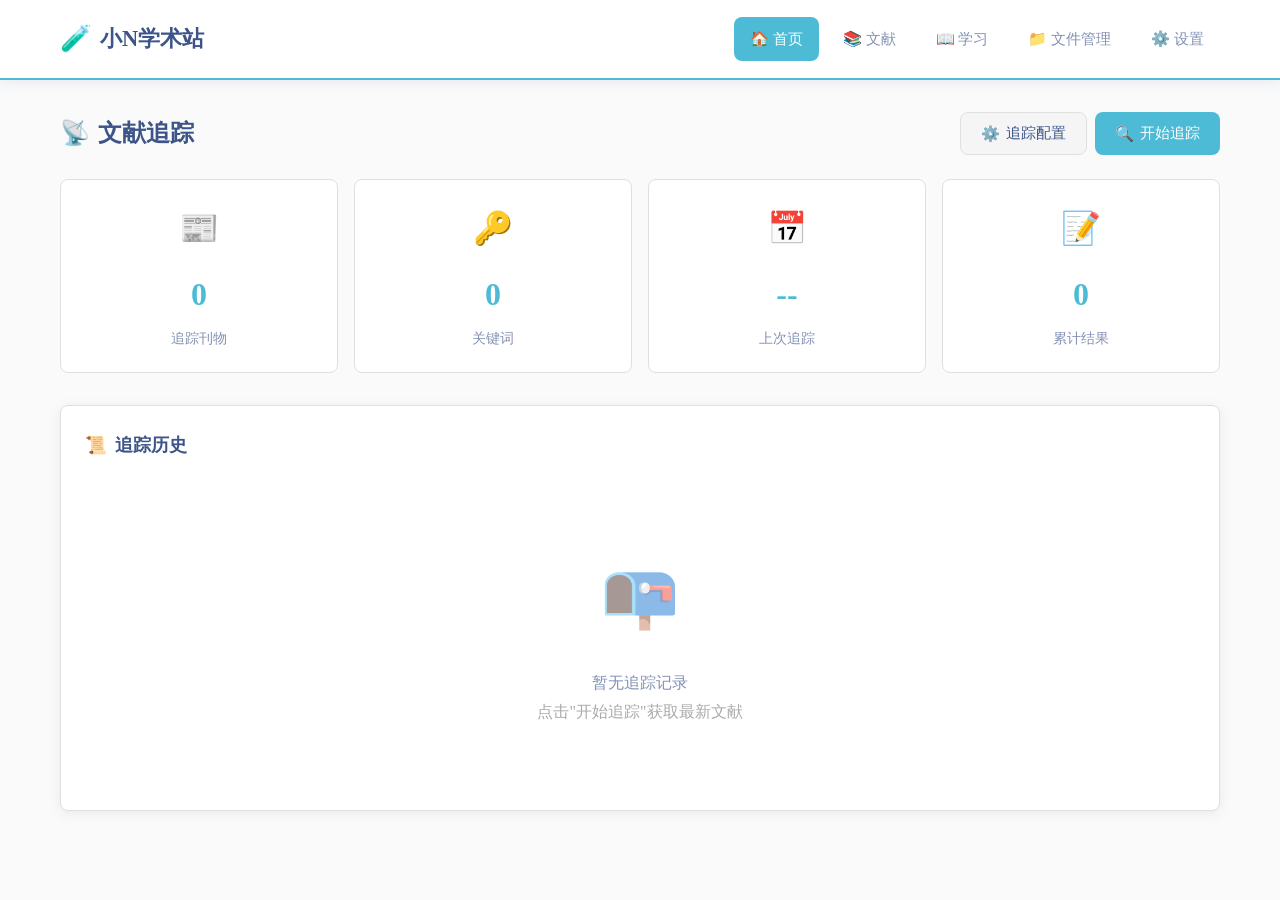
==== commit 8e86a7cd: "feat: 添加分类-标签系统和文件管理页面 - 新增 CategoriesStore 和 TagsStore 数据存储 - 新增 files.html 文件管理页面 - 支持分类和标签的增删改 - " ====
--- a/index.html
+++ b/index.html
@@ -18,10 +18,13 @@
                     <span>🏠</span> 首页
                 </a>
                 <a href="papers.html" class="nav-link">
-                    <span>📚</span> 文献库
+                    <span>📚</span> 文献
                 </a>
                 <a href="vocabulary.html" class="nav-link">
-                    <span>📖</span> 学习区
+                    <span>📖</span> 学习
+                </a>
+                <a href="files.html" class="nav-link">
+                    <span>📁</span> 文件管理
                 </a>
                 <a href="settings.html" class="nav-link">
                     <span>⚙️</span> 设置
--- a/css/style.css
+++ b/css/style.css
@@ -60,6 +60,11 @@
     padding: 0 20px;
 }
 
+/* 隐藏类 */
+.hidden {
+    display: none !important;
+}
+
 /* Header */
 .header {
     background: var(--card-bg);
@@ -1067,3 +1072,80 @@
     align-items: center;
     box-shadow: 0 2px 8px rgba(0,0,0,0.1);
 }
+
+
+/* 摘要翻译练习样式 */
+.trans-section {
+    margin-bottom: 20px;
+}
+
+.trans-done-item {
+    background: var(--card-bg);
+    border: 1px solid var(--border);
+    border-radius: 8px;
+    padding: 16px;
+    margin-bottom: 12px;
+}
+
+.trans-done-header {
+    display: flex;
+    justify-content: space-between;
+    align-items: flex-start;
+    margin-bottom: 12px;
+}
+
+.trans-done-title {
+    font-weight: 600;
+    color: var(--text-primary);
+    flex: 1;
+    margin-right: 12px;
+}
+
+.trans-done-date {
+    font-size: 12px;
+    color: var(--text-muted);
+    white-space: nowrap;
+}
+
+.trans-done-actions {
+    display: flex;
+    gap: 8px;
+    flex-wrap: wrap;
+}
+
+.btn-small {
+    padding: 4px 12px;
+    font-size: 12px;
+    border-radius: 4px;
+    cursor: pointer;
+    border: 1px solid var(--border);
+    background: var(--bg-secondary);
+    color: var(--text-primary);
+    transition: all 0.2s;
+}
+
+.btn-small:hover {
+    background: var(--primary);
+    color: white;
+    border-color: var(--primary);
+}
+
+.btn-small.btn-danger {
+    color: var(--danger);
+    border-color: var(--danger);
+}
+
+.btn-small.btn-danger:hover {
+    background: var(--danger);
+    color: white;
+}
+
+.btn-success {
+    background: var(--success);
+    color: white;
+    border: none;
+}
+
+.btn-success:hover {
+    opacity: 0.9;
+}
